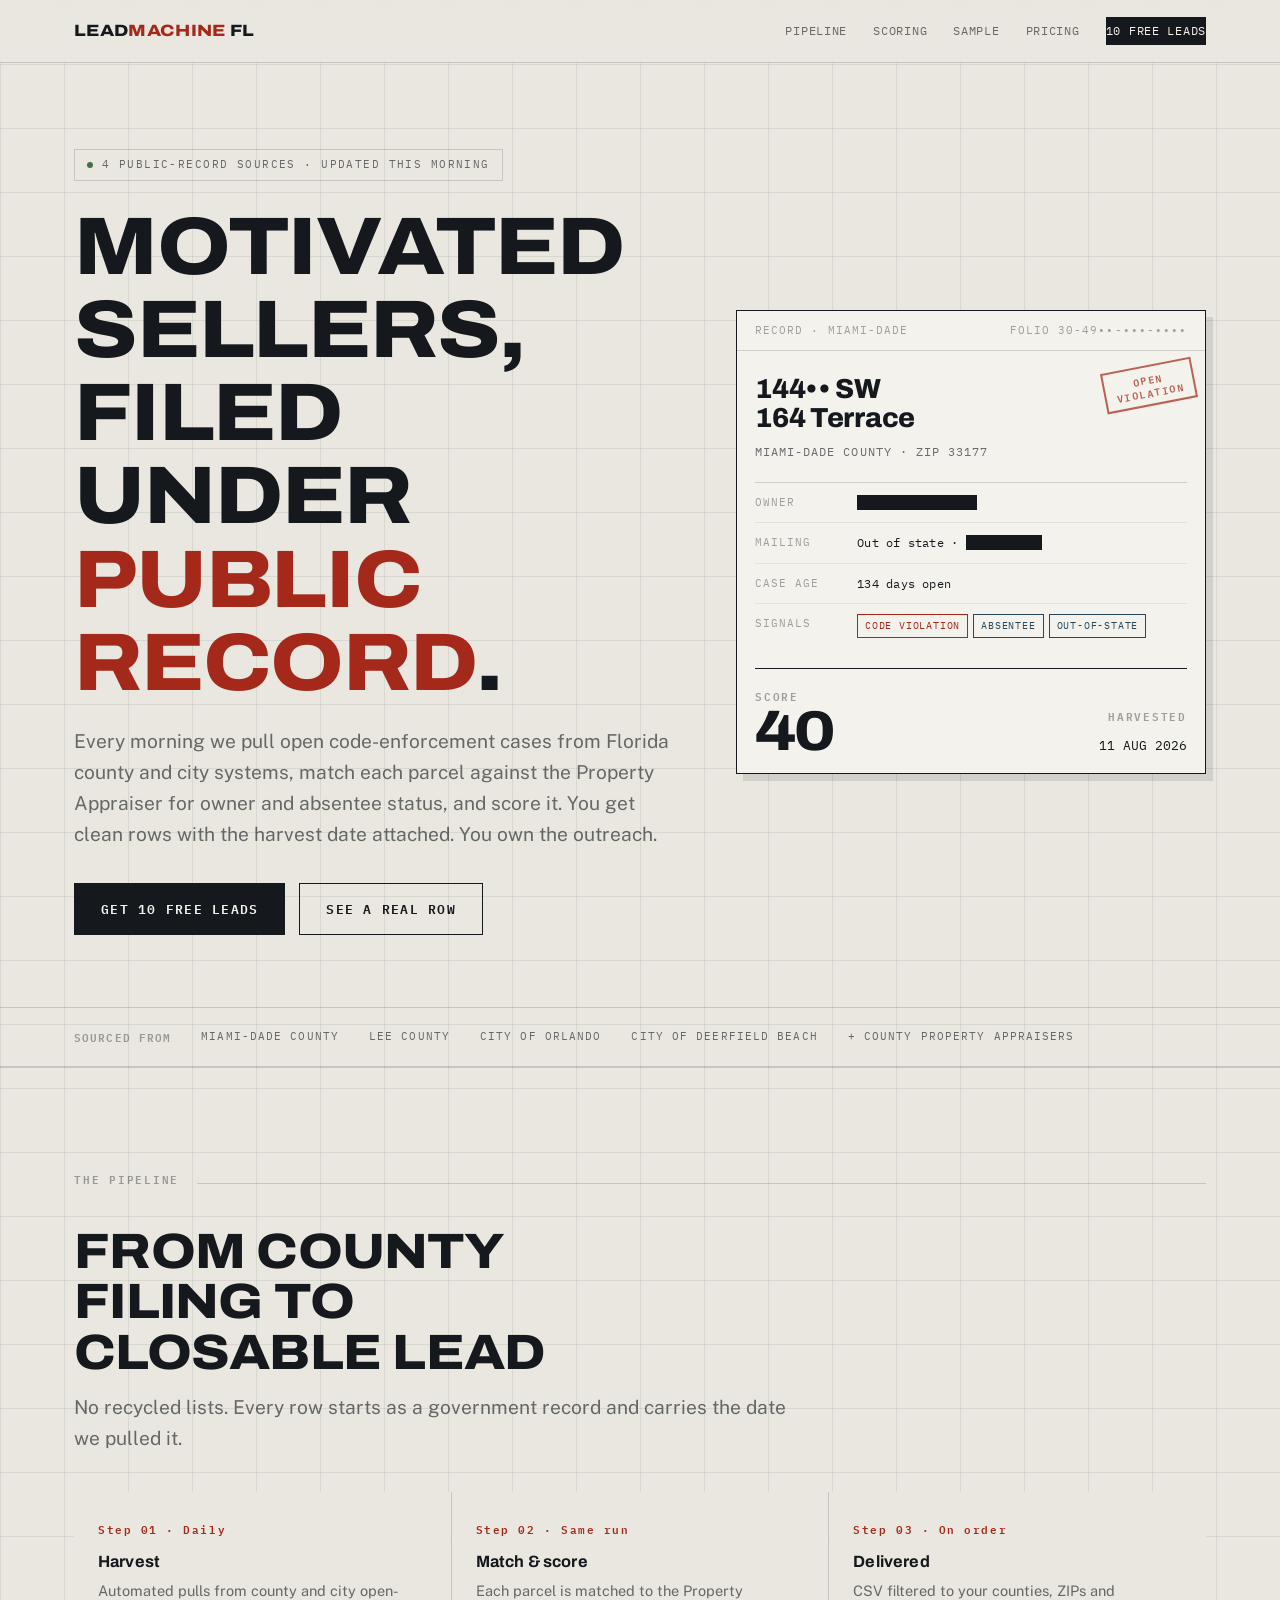
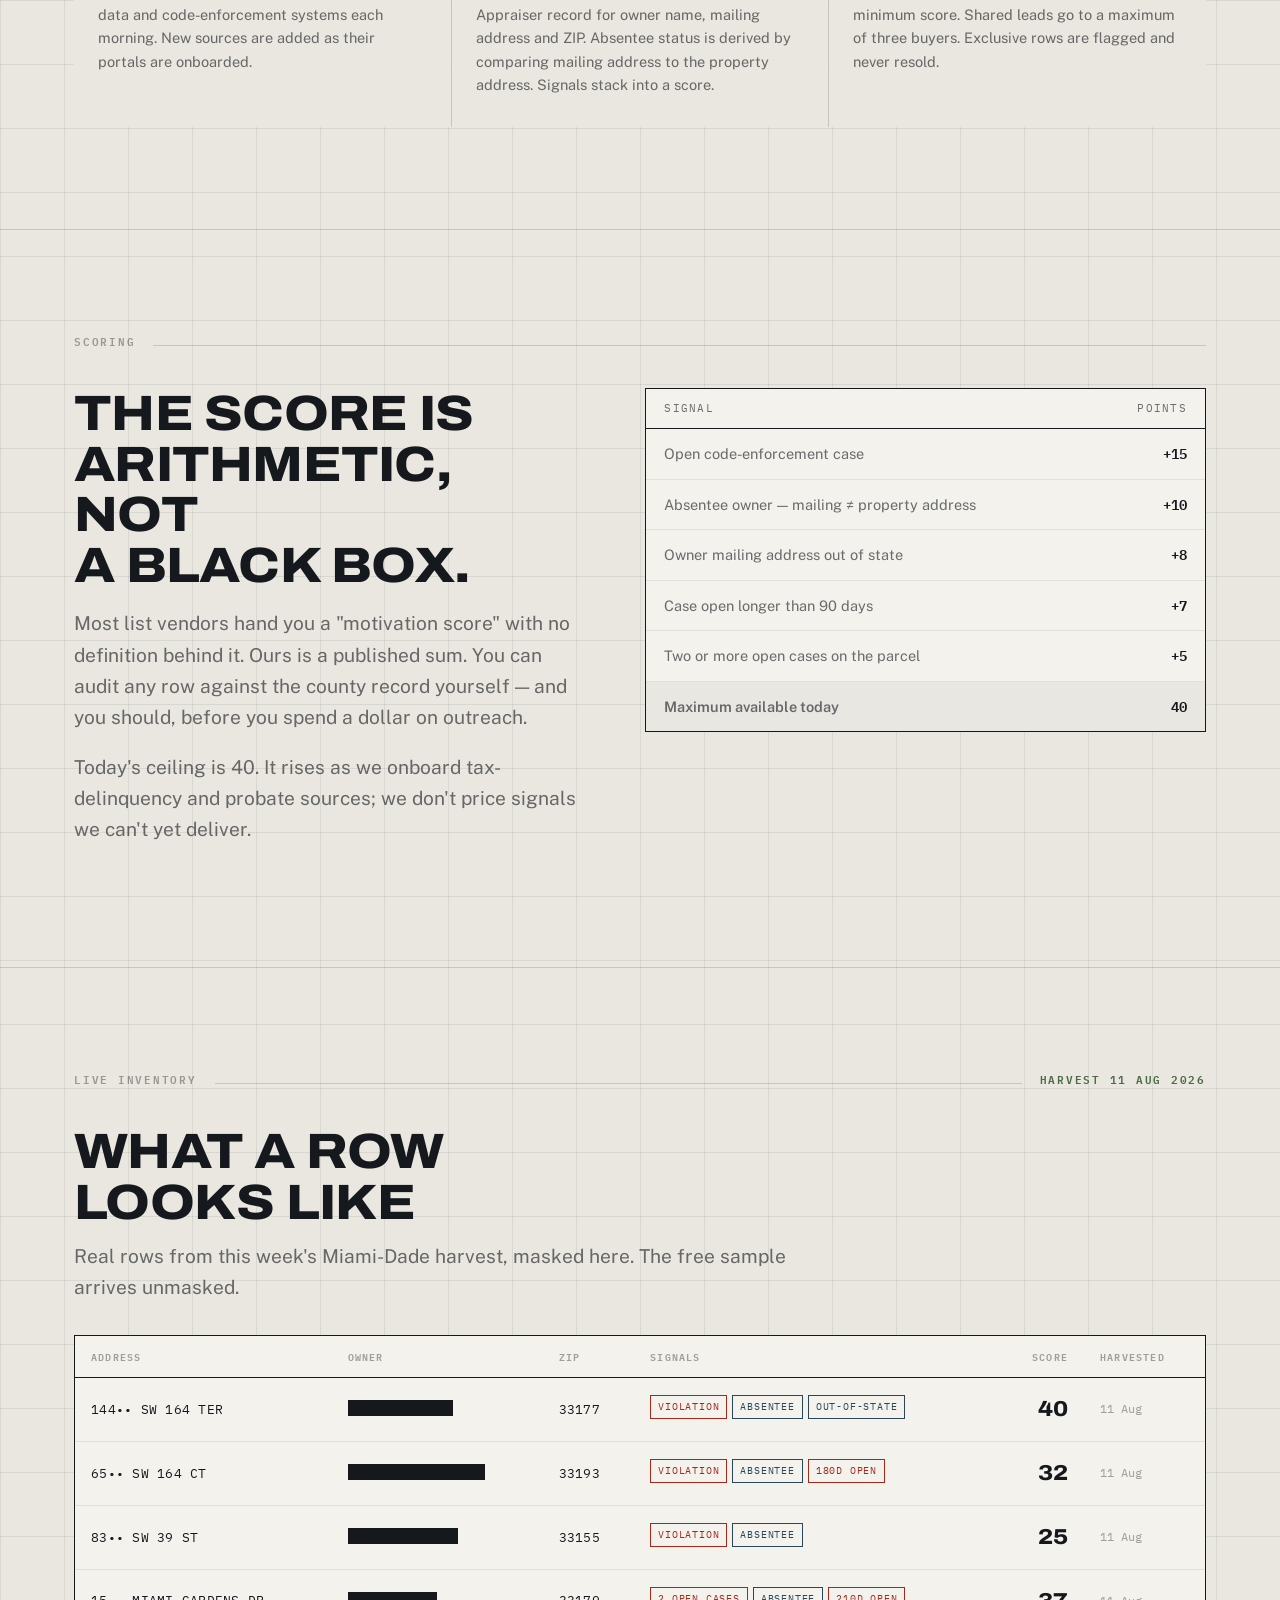
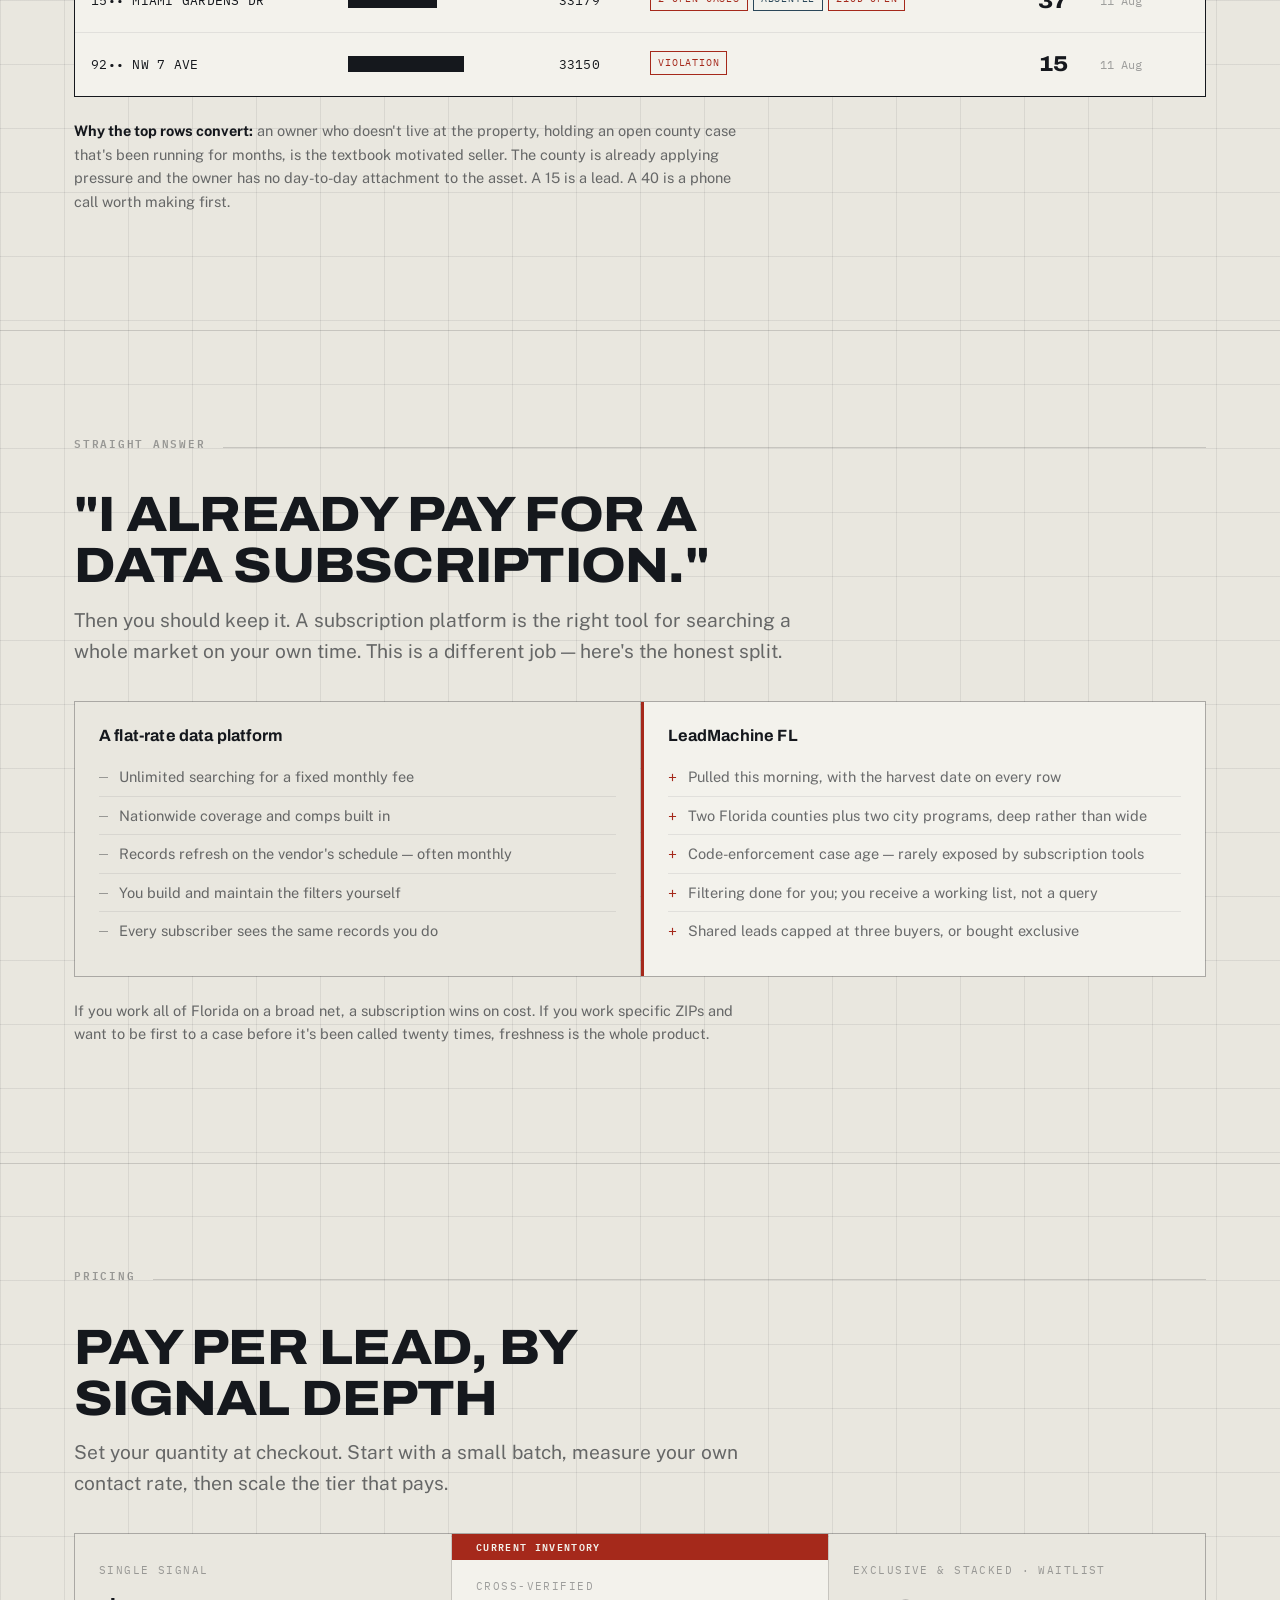
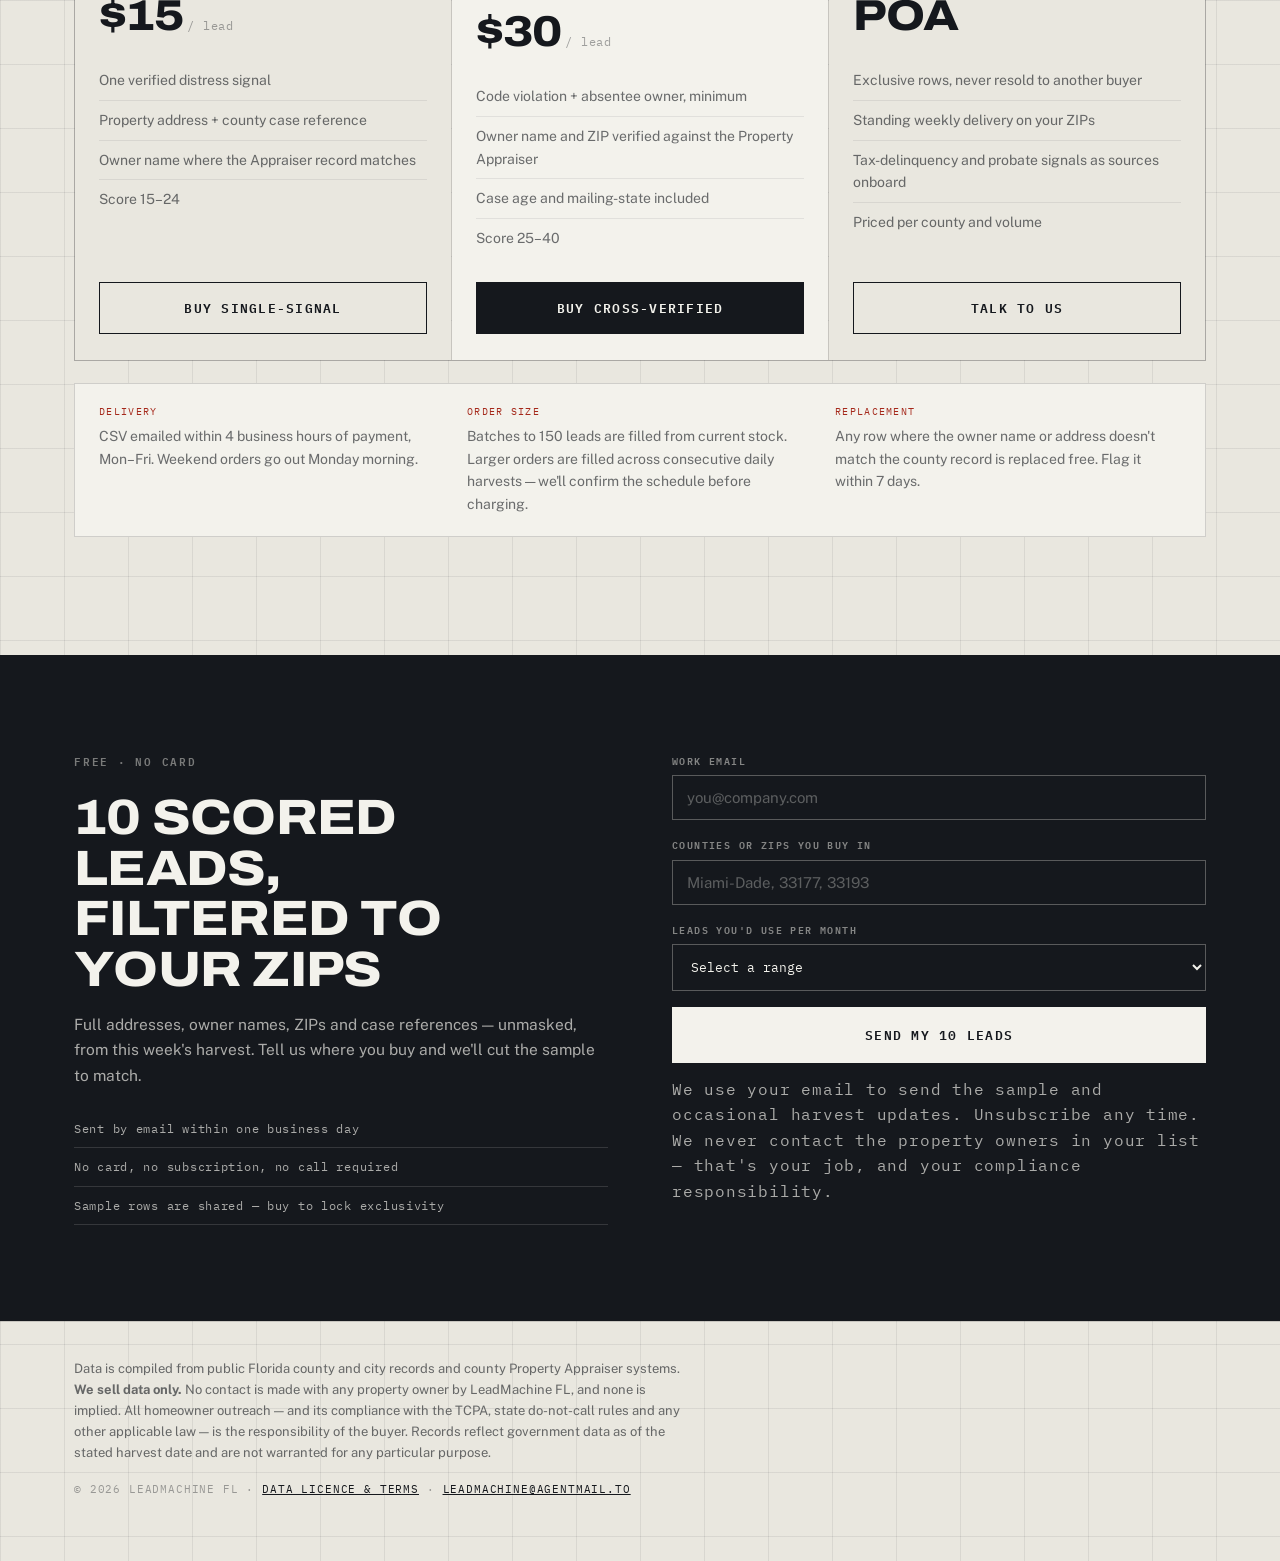
==== site/index.html @ bd95f922 "Buyer site v2 + honest coverage copy + harvest-fetch endpoint - index.html rebuilt: real capture for" ====
<!DOCTYPE html>
<html lang="en">
<head>
<meta charset="UTF-8">
<meta name="viewport" content="width=device-width, initial-scale=1.0">
<title>LeadMachine FL — Distressed-property records, harvested daily</title>
<meta name="description" content="Open code-enforcement cases and absentee ownership, pulled from Florida county records every morning, scored and verified against the Property Appraiser. Data only — you own the outreach.">
<link rel="preconnect" href="https://fonts.googleapis.com">
<link rel="preconnect" href="https://fonts.gstatic.com" crossorigin>
<link href="https://fonts.googleapis.com/css2?family=Archivo:wdth,wght@62..125,400..800&family=Public+Sans:ital,wght@0,400;0,600;1,400&family=IBM+Plex+Mono:wght@400;500;600&display=swap" rel="stylesheet">
<style>
:root{
  --paper:#E9E7DF;
  --paper-2:#F3F2EC;
  --ink:#15181D;
  --ink-60:rgba(21,24,29,.62);
  --ink-38:rgba(21,24,29,.38);
  --survey:#2A4759;
  --stamp:#A5291B;
  --verified:#4A6B43;
  --rule:rgba(21,24,29,.16);
  --rule-soft:rgba(21,24,29,.08);
  --mono:"IBM Plex Mono",ui-monospace,SFMono-Regular,Menlo,monospace;
  --body:"Public Sans",system-ui,-apple-system,sans-serif;
  --display:"Archivo",system-ui,sans-serif;
  --wrap:1180px;
}
*{box-sizing:border-box}
html{-webkit-text-size-adjust:100%}
body{
  margin:0;background:var(--paper);color:var(--ink);
  font-family:var(--body);font-size:16px;line-height:1.62;
  -webkit-font-smoothing:antialiased;
  background-image:
    linear-gradient(to right,var(--rule-soft) 1px,transparent 1px),
    linear-gradient(to bottom,var(--rule-soft) 1px,transparent 1px);
  background-size:64px 64px;
}
img,svg{max-width:100%}
a{color:inherit}
.wrap{max-width:var(--wrap);margin:0 auto;padding:0 24px}

/* ---------- type ---------- */
.eyebrow{
  font-family:var(--mono);font-size:11px;font-weight:600;
  letter-spacing:.16em;text-transform:uppercase;color:var(--ink-38);
}
h1,h2,h3{font-family:var(--display);font-weight:800;margin:0;line-height:1.02;
  font-variation-settings:"wdth" 112;letter-spacing:-.015em;}
h1{font-size:clamp(2.6rem,7vw,5.1rem);text-transform:uppercase;}
h2{font-size:clamp(1.9rem,4.2vw,3.1rem);text-transform:uppercase;}
h3{font-size:1.02rem;font-variation-settings:"wdth" 100;letter-spacing:.01em;text-transform:none;font-weight:700}
p{margin:0 0 1em}
.lede{font-size:clamp(1.02rem,1.7vw,1.2rem);color:var(--ink-60);max-width:60ch}

/* ---------- section frame ---------- */
.band{border-top:1px solid var(--rule);padding:clamp(56px,8vw,104px) 0}
.band-head{display:flex;align-items:baseline;gap:18px;flex-wrap:wrap;margin-bottom:38px}
.band-head .eyebrow{white-space:nowrap}
.band-head .rulefill{flex:1;height:1px;background:var(--rule);min-width:30px}

/* ---------- header ---------- */
.site{position:sticky;top:0;z-index:50;background:rgba(233,231,223,.93);
  backdrop-filter:blur(8px);border-bottom:1px solid var(--rule)}
.site .wrap{display:flex;align-items:center;justify-content:space-between;height:62px;gap:18px}
.mark{font-family:var(--display);font-weight:800;font-variation-settings:"wdth" 118;
  font-size:1.02rem;letter-spacing:.02em;text-transform:uppercase;text-decoration:none;white-space:nowrap}
.mark span{color:var(--stamp)}
.nav{display:flex;align-items:center;gap:26px;font-family:var(--mono);font-size:12px;letter-spacing:.06em;text-transform:uppercase}
.nav a{text-decoration:none;color:var(--ink-60);padding:4px 0;border-bottom:1px solid transparent}
.nav a:hover,.nav a:focus-visible{color:var(--ink);border-bottom-color:var(--stamp)}
@media(max-width:800px){.nav a:not(.btn-sm){display:none}}
.btn-sm{background:var(--ink);color:var(--paper-2)!important;padding:8px 15px;border-bottom:none!important}
.btn-sm:hover{background:var(--stamp)}

/* ---------- hero ---------- */
.hero{padding:clamp(48px,7vw,86px) 0 clamp(40px,6vw,72px)}
.hero-grid{display:grid;grid-template-columns:1.12fr .88fr;gap:clamp(34px,5vw,68px);align-items:center}
@media(max-width:920px){.hero-grid{grid-template-columns:1fr;gap:44px}}
.livetag{display:inline-flex;align-items:center;gap:9px;font-family:var(--mono);font-size:11px;
  letter-spacing:.13em;text-transform:uppercase;color:var(--ink-60);
  border:1px solid var(--rule);padding:6px 12px;margin-bottom:24px}
.dot{width:6px;height:6px;background:var(--verified);border-radius:50%}
@media(prefers-reduced-motion:no-preference){.dot{animation:pulse 2.4s ease-in-out infinite}}
@keyframes pulse{0%,100%{opacity:1}50%{opacity:.25}}
h1 em{font-style:normal;color:var(--stamp)}
.hero p.lede{margin-top:22px}
.cta-row{display:flex;gap:14px;flex-wrap:wrap;margin-top:32px;align-items:center}
.btn{display:inline-block;font-family:var(--mono);font-size:12.5px;font-weight:600;
  letter-spacing:.1em;text-transform:uppercase;text-decoration:none;padding:15px 26px;
  border:1px solid var(--ink);transition:background .16s,color .16s}
.btn-primary{background:var(--ink);color:var(--paper-2)}
.btn-primary:hover,.btn-primary:focus-visible{background:var(--stamp);border-color:var(--stamp)}
.btn-ghost{background:transparent;color:var(--ink)}
.btn-ghost:hover,.btn-ghost:focus-visible{background:var(--ink);color:var(--paper-2)}

/* ---------- signature: record card ---------- */
.record{position:relative;background:var(--paper-2);border:1px solid var(--ink);
  box-shadow:7px 7px 0 rgba(21,24,29,.11)}
.record-top{display:flex;justify-content:space-between;gap:12px;align-items:center;
  border-bottom:1px solid var(--rule);padding:11px 18px;font-family:var(--mono);
  font-size:10.5px;letter-spacing:.1em;text-transform:uppercase;color:var(--ink-38)}
.record-body{padding:24px 18px 18px;position:relative}
.record-addr{font-family:var(--display);font-weight:800;font-variation-settings:"wdth" 100;
  font-size:clamp(1.3rem,3vw,1.72rem);line-height:1.08;letter-spacing:-.01em}
.record-sub{font-family:var(--mono);font-size:11.5px;letter-spacing:.09em;
  text-transform:uppercase;color:var(--ink-60);margin-top:9px}
.record-rows{margin-top:20px;border-top:1px solid var(--rule)}
.rrow{display:flex;gap:14px;padding:10px 0;border-bottom:1px solid var(--rule-soft);
  font-family:var(--mono);font-size:12px}
.rrow dt{width:88px;flex:none;color:var(--ink-38);letter-spacing:.09em;text-transform:uppercase;font-size:10.5px;padding-top:1px}
.rrow dd{margin:0;letter-spacing:.02em}
.redact{background:var(--ink);color:transparent;padding:0 2px;user-select:none}
.chip{display:inline-block;font-family:var(--mono);font-size:10px;letter-spacing:.08em;
  text-transform:uppercase;border:1px solid var(--rule);padding:3px 7px;margin:0 5px 4px 0}
.chip-v{border-color:var(--stamp);color:var(--stamp)}
.chip-a{border-color:var(--survey);color:var(--survey)}
.record-score{display:flex;align-items:flex-end;justify-content:space-between;
  border-top:1px solid var(--ink);margin-top:16px;padding-top:14px}
.score-num{font-family:var(--display);font-weight:800;font-variation-settings:"wdth" 118;
  font-size:3.5rem;line-height:.82;letter-spacing:-.03em}
.stamp{position:absolute;top:14px;right:10px;border:2.5px solid var(--stamp);color:var(--stamp);
  font-family:var(--mono);font-weight:600;font-size:10px;letter-spacing:.16em;text-transform:uppercase;
  padding:6px 10px;transform:rotate(-11deg);opacity:.72;pointer-events:none;line-height:1.25;text-align:center}

/* ---------- sources ---------- */
.sources{border-top:1px solid var(--rule);border-bottom:1px solid var(--rule);padding:20px 0}
.sources .wrap{display:flex;gap:12px 30px;flex-wrap:wrap;align-items:center;
  font-family:var(--mono);font-size:11px;letter-spacing:.1em;text-transform:uppercase;color:var(--ink-60)}
.sources b{color:var(--ink-38);font-weight:600}

/* ---------- steps ---------- */
.steps{display:grid;grid-template-columns:repeat(3,1fr);gap:1px;background:var(--rule)}
@media(max-width:800px){.steps{grid-template-columns:1fr}}
.step{background:var(--paper);padding:28px 24px 30px}
.step-n{font-family:var(--mono);font-size:11px;font-weight:600;letter-spacing:.14em;color:var(--stamp);display:block;margin-bottom:16px}
.step h3{margin-bottom:9px}
.step p{color:var(--ink-60);font-size:14.5px;margin:0}

/* ---------- scoring ---------- */
.score-split{display:grid;grid-template-columns:.95fr 1.05fr;gap:clamp(30px,5vw,64px);align-items:start}
@media(max-width:860px){.score-split{grid-template-columns:1fr;gap:34px}}
.rubric{border:1px solid var(--ink);background:var(--paper-2)}
.rubric-h{padding:11px 18px;border-bottom:1px solid var(--ink);font-family:var(--mono);
  font-size:10.5px;letter-spacing:.12em;text-transform:uppercase;color:var(--ink-60);
  display:flex;justify-content:space-between}
.rline{display:flex;justify-content:space-between;gap:16px;align-items:baseline;
  padding:13px 18px;border-bottom:1px solid var(--rule-soft);font-size:14.5px}
.rline:last-child{border-bottom:none}
.rline b{font-family:var(--mono);font-size:14px;font-weight:600;white-space:nowrap}
.rline span{color:var(--ink-60)}

/* ---------- table ---------- */
.tablewrap{border:1px solid var(--ink);background:var(--paper-2);overflow-x:auto}
table{width:100%;border-collapse:collapse;font-size:13.5px;min-width:640px}
thead th{font-family:var(--mono);font-size:10px;font-weight:600;letter-spacing:.12em;
  text-transform:uppercase;color:var(--ink-38);text-align:left;padding:12px 16px;
  border-bottom:1px solid var(--ink);white-space:nowrap}
tbody td{padding:14px 16px;border-bottom:1px solid var(--rule-soft);vertical-align:middle}
tbody tr:last-child td{border-bottom:none}
td.addr{font-family:var(--mono);font-size:13px;letter-spacing:.02em;white-space:nowrap}
td.sc{font-family:var(--display);font-weight:800;font-variation-settings:"wdth" 112;font-size:1.35rem;text-align:right}
td.dt{font-family:var(--mono);font-size:11.5px;color:var(--ink-38);white-space:nowrap}
.note{font-size:14.5px;color:var(--ink-60);max-width:74ch;margin-top:22px}
.note b{color:var(--ink)}

/* ---------- compare ---------- */
.compare{display:grid;grid-template-columns:1fr 1fr;gap:1px;background:var(--rule);border:1px solid var(--rule)}
@media(max-width:760px){.compare{grid-template-columns:1fr}}
.cbox{background:var(--paper);padding:26px 24px}
.cbox.mine{background:var(--paper-2);border-left:3px solid var(--stamp)}
@media(max-width:760px){.cbox.mine{border-left:none;border-top:3px solid var(--stamp)}}
.cbox h3{margin-bottom:14px}
.cbox ul{margin:0;padding:0;list-style:none}
.cbox li{padding:7px 0 7px 20px;position:relative;font-size:14.5px;color:var(--ink-60);border-bottom:1px solid var(--rule-soft)}
.cbox li:last-child{border-bottom:none}
.cbox li::before{content:"—";position:absolute;left:0;color:var(--ink-38);font-family:var(--mono)}
.cbox.mine li::before{content:"+";color:var(--stamp)}

/* ---------- pricing ---------- */
.tiers{display:grid;grid-template-columns:repeat(3,1fr);gap:1px;background:var(--rule);border:1px solid var(--rule)}
@media(max-width:880px){.tiers{grid-template-columns:1fr}}
.tier{background:var(--paper);padding:28px 24px 26px;display:flex;flex-direction:column}
.tier.pick{background:var(--paper-2);position:relative}
.tier.pick::before{content:"Current inventory";position:absolute;top:0;left:0;right:0;
  background:var(--stamp);color:var(--paper-2);font-family:var(--mono);font-size:9.5px;
  font-weight:600;letter-spacing:.14em;text-transform:uppercase;padding:5px 24px}
.tier.pick{padding-top:44px}
.tier-name{font-family:var(--mono);font-size:11px;letter-spacing:.13em;text-transform:uppercase;color:var(--ink-38)}
.price{font-family:var(--display);font-weight:800;font-variation-settings:"wdth" 112;
  font-size:2.7rem;line-height:1;margin:14px 0 4px;letter-spacing:-.02em}
.price small{font-family:var(--mono);font-size:12px;font-weight:400;letter-spacing:.06em;color:var(--ink-38);margin-left:4px}
.tier ul{list-style:none;margin:20px 0 24px;padding:0;flex:1}
.tier li{font-size:14px;color:var(--ink-60);padding:8px 0;border-bottom:1px solid var(--rule-soft)}
.tier li:last-child{border-bottom:none}
.tier .btn{text-align:center;width:100%}
.sla{border:1px solid var(--rule);background:var(--paper-2);padding:20px 24px;margin-top:22px;
  display:grid;grid-template-columns:repeat(3,1fr);gap:22px}
@media(max-width:760px){.sla{grid-template-columns:1fr;gap:16px}}
.sla dt{font-family:var(--mono);font-size:10px;letter-spacing:.13em;text-transform:uppercase;color:var(--stamp);margin-bottom:5px}
.sla dd{margin:0;font-size:14px;color:var(--ink-60)}

/* ---------- form ---------- */
.claim{background:var(--ink);color:var(--paper-2);border-top:1px solid var(--ink)}
.claim .wrap{padding-top:clamp(56px,8vw,96px);padding-bottom:clamp(56px,8vw,96px)}
.claim-grid{display:grid;grid-template-columns:1fr 1fr;gap:clamp(32px,5vw,64px);align-items:start}
@media(max-width:860px){.claim-grid{grid-template-columns:1fr;gap:36px}}
.claim h2{color:var(--paper-2)}
.claim .eyebrow{color:rgba(243,242,236,.45)}
.claim p{color:rgba(243,242,236,.68);font-size:15.5px}
.claim ul{list-style:none;padding:0;margin:22px 0 0}
.claim ul li{font-family:var(--mono);font-size:12px;letter-spacing:.06em;
  color:rgba(243,242,236,.68);padding:9px 0;border-bottom:1px solid rgba(243,242,236,.14)}
.field{margin-bottom:16px}
.field label{display:block;font-family:var(--mono);font-size:10px;font-weight:600;
  letter-spacing:.14em;text-transform:uppercase;color:rgba(243,242,236,.5);margin-bottom:7px}
.field input,.field select{
  width:100%;background:transparent;border:1px solid rgba(243,242,236,.3);
  color:var(--paper-2);font-family:var(--body);font-size:15px;padding:13px 14px;border-radius:0}
.field select{font-family:var(--mono);font-size:13px}
.field select option{background:#15181D;color:#F3F2EC}
.field input::placeholder{color:rgba(243,242,236,.32)}
.field input:focus,.field select:focus{outline:2px solid var(--stamp);outline-offset:1px;border-color:transparent}
.submit{width:100%;background:var(--paper-2);color:var(--ink);border:1px solid var(--paper-2);
  font-family:var(--mono);font-size:12.5px;font-weight:600;letter-spacing:.1em;text-transform:uppercase;
  padding:16px;cursor:pointer;transition:background .16s,color .16s}
.submit:hover:not(:disabled){background:var(--stamp);border-color:var(--stamp);color:var(--paper-2)}
.submit:disabled{opacity:.5;cursor:default}
.formnote{font-family:var(--mono);font-size:10.5px;letter-spacing:.05em;
  color:rgba(243,242,236,.42);margin-top:14px;line-height:1.65}
.msg{margin-top:14px;padding:13px 15px;font-size:14px;display:none}
.msg.ok{display:block;background:rgba(74,107,67,.22);border-left:3px solid var(--verified);color:#DDE7DB}
.msg.err{display:block;background:rgba(165,41,27,.2);border-left:3px solid var(--stamp);color:#F0D5D1}

/* ---------- footer ---------- */
footer{border-top:1px solid var(--rule);padding:36px 0 52px;font-size:13px;color:var(--ink-60)}
footer .legal{max-width:76ch;margin-bottom:18px}
footer a{color:var(--ink)}
.fmeta{font-family:var(--mono);font-size:10.5px;letter-spacing:.08em;text-transform:uppercase;color:var(--ink-38)}
:focus-visible{outline:2px solid var(--stamp);outline-offset:2px}
</style>
</head>
<body>

<header class="site">
  <div class="wrap">
    <a href="#top" class="mark">Lead<span>Machine</span> FL</a>
    <nav class="nav">
      <a href="#pipeline">Pipeline</a>
      <a href="#scoring">Scoring</a>
      <a href="#sample">Sample</a>
      <a href="#pricing">Pricing</a>
      <a href="#claim" class="btn-sm">10 free leads</a>
    </nav>
  </div>
</header>

<main id="top">

<!-- HERO -->
<section class="hero">
  <div class="wrap hero-grid">
    <div>
      <span class="livetag"><span class="dot"></span>4 public-record sources · updated this morning</span>
      <h1>Motivated sellers,<br>filed under <em>public record</em>.</h1>
      <p class="lede">Every morning we pull open code-enforcement cases from Florida county and city systems, match each parcel against the Property Appraiser for owner and absentee status, and score it. You get clean rows with the harvest date attached. You own the outreach.</p>
      <div class="cta-row">
        <a href="#claim" class="btn btn-primary">Get 10 free leads</a>
        <a href="#sample" class="btn btn-ghost">See a real row</a>
      </div>
    </div>

    <!-- signature element: the lead as a county record card -->
    <article class="record" aria-label="Example scored lead record">
      <div class="record-top"><span>Record · Miami-Dade</span><span>Folio 30-49••-•••-••••</span></div>
      <div class="record-body">
        <div class="stamp">Open<br>violation</div>
        <div class="record-addr">144•• SW<br>164 Terrace</div>
        <div class="record-sub">Miami-Dade County · ZIP 33177</div>
        <dl class="record-rows">
          <div class="rrow"><dt>Owner</dt><dd><span class="redact">Hxxxxx Fxxxxxxxx</span></dd></div>
          <div class="rrow"><dt>Mailing</dt><dd>Out of state · <span class="redact">Axxxxxx GA</span></dd></div>
          <div class="rrow"><dt>Case age</dt><dd>134 days open</dd></div>
          <div class="rrow" style="border-bottom:none"><dt>Signals</dt><dd>
            <span class="chip chip-v">Code violation</span><span class="chip chip-a">Absentee</span><span class="chip chip-a">Out-of-state</span>
          </dd></div>
        </dl>
        <div class="record-score">
          <div><span class="eyebrow">Score</span><div class="score-num">40</div></div>
          <div style="text-align:right"><span class="eyebrow">Harvested</span>
            <div style="font-family:var(--mono);font-size:12.5px;margin-top:6px">11 AUG 2026</div></div>
        </div>
      </div>
    </article>
  </div>
</section>

<!-- SOURCES -->
<div class="sources">
  <div class="wrap">
    <b>Sourced from</b>
    <span>Miami-Dade County</span><span>Lee County</span><span>City of Orlando</span><span>City of Deerfield Beach</span>
    <span>+ County Property Appraisers</span>
  </div>
</div>

<!-- PIPELINE -->
<section class="band" id="pipeline">
  <div class="wrap">
    <div class="band-head"><span class="eyebrow">The pipeline</span><span class="rulefill"></span></div>
    <h2 style="max-width:16ch;margin-bottom:14px">From county filing to closable lead</h2>
    <p class="lede" style="margin-bottom:38px">No recycled lists. Every row starts as a government record and carries the date we pulled it.</p>
    <div class="steps">
      <div class="step">
        <span class="step-n">Step 01 · Daily</span>
        <h3>Harvest</h3>
        <p>Automated pulls from county and city open-data and code-enforcement systems each morning. New sources are added as their portals are onboarded.</p>
      </div>
      <div class="step">
        <span class="step-n">Step 02 · Same run</span>
        <h3>Match &amp; score</h3>
        <p>Each parcel is matched to the Property Appraiser record for owner name, mailing address and ZIP. Absentee status is derived by comparing mailing address to the property address. Signals stack into a score.</p>
      </div>
      <div class="step">
        <span class="step-n">Step 03 · On order</span>
        <h3>Delivered</h3>
        <p>CSV filtered to your counties, ZIPs and minimum score. Shared leads go to a maximum of three buyers. Exclusive rows are flagged and never resold.</p>
      </div>
    </div>
  </div>
</section>

<!-- SCORING -->
<section class="band" id="scoring">
  <div class="wrap">
    <div class="band-head"><span class="eyebrow">Scoring</span><span class="rulefill"></span></div>
    <div class="score-split">
      <div>
        <h2 style="margin-bottom:18px">The score is<br>arithmetic, not<br>a black box.</h2>
        <p class="lede">Most list vendors hand you a "motivation score" with no definition behind it. Ours is a published sum. You can audit any row against the county record yourself — and you should, before you spend a dollar on outreach.</p>
        <p class="lede" style="margin-top:18px">Today's ceiling is 40. It rises as we onboard tax-delinquency and probate sources; we don't price signals we can't yet deliver.</p>
      </div>
      <div class="rubric">
        <div class="rubric-h"><span>Signal</span><span>Points</span></div>
        <div class="rline"><span>Open code-enforcement case</span><b>+15</b></div>
        <div class="rline"><span>Absentee owner — mailing ≠ property address</span><b>+10</b></div>
        <div class="rline"><span>Owner mailing address out of state</span><b>+8</b></div>
        <div class="rline"><span>Case open longer than 90 days</span><b>+7</b></div>
        <div class="rline"><span>Two or more open cases on the parcel</span><b>+5</b></div>
        <div class="rline" style="background:rgba(21,24,29,.05)"><span><b style="font-family:var(--body);font-size:14.5px">Maximum available today</b></span><b>40</b></div>
      </div>
    </div>
  </div>
</section>

<!-- SAMPLE -->
<section class="band" id="sample">
  <div class="wrap">
    <div class="band-head"><span class="eyebrow">Live inventory</span><span class="rulefill"></span>
      <span class="eyebrow" style="color:var(--verified)">Harvest 11 Aug 2026</span></div>
    <h2 style="max-width:15ch;margin-bottom:14px">What a row looks like</h2>
    <p class="lede" style="margin-bottom:32px">Real rows from this week's Miami-Dade harvest, masked here. The free sample arrives unmasked.</p>
    <div class="tablewrap">
      <table>
        <thead><tr>
          <th>Address</th><th>Owner</th><th>ZIP</th><th>Signals</th><th style="text-align:right">Score</th><th>Harvested</th>
        </tr></thead>
        <tbody>
          <tr><td class="addr">144•• SW 164 TER</td><td><span class="redact">Hxxx Fxxxxxxx</span></td><td class="addr">33177</td>
            <td><span class="chip chip-v">Violation</span><span class="chip chip-a">Absentee</span><span class="chip chip-a">Out-of-state</span></td><td class="sc">40</td><td class="dt">11 Aug</td></tr>
          <tr><td class="addr">65•• SW 164 CT</td><td><span class="redact">Exxx &amp; Pxxx Rxxxxx</span></td><td class="addr">33193</td>
            <td><span class="chip chip-v">Violation</span><span class="chip chip-a">Absentee</span><span class="chip chip-v">180d open</span></td><td class="sc">32</td><td class="dt">11 Aug</td></tr>
          <tr><td class="addr">83•• SW 39 ST</td><td><span class="redact">Rxxx Vxxx Axxx</span></td><td class="addr">33155</td>
            <td><span class="chip chip-v">Violation</span><span class="chip chip-a">Absentee</span></td><td class="sc">25</td><td class="dt">11 Aug</td></tr>
          <tr><td class="addr">15•• MIAMI GARDENS DR</td><td><span class="redact">Lxxx Gxxxxx</span></td><td class="addr">33179</td>
            <td><span class="chip chip-v">2 open cases</span><span class="chip chip-a">Absentee</span><span class="chip chip-v">210d open</span></td><td class="sc">37</td><td class="dt">11 Aug</td></tr>
          <tr><td class="addr">92•• NW 7 AVE</td><td><span class="redact">Mxxxxx Sxxxxxx</span></td><td class="addr">33150</td>
            <td><span class="chip chip-v">Violation</span></td><td class="sc">15</td><td class="dt">11 Aug</td></tr>
        </tbody>
      </table>
    </div>
    <p class="note"><b>Why the top rows convert:</b> an owner who doesn't live at the property, holding an open county case that's been running for months, is the textbook motivated seller. The county is already applying pressure and the owner has no day-to-day attachment to the asset. A 15 is a lead. A 40 is a phone call worth making first.</p>
  </div>
</section>

<!-- COMPARE -->
<section class="band">
  <div class="wrap">
    <div class="band-head"><span class="eyebrow">Straight answer</span><span class="rulefill"></span></div>
    <h2 style="max-width:20ch;margin-bottom:14px">"I already pay for a data subscription."</h2>
    <p class="lede" style="margin-bottom:34px">Then you should keep it. A subscription platform is the right tool for searching a whole market on your own time. This is a different job — here's the honest split.</p>
    <div class="compare">
      <div class="cbox">
        <h3>A flat-rate data platform</h3>
        <ul>
          <li>Unlimited searching for a fixed monthly fee</li>
          <li>Nationwide coverage and comps built in</li>
          <li>Records refresh on the vendor's schedule — often monthly</li>
          <li>You build and maintain the filters yourself</li>
          <li>Every subscriber sees the same records you do</li>
        </ul>
      </div>
      <div class="cbox mine">
        <h3>LeadMachine FL</h3>
        <ul>
          <li>Pulled this morning, with the harvest date on every row</li>
          <li>Two Florida counties plus two city programs, deep rather than wide</li>
          <li>Code-enforcement case age — rarely exposed by subscription tools</li>
          <li>Filtering done for you; you receive a working list, not a query</li>
          <li>Shared leads capped at three buyers, or bought exclusive</li>
        </ul>
      </div>
    </div>
    <p class="note">If you work all of Florida on a broad net, a subscription wins on cost. If you work specific ZIPs and want to be first to a case before it's been called twenty times, freshness is the whole product.</p>
  </div>
</section>

<!-- PRICING -->
<section class="band" id="pricing">
  <div class="wrap">
    <div class="band-head"><span class="eyebrow">Pricing</span><span class="rulefill"></span></div>
    <h2 style="max-width:18ch;margin-bottom:14px">Pay per lead, by signal depth</h2>
    <p class="lede" style="margin-bottom:34px">Set your quantity at checkout. Start with a small batch, measure your own contact rate, then scale the tier that pays.</p>
    <div class="tiers">
      <div class="tier">
        <span class="tier-name">Single signal</span>
        <div class="price">$15<small>/ lead</small></div>
        <ul>
          <li>One verified distress signal</li>
          <li>Property address + county case reference</li>
          <li>Owner name where the Appraiser record matches</li>
          <li>Score 15–24</li>
        </ul>
        <a href="https://buy.stripe.com/14A14nbfPeS75eegLE7Vm01" class="btn btn-ghost">Buy single-signal</a>
      </div>
      <div class="tier pick">
        <span class="tier-name">Cross-verified</span>
        <div class="price">$30<small>/ lead</small></div>
        <ul>
          <li>Code violation + absentee owner, minimum</li>
          <li>Owner name and ZIP verified against the Property Appraiser</li>
          <li>Case age and mailing-state included</li>
          <li>Score 25–40</li>
        </ul>
        <a href="https://buy.stripe.com/aFa7sLdnX11h2222UO7Vm00" class="btn btn-primary">Buy cross-verified</a>
      </div>
      <div class="tier">
        <span class="tier-name">Exclusive &amp; stacked · waitlist</span>
        <div class="price">POA</div>
        <ul>
          <li>Exclusive rows, never resold to another buyer</li>
          <li>Standing weekly delivery on your ZIPs</li>
          <li>Tax-delinquency and probate signals as sources onboard</li>
          <li>Priced per county and volume</li>
        </ul>
        <a href="mailto:leadmachine@agentmail.to?subject=Exclusive%20%2F%20standing%20order%20enquiry" class="btn btn-ghost">Talk to us</a>
      </div>
    </div>
    <dl class="sla">
      <div><dt>Delivery</dt><dd>CSV emailed within 4 business hours of payment, Mon–Fri. Weekend orders go out Monday morning.</dd></div>
      <div><dt>Order size</dt><dd>Batches to 150 leads are filled from current stock. Larger orders are filled across consecutive daily harvests — we'll confirm the schedule before charging.</dd></div>
      <div><dt>Replacement</dt><dd>Any row where the owner name or address doesn't match the county record is replaced free. Flag it within 7 days.</dd></div>
    </dl>
  </div>
</section>

<!-- CLAIM / CAPTURE -->
<section class="claim" id="claim">
  <div class="wrap">
    <div class="claim-grid">
      <div>
        <div class="band-head" style="margin-bottom:22px"><span class="eyebrow">Free · no card</span></div>
        <h2>10 scored leads,<br>filtered to your ZIPs</h2>
        <p style="margin-top:18px">Full addresses, owner names, ZIPs and case references — unmasked, from this week's harvest. Tell us where you buy and we'll cut the sample to match.</p>
        <ul>
          <li>Sent by email within one business day</li>
          <li>No card, no subscription, no call required</li>
          <li>Sample rows are shared — buy to lock exclusivity</li>
        </ul>
      </div>
      <div>
        <form id="leadForm" novalidate>
          <div class="field">
            <label for="email">Work email</label>
            <input type="email" id="email" name="email" placeholder="you@company.com" required autocomplete="email">
          </div>
          <div class="field">
            <label for="counties">Counties or ZIPs you buy in</label>
            <input type="text" id="counties" name="counties" placeholder="Miami-Dade, 33177, 33193" required>
          </div>
          <div class="field">
            <label for="volume">Leads you'd use per month</label>
            <select id="volume" name="volume">
              <option value="">Select a range</option>
              <option value="1-25">1 – 25</option>
              <option value="26-100">26 – 100</option>
              <option value="101-300">101 – 300</option>
              <option value="300+">300+</option>
            </select>
          </div>
          <button type="submit" class="submit" id="submitBtn">Send my 10 leads</button>
          <div class="msg" id="formMsg" role="status" aria-live="polite"></div>
          <p class="formnote">We use your email to send the sample and occasional harvest updates. Unsubscribe any time. We never contact the property owners in your list — that's your job, and your compliance responsibility.</p>
        </form>
      </div>
    </div>
  </div>
</section>

</main>

<footer>
  <div class="wrap">
    <p class="legal">Data is compiled from public Florida county and city records and county Property Appraiser systems. <b>We sell data only.</b> No contact is made with any property owner by LeadMachine FL, and none is implied. All homeowner outreach — and its compliance with the TCPA, state do-not-call rules and any other applicable law — is the responsibility of the buyer. Records reflect government data as of the stated harvest date and are not warranted for any particular purpose.</p>
    <p class="fmeta">© 2026 LeadMachine FL · <a href="/terms.html">Data licence &amp; terms</a> · <a href="mailto:leadmachine@agentmail.to">leadmachine@agentmail.to</a></p>
  </div>
</footer>

<script>
(function(){
  var form=document.getElementById('leadForm'),
      btn=document.getElementById('submitBtn'),
      msg=document.getElementById('formMsg');

  function show(kind,text){ msg.className='msg '+kind; msg.textContent=text; }

  form.addEventListener('submit',function(e){
    e.preventDefault();
    var email=form.email.value.trim(),
        counties=form.counties.value.trim(),
        volume=form.volume.value;

    if(!/^[^\s@]+@[^\s@]+\.[^\s@]{2,}$/.test(email)){
      show('err','That email address doesn’t look right. Check it and try again.');
      form.email.focus(); return;
    }
    if(counties.length<2){
      show('err','Add at least one county or ZIP so we can filter your sample.');
      form.counties.focus(); return;
    }

    btn.disabled=true; btn.textContent='Sending…'; show('','');

    fetch('/api/lead',{
      method:'POST',
      headers:{'Content-Type':'application/json'},
      body:JSON.stringify({
        email:email, counties:counties, volume:volume,
        source:'landing', referrer:document.referrer||'direct'
      })
    })
    .then(function(r){ return r.json().then(function(d){ return {ok:r.ok,d:d}; }); })
    .then(function(res){
      if(!res.ok) throw new Error(res.d && res.d.error ? res.d.error : 'request failed');
      form.reset();
      show('ok','Got it. Your 10 leads are on the way to '+email+' — within one business day.');
      btn.textContent='Request received';
    })
    .catch(function(){
      btn.disabled=false; btn.textContent='Send my 10 leads';
      show('err','That didn’t send. Email leadmachine@agentmail.to and we’ll sort it out.');
    });
  });
})();
</script>
</body>
</html>
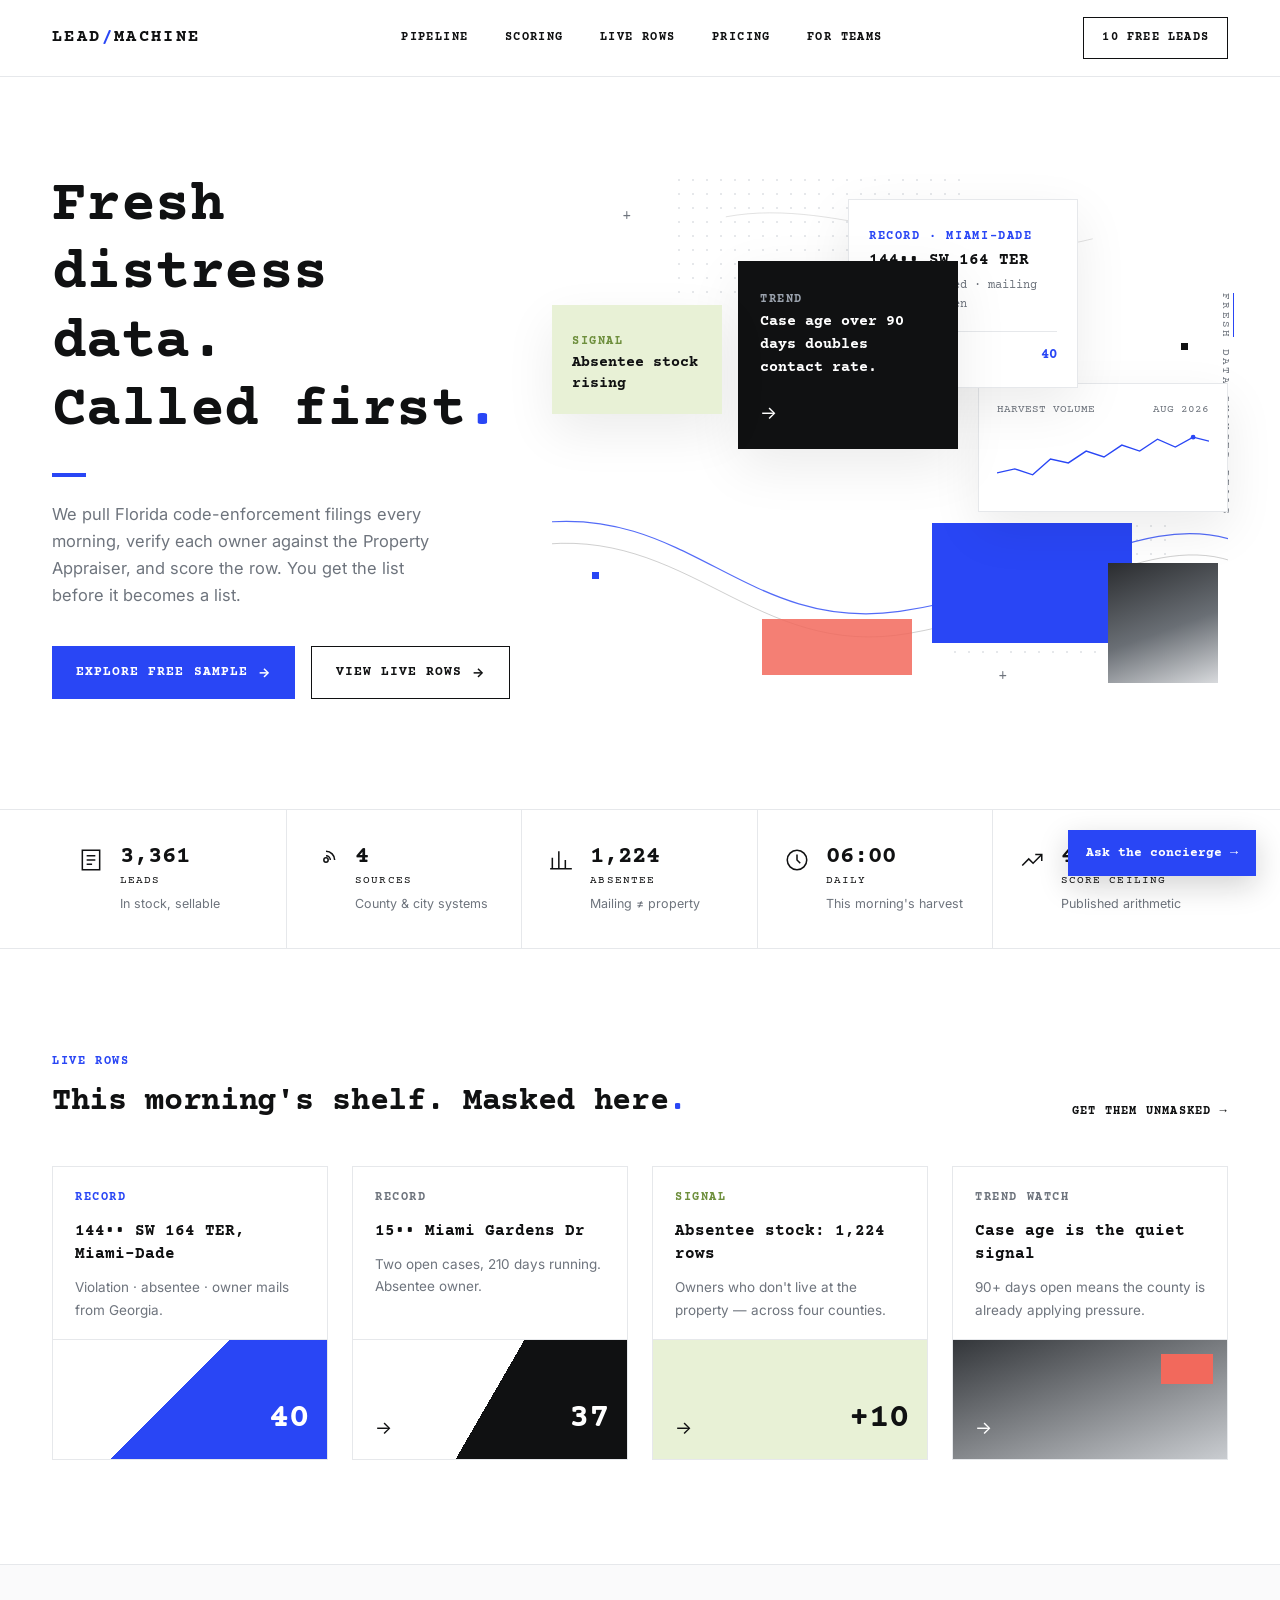
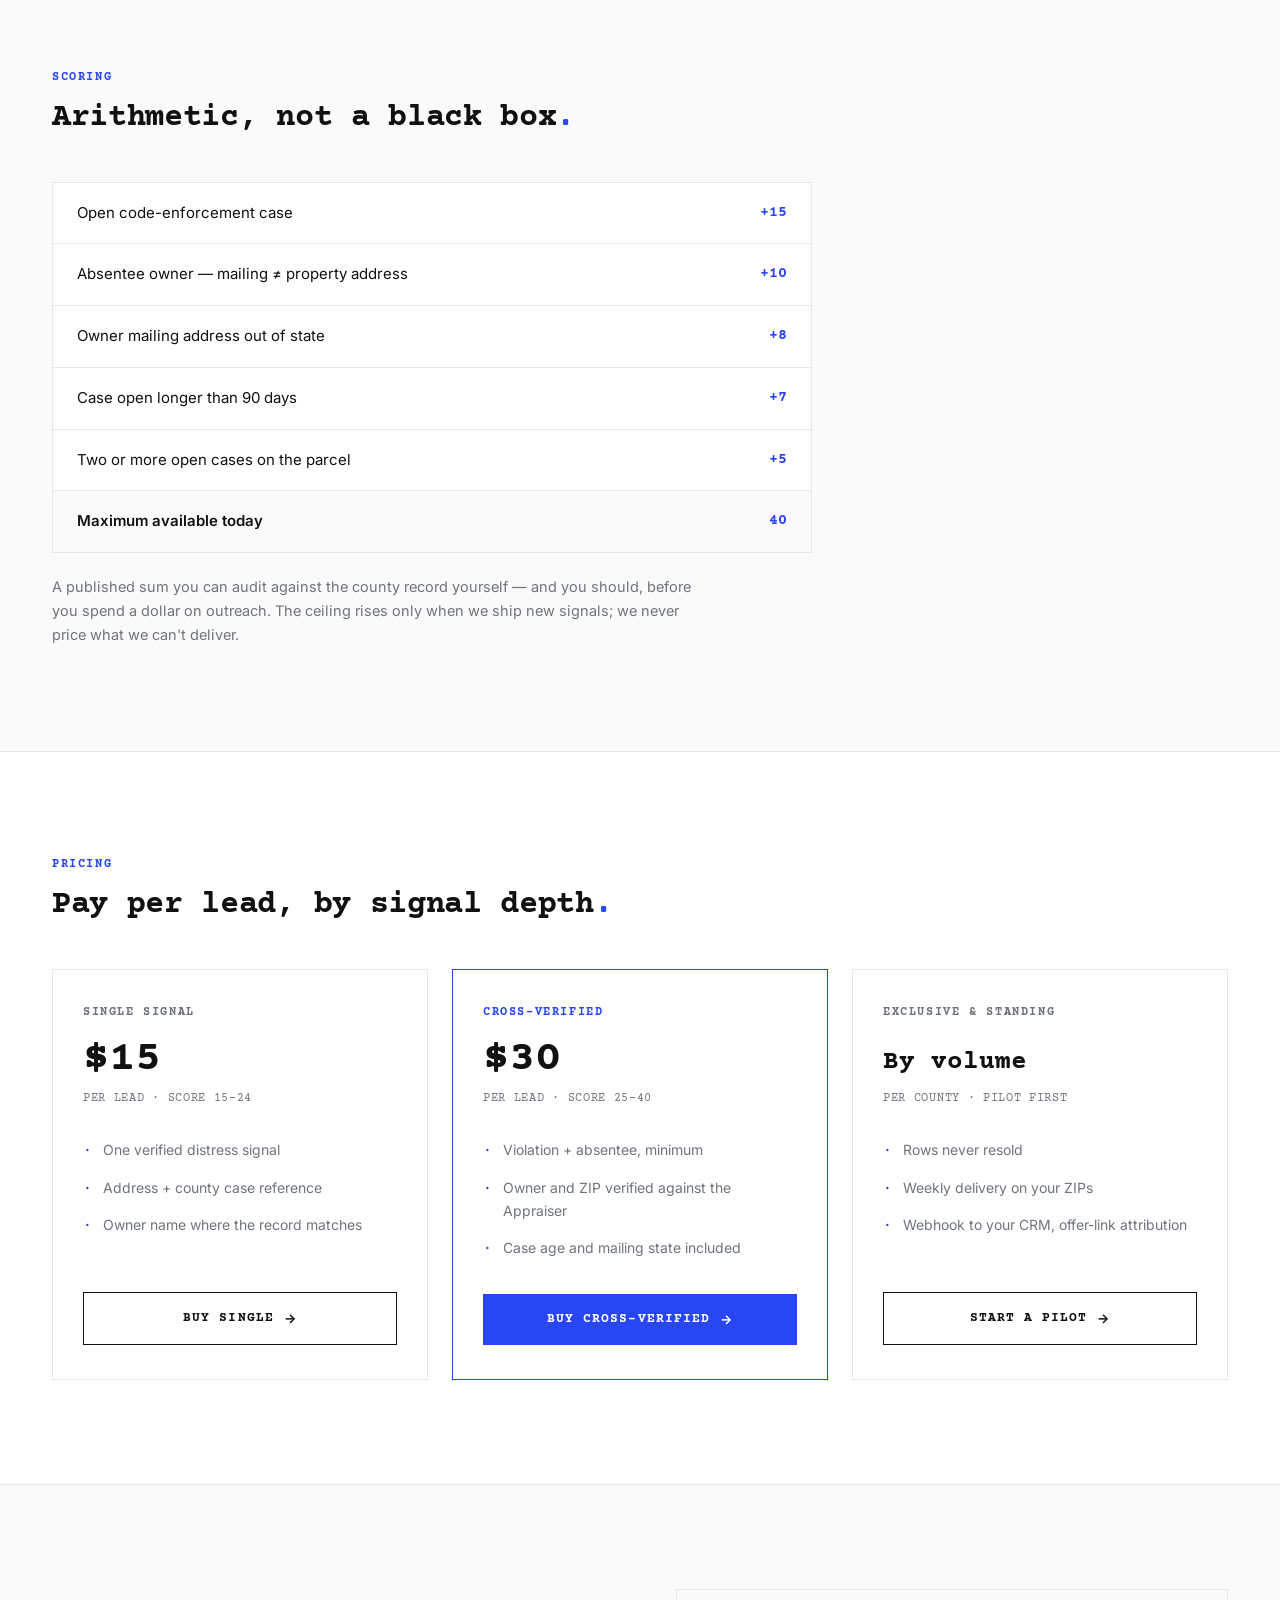
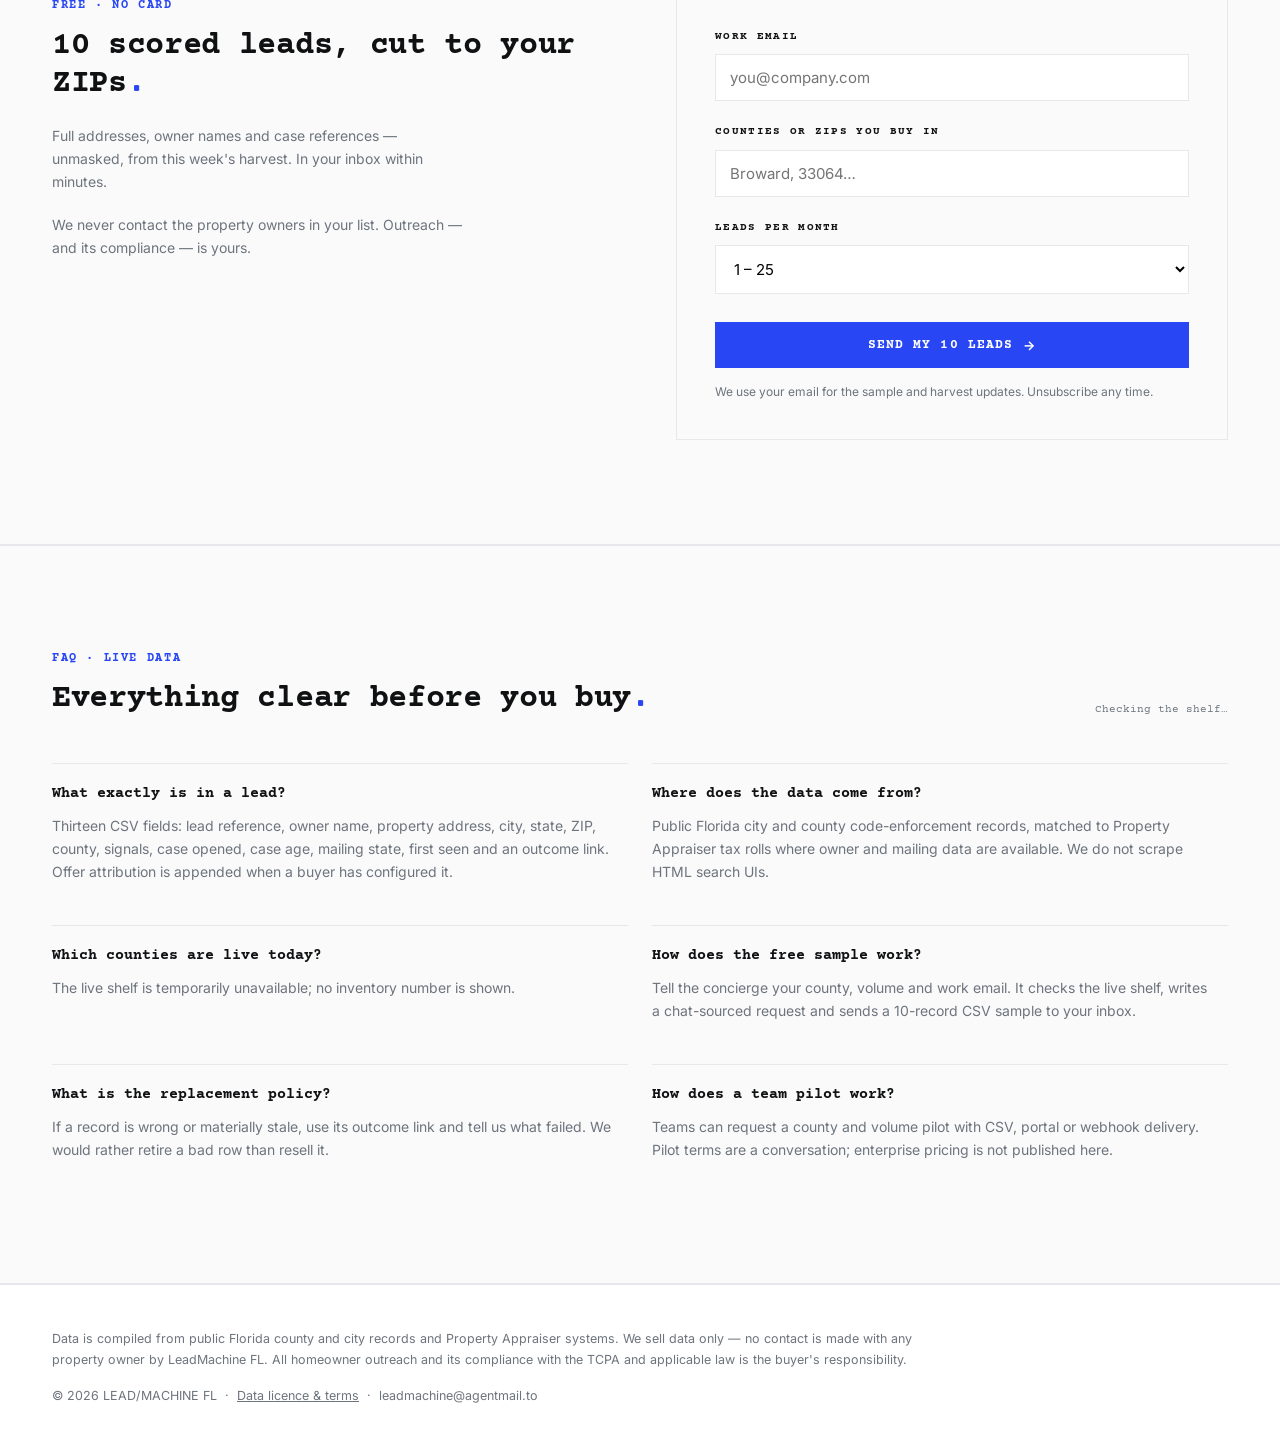
==== commit 67afffe8: "redesign: ship v4 landing and one-link funnel Replace the homepage with redesign-v4's editorial-tech" ====
--- a/site/index.html
+++ b/site/index.html
@@ -3,564 +3,418 @@
 <head>
 <meta charset="UTF-8">
 <meta name="viewport" content="width=device-width, initial-scale=1.0">
-<title>LeadMachine FL — Distressed-property records, harvested daily</title>
-<meta name="description" content="Open code-enforcement cases and absentee ownership, pulled from Florida county records every morning, scored and verified against the Property Appraiser. Data only — you own the outreach.">
+<title>LeadMachine FL — v4 editorial-tech</title>
+<!--
+  DESIGN SPEC v4 (for Manus) — per owner's reference (Type/Opinion)
+  =================================================================
+  Aesthetic: modern editorial-tech. White, minimal grid, generous whitespace,
+  thin lines, structured modules. Typewriter mono = the brand voice, inside a
+  very modern layout. Dynamic through floating cards + thin flowing lines +
+  dotted textures — never through decoration.
+
+  Tokens:
+    --bg      #FFFFFF
+    --ink     #101112
+    --gray    #6E747D
+    --line    #E6E8EB
+    --blue    #2946F5   electric blue — primary accent, hierarchy & energy
+    --coral   #F2695C   secondary accent — small strategic touches only
+    --green   #E8F1D6   pale green — signal tags
+    --dark    #101112   dark module cards
+
+  Type:
+    Brand/headings  "Courier Prime" 400/700 — typewriter voice, tight tracking on big sizes
+    Body            "Inter" 400/500 — 16px/1.65
+    Labels          Courier Prime 11-12px uppercase letterspaced, colored per category
+
+  Rules:
+    - Accents are strategic, never ambient: blue = actions & key data,
+      coral = tiny geometric touches, green = signal tags. Mostly page is b/w/gray.
+    - Thin 1px rules structure everything; sharp corners (2px max) — the grid IS the design.
+    - Hero: mono headline + blue full stop + blue underline bar; right side floating
+      collage: signal tag, dark trend card, county-record card, sparkline card,
+      flowing thin line SVG, dot grids, rotated side caption.
+    - BANNED (owner, permanent): amber/orange on dark navy; pretentious serif displays.
+-->
 <link rel="preconnect" href="https://fonts.googleapis.com">
-<link rel="preconnect" href="https://fonts.gstatic.com" crossorigin>
-<link href="https://fonts.googleapis.com/css2?family=Archivo:wdth,wght@62..125,400..800&family=Public+Sans:ital,wght@0,400;0,600;1,400&family=IBM+Plex+Mono:wght@400;500;600&display=swap" rel="stylesheet">
+<link href="https://fonts.googleapis.com/css2?family=Courier+Prime:wght@400;700&family=Inter:wght@400;500;600&display=swap" rel="stylesheet">
 <style>
-:root{
-  --paper:#E9E7DF;
-  --paper-2:#F3F2EC;
-  --ink:#15181D;
-  --ink-60:rgba(21,24,29,.62);
-  --ink-38:rgba(21,24,29,.38);
-  --survey:#2A4759;
-  --stamp:#A5291B;
-  --verified:#4A6B43;
-  --rule:rgba(21,24,29,.16);
-  --rule-soft:rgba(21,24,29,.08);
-  --mono:"IBM Plex Mono",ui-monospace,SFMono-Regular,Menlo,monospace;
-  --body:"Public Sans",system-ui,-apple-system,sans-serif;
-  --display:"Archivo",system-ui,sans-serif;
-  --wrap:1180px;
-}
-*{box-sizing:border-box}
-html{-webkit-text-size-adjust:100%}
-body{
-  margin:0;background:var(--paper);color:var(--ink);
-  font-family:var(--body);font-size:16px;line-height:1.62;
-  -webkit-font-smoothing:antialiased;
-  background-image:
-    linear-gradient(to right,var(--rule-soft) 1px,transparent 1px),
-    linear-gradient(to bottom,var(--rule-soft) 1px,transparent 1px);
-  background-size:64px 64px;
-}
-img,svg{max-width:100%}
-a{color:inherit}
-.wrap{max-width:var(--wrap);margin:0 auto;padding:0 24px}
-
-/* ---------- type ---------- */
-.eyebrow{
-  font-family:var(--mono);font-size:11px;font-weight:600;
-  letter-spacing:.16em;text-transform:uppercase;color:var(--ink-38);
-}
-h1,h2,h3{font-family:var(--display);font-weight:800;margin:0;line-height:1.02;
-  font-variation-settings:"wdth" 112;letter-spacing:-.015em;}
-h1{font-size:clamp(2.6rem,7vw,5.1rem);text-transform:uppercase;}
-h2{font-size:clamp(1.9rem,4.2vw,3.1rem);text-transform:uppercase;}
-h3{font-size:1.02rem;font-variation-settings:"wdth" 100;letter-spacing:.01em;text-transform:none;font-weight:700}
-p{margin:0 0 1em}
-.lede{font-size:clamp(1.02rem,1.7vw,1.2rem);color:var(--ink-60);max-width:60ch}
-
-/* ---------- section frame ---------- */
-.band{border-top:1px solid var(--rule);padding:clamp(56px,8vw,104px) 0}
-.band-head{display:flex;align-items:baseline;gap:18px;flex-wrap:wrap;margin-bottom:38px}
-.band-head .eyebrow{white-space:nowrap}
-.band-head .rulefill{flex:1;height:1px;background:var(--rule);min-width:30px}
-
-/* ---------- header ---------- */
-.site{position:sticky;top:0;z-index:50;background:rgba(233,231,223,.93);
-  backdrop-filter:blur(8px);border-bottom:1px solid var(--rule)}
-.site .wrap{display:flex;align-items:center;justify-content:space-between;height:62px;gap:18px}
-.mark{font-family:var(--display);font-weight:800;font-variation-settings:"wdth" 118;
-  font-size:1.02rem;letter-spacing:.02em;text-transform:uppercase;text-decoration:none;white-space:nowrap}
-.mark span{color:var(--stamp)}
-.nav{display:flex;align-items:center;gap:26px;font-family:var(--mono);font-size:12px;letter-spacing:.06em;text-transform:uppercase}
-.nav a{text-decoration:none;color:var(--ink-60);padding:4px 0;border-bottom:1px solid transparent}
-.nav a:hover,.nav a:focus-visible{color:var(--ink);border-bottom-color:var(--stamp)}
-@media(max-width:800px){.nav a:not(.btn-sm){display:none}}
-.btn-sm{background:var(--ink);color:var(--paper-2)!important;padding:8px 15px;border-bottom:none!important}
-.btn-sm:hover{background:var(--stamp)}
-
-/* ---------- hero ---------- */
-.hero{padding:clamp(48px,7vw,86px) 0 clamp(40px,6vw,72px)}
-.hero-grid{display:grid;grid-template-columns:1.12fr .88fr;gap:clamp(34px,5vw,68px);align-items:center}
-@media(max-width:920px){.hero-grid{grid-template-columns:1fr;gap:44px}}
-.livetag{display:inline-flex;align-items:center;gap:9px;font-family:var(--mono);font-size:11px;
-  letter-spacing:.13em;text-transform:uppercase;color:var(--ink-60);
-  border:1px solid var(--rule);padding:6px 12px;margin-bottom:24px}
-.dot{width:6px;height:6px;background:var(--verified);border-radius:50%}
-@media(prefers-reduced-motion:no-preference){.dot{animation:pulse 2.4s ease-in-out infinite}}
-@keyframes pulse{0%,100%{opacity:1}50%{opacity:.25}}
-h1 em{font-style:normal;color:var(--stamp)}
-.hero p.lede{margin-top:22px}
-.cta-row{display:flex;gap:14px;flex-wrap:wrap;margin-top:32px;align-items:center}
-.btn{display:inline-block;font-family:var(--mono);font-size:12.5px;font-weight:600;
-  letter-spacing:.1em;text-transform:uppercase;text-decoration:none;padding:15px 26px;
-  border:1px solid var(--ink);transition:background .16s,color .16s}
-.btn-primary{background:var(--ink);color:var(--paper-2)}
-.btn-primary:hover,.btn-primary:focus-visible{background:var(--stamp);border-color:var(--stamp)}
-.btn-ghost{background:transparent;color:var(--ink)}
-.btn-ghost:hover,.btn-ghost:focus-visible{background:var(--ink);color:var(--paper-2)}
-
-/* ---------- signature: record card ---------- */
-.record{position:relative;background:var(--paper-2);border:1px solid var(--ink);
-  box-shadow:7px 7px 0 rgba(21,24,29,.11)}
-.record-top{display:flex;justify-content:space-between;gap:12px;align-items:center;
-  border-bottom:1px solid var(--rule);padding:11px 18px;font-family:var(--mono);
-  font-size:10.5px;letter-spacing:.1em;text-transform:uppercase;color:var(--ink-38)}
-.record-body{padding:24px 18px 18px;position:relative}
-.record-addr{font-family:var(--display);font-weight:800;font-variation-settings:"wdth" 100;
-  font-size:clamp(1.3rem,3vw,1.72rem);line-height:1.08;letter-spacing:-.01em}
-.record-sub{font-family:var(--mono);font-size:11.5px;letter-spacing:.09em;
-  text-transform:uppercase;color:var(--ink-60);margin-top:9px}
-.record-rows{margin-top:20px;border-top:1px solid var(--rule)}
-.rrow{display:flex;gap:14px;padding:10px 0;border-bottom:1px solid var(--rule-soft);
-  font-family:var(--mono);font-size:12px}
-.rrow dt{width:88px;flex:none;color:var(--ink-38);letter-spacing:.09em;text-transform:uppercase;font-size:10.5px;padding-top:1px}
-.rrow dd{margin:0;letter-spacing:.02em}
-.redact{background:var(--ink);color:transparent;padding:0 2px;user-select:none}
-.chip{display:inline-block;font-family:var(--mono);font-size:10px;letter-spacing:.08em;
-  text-transform:uppercase;border:1px solid var(--rule);padding:3px 7px;margin:0 5px 4px 0}
-.chip-v{border-color:var(--stamp);color:var(--stamp)}
-.chip-a{border-color:var(--survey);color:var(--survey)}
-.record-score{display:flex;align-items:flex-end;justify-content:space-between;
-  border-top:1px solid var(--ink);margin-top:16px;padding-top:14px}
-.score-num{font-family:var(--display);font-weight:800;font-variation-settings:"wdth" 118;
-  font-size:3.5rem;line-height:.82;letter-spacing:-.03em}
-.stamp{position:absolute;top:14px;right:10px;border:2.5px solid var(--stamp);color:var(--stamp);
-  font-family:var(--mono);font-weight:600;font-size:10px;letter-spacing:.16em;text-transform:uppercase;
-  padding:6px 10px;transform:rotate(-11deg);opacity:.72;pointer-events:none;line-height:1.25;text-align:center}
-
-/* ---------- sources ---------- */
-.sources{border-top:1px solid var(--rule);border-bottom:1px solid var(--rule);padding:20px 0}
-.sources .wrap{display:flex;gap:12px 30px;flex-wrap:wrap;align-items:center;
-  font-family:var(--mono);font-size:11px;letter-spacing:.1em;text-transform:uppercase;color:var(--ink-60)}
-.sources b{color:var(--ink-38);font-weight:600}
-
-/* ---------- steps ---------- */
-.steps{display:grid;grid-template-columns:repeat(3,1fr);gap:1px;background:var(--rule)}
-@media(max-width:800px){.steps{grid-template-columns:1fr}}
-.step{background:var(--paper);padding:28px 24px 30px}
-.step-n{font-family:var(--mono);font-size:11px;font-weight:600;letter-spacing:.14em;color:var(--stamp);display:block;margin-bottom:16px}
-.step h3{margin-bottom:9px}
-.step p{color:var(--ink-60);font-size:14.5px;margin:0}
-
-/* ---------- scoring ---------- */
-.score-split{display:grid;grid-template-columns:.95fr 1.05fr;gap:clamp(30px,5vw,64px);align-items:start}
-@media(max-width:860px){.score-split{grid-template-columns:1fr;gap:34px}}
-.rubric{border:1px solid var(--ink);background:var(--paper-2)}
-.rubric-h{padding:11px 18px;border-bottom:1px solid var(--ink);font-family:var(--mono);
-  font-size:10.5px;letter-spacing:.12em;text-transform:uppercase;color:var(--ink-60);
-  display:flex;justify-content:space-between}
-.rline{display:flex;justify-content:space-between;gap:16px;align-items:baseline;
-  padding:13px 18px;border-bottom:1px solid var(--rule-soft);font-size:14.5px}
-.rline:last-child{border-bottom:none}
-.rline b{font-family:var(--mono);font-size:14px;font-weight:600;white-space:nowrap}
-.rline span{color:var(--ink-60)}
-
-/* ---------- table ---------- */
-.tablewrap{border:1px solid var(--ink);background:var(--paper-2);overflow-x:auto}
-table{width:100%;border-collapse:collapse;font-size:13.5px;min-width:640px}
-thead th{font-family:var(--mono);font-size:10px;font-weight:600;letter-spacing:.12em;
-  text-transform:uppercase;color:var(--ink-38);text-align:left;padding:12px 16px;
-  border-bottom:1px solid var(--ink);white-space:nowrap}
-tbody td{padding:14px 16px;border-bottom:1px solid var(--rule-soft);vertical-align:middle}
-tbody tr:last-child td{border-bottom:none}
-td.addr{font-family:var(--mono);font-size:13px;letter-spacing:.02em;white-space:nowrap}
-td.sc{font-family:var(--display);font-weight:800;font-variation-settings:"wdth" 112;font-size:1.35rem;text-align:right}
-td.dt{font-family:var(--mono);font-size:11.5px;color:var(--ink-38);white-space:nowrap}
-.note{font-size:14.5px;color:var(--ink-60);max-width:74ch;margin-top:22px}
-.note b{color:var(--ink)}
-
-/* ---------- compare ---------- */
-.compare{display:grid;grid-template-columns:1fr 1fr;gap:1px;background:var(--rule);border:1px solid var(--rule)}
-@media(max-width:760px){.compare{grid-template-columns:1fr}}
-.cbox{background:var(--paper);padding:26px 24px}
-.cbox.mine{background:var(--paper-2);border-left:3px solid var(--stamp)}
-@media(max-width:760px){.cbox.mine{border-left:none;border-top:3px solid var(--stamp)}}
-.cbox h3{margin-bottom:14px}
-.cbox ul{margin:0;padding:0;list-style:none}
-.cbox li{padding:7px 0 7px 20px;position:relative;font-size:14.5px;color:var(--ink-60);border-bottom:1px solid var(--rule-soft)}
-.cbox li:last-child{border-bottom:none}
-.cbox li::before{content:"—";position:absolute;left:0;color:var(--ink-38);font-family:var(--mono)}
-.cbox.mine li::before{content:"+";color:var(--stamp)}
-
-/* ---------- pricing ---------- */
-.tiers{display:grid;grid-template-columns:repeat(3,1fr);gap:1px;background:var(--rule);border:1px solid var(--rule)}
-@media(max-width:880px){.tiers{grid-template-columns:1fr}}
-.tier{background:var(--paper);padding:28px 24px 26px;display:flex;flex-direction:column}
-.tier.pick{background:var(--paper-2);position:relative}
-.tier.pick::before{content:"Current inventory";position:absolute;top:0;left:0;right:0;
-  background:var(--stamp);color:var(--paper-2);font-family:var(--mono);font-size:9.5px;
-  font-weight:600;letter-spacing:.14em;text-transform:uppercase;padding:5px 24px}
-.tier.pick{padding-top:44px}
-.tier-name{font-family:var(--mono);font-size:11px;letter-spacing:.13em;text-transform:uppercase;color:var(--ink-38)}
-.price{font-family:var(--display);font-weight:800;font-variation-settings:"wdth" 112;
-  font-size:2.7rem;line-height:1;margin:14px 0 4px;letter-spacing:-.02em}
-.price small{font-family:var(--mono);font-size:12px;font-weight:400;letter-spacing:.06em;color:var(--ink-38);margin-left:4px}
-.tier ul{list-style:none;margin:20px 0 24px;padding:0;flex:1}
-.tier li{font-size:14px;color:var(--ink-60);padding:8px 0;border-bottom:1px solid var(--rule-soft)}
-.tier li:last-child{border-bottom:none}
-.tier .btn{text-align:center;width:100%}
-.sla{border:1px solid var(--rule);background:var(--paper-2);padding:20px 24px;margin-top:22px;
-  display:grid;grid-template-columns:repeat(3,1fr);gap:22px}
-@media(max-width:760px){.sla{grid-template-columns:1fr;gap:16px}}
-.sla dt{font-family:var(--mono);font-size:10px;letter-spacing:.13em;text-transform:uppercase;color:var(--stamp);margin-bottom:5px}
-.sla dd{margin:0;font-size:14px;color:var(--ink-60)}
-
-/* ---------- form ---------- */
-.claim{background:var(--ink);color:var(--paper-2);border-top:1px solid var(--ink)}
-.claim .wrap{padding-top:clamp(56px,8vw,96px);padding-bottom:clamp(56px,8vw,96px)}
-.claim-grid{display:grid;grid-template-columns:1fr 1fr;gap:clamp(32px,5vw,64px);align-items:start}
-@media(max-width:860px){.claim-grid{grid-template-columns:1fr;gap:36px}}
-.claim h2{color:var(--paper-2)}
-.claim .eyebrow{color:rgba(243,242,236,.45)}
-.claim p{color:rgba(243,242,236,.68);font-size:15.5px}
-.claim ul{list-style:none;padding:0;margin:22px 0 0}
-.claim ul li{font-family:var(--mono);font-size:12px;letter-spacing:.06em;
-  color:rgba(243,242,236,.68);padding:9px 0;border-bottom:1px solid rgba(243,242,236,.14)}
-.field{margin-bottom:16px}
-.field label{display:block;font-family:var(--mono);font-size:10px;font-weight:600;
-  letter-spacing:.14em;text-transform:uppercase;color:rgba(243,242,236,.5);margin-bottom:7px}
-.field input,.field select{
-  width:100%;background:transparent;border:1px solid rgba(243,242,236,.3);
-  color:var(--paper-2);font-family:var(--body);font-size:15px;padding:13px 14px;border-radius:0}
-.field select{font-family:var(--mono);font-size:13px}
-.field select option{background:#15181D;color:#F3F2EC}
-.field input::placeholder{color:rgba(243,242,236,.32)}
-.field input:focus,.field select:focus{outline:2px solid var(--stamp);outline-offset:1px;border-color:transparent}
-.submit{width:100%;background:var(--paper-2);color:var(--ink);border:1px solid var(--paper-2);
-  font-family:var(--mono);font-size:12.5px;font-weight:600;letter-spacing:.1em;text-transform:uppercase;
-  padding:16px;cursor:pointer;transition:background .16s,color .16s}
-.submit:hover:not(:disabled){background:var(--stamp);border-color:var(--stamp);color:var(--paper-2)}
-.submit:disabled{opacity:.5;cursor:default}
-.formnote{font-family:var(--mono);font-size:10.5px;letter-spacing:.05em;
-  color:rgba(243,242,236,.42);margin-top:14px;line-height:1.65}
-.msg{margin-top:14px;padding:13px 15px;font-size:14px;display:none}
-.msg.ok{display:block;background:rgba(74,107,67,.22);border-left:3px solid var(--verified);color:#DDE7DB}
-.msg.err{display:block;background:rgba(165,41,27,.2);border-left:3px solid var(--stamp);color:#F0D5D1}
-
-/* ---------- footer ---------- */
-footer{border-top:1px solid var(--rule);padding:36px 0 52px;font-size:13px;color:var(--ink-60)}
-footer .legal{max-width:76ch;margin-bottom:18px}
-footer a{color:var(--ink)}
-.fmeta{font-family:var(--mono);font-size:10.5px;letter-spacing:.08em;text-transform:uppercase;color:var(--ink-38)}
-:focus-visible{outline:2px solid var(--stamp);outline-offset:2px}
+  :root{
+    --bg:#FFFFFF; --ink:#101112; --gray:#6E747D; --line:#E6E8EB;
+    --blue:#2946F5; --coral:#F2695C; --green:#E8F1D6; --dark:#101112;
+    --mono:'Courier Prime',monospace; --body:'Inter',sans-serif;
+  }
+  *{margin:0;padding:0;box-sizing:border-box}
+  html{scroll-behavior:smooth}
+  body{font-family:var(--body);font-size:16px;line-height:1.65;color:var(--ink);background:var(--bg)}
+  .wrap{max-width:1240px;margin:0 auto;padding:0 32px}
+  a{color:var(--ink);text-decoration:none}
+  h1,h2{font-family:var(--mono);font-weight:700;line-height:1.18;letter-spacing:-0.01em}
+  h1{font-size:clamp(38px,4.6vw,58px)}
+  h2{font-size:clamp(24px,2.6vw,32px)}
+  .dot-b{color:var(--blue)}
+  .label{font-family:var(--mono);font-size:11.5px;font-weight:700;letter-spacing:.14em;text-transform:uppercase}
+  .l-blue{color:var(--blue)} .l-green{color:#6E8F3D} .l-gray{color:var(--gray)}
+  .btn{display:inline-flex;align-items:center;gap:10px;font-family:var(--mono);font-weight:700;font-size:13px;letter-spacing:.08em;text-transform:uppercase;padding:15px 24px;transition:.15s}
+  .btn-blue{background:var(--blue);color:#fff}
+  .btn-blue:hover{background:#1F38D8}
+  .btn-line{border:1px solid var(--ink);color:var(--ink)}
+  .btn-line:hover{background:var(--ink);color:#fff}
+  .arrow{font-family:var(--body)}
+
+  /* nav */
+  nav{border-bottom:1px solid var(--line);background:#fff;position:sticky;top:0;z-index:20}
+  .nav-in{display:flex;align-items:center;justify-content:space-between;height:76px}
+  .logo{font-family:var(--mono);font-weight:700;font-size:17px;letter-spacing:.14em}
+  .logo span{color:var(--blue)}
+  .nav-links{display:flex;gap:36px}
+  .nav-links a{font-family:var(--mono);font-size:12px;font-weight:700;letter-spacing:.12em;text-transform:uppercase;color:var(--ink)}
+  .nav-links a:hover{color:var(--blue)}
+  .nav-cta{font-family:var(--mono);font-size:12px;font-weight:700;letter-spacing:.1em;text-transform:uppercase;border:1px solid var(--ink);padding:10px 18px}
+  .nav-cta:hover{background:var(--ink);color:#fff}
+
+  /* hero */
+  .hero{position:relative;padding:96px 0 110px;overflow:hidden}
+  .hero-grid{display:grid;grid-template-columns:460px 1fr;gap:40px}
+  .hero h1{margin-bottom:6px}
+  .hero .bar{width:34px;height:4px;background:var(--blue);margin:26px 0 24px}
+  .hero .lead{color:var(--gray);font-size:16.5px;max-width:400px;margin-bottom:36px}
+  .hero-ctas{display:flex;gap:16px;flex-wrap:wrap}
+
+  /* collage */
+  .stage{position:relative;min-height:480px}
+  .dots{position:absolute;background-image:radial-gradient(var(--line) 1.1px, transparent 1.1px);background-size:14px 14px}
+  .d1{top:0;left:120px;width:300px;height:120px}
+  .d2{bottom:40px;right:60px;width:220px;height:140px}
+  .flow{position:absolute;inset:0;width:100%;height:100%}
+  .card{position:absolute;background:#fff;border:1px solid var(--line);box-shadow:0 18px 50px rgba(16,17,18,.08)}
+  .sig{left:0;top:132px;width:170px;z-index:6;background:var(--green);border:0;padding:20px}
+  .sig .label{margin-bottom:10px}
+  .sig .t{font-family:var(--mono);font-weight:700;font-size:15px;line-height:1.4}
+  .trend{left:186px;top:88px;width:220px;background:var(--dark);color:#fff;border:0;padding:22px;z-index:5}
+  .trend .label{color:#9BA3AE;margin-bottom:12px}
+  .trend .t{font-family:var(--mono);font-weight:700;font-size:15px;line-height:1.55;margin-bottom:18px}
+  .trend .arr{color:#fff;font-size:18px}
+  .rec{right:150px;top:26px;width:230px;padding:20px;z-index:4}
+  .rec .label{margin-bottom:12px}
+  .rec .t{font-family:var(--mono);font-weight:700;font-size:16px;margin-bottom:4px}
+  .rec .m{font-family:var(--mono);font-size:11.5px;color:var(--gray)}
+  .rec .foot{margin-top:16px;padding-top:12px;border-top:1px solid var(--line);display:flex;justify-content:space-between;font-family:var(--mono);font-size:11.5px;color:var(--gray)}
+  .rec .foot b{color:var(--blue);font-size:14px}
+  .chart{right:0;top:210px;width:250px;padding:18px;z-index:2}
+  .chart .m{font-family:var(--mono);font-size:10.5px;color:var(--gray);display:flex;justify-content:space-between;margin-bottom:10px}
+  .blue-block{position:absolute;right:96px;bottom:56px;width:200px;height:120px;background:var(--blue);z-index:1}
+  .coral-block{position:absolute;left:210px;bottom:24px;width:150px;height:56px;background:var(--coral);opacity:.85;z-index:2}
+  .bw-block{position:absolute;right:10px;bottom:16px;width:110px;height:120px;background:linear-gradient(160deg,#2a2c2f 0%,#6a6f75 55%,#d8dadd 100%);z-index:3}
+  .side-cap{position:absolute;right:-6px;top:120px;writing-mode:vertical-rl;font-family:var(--mono);font-size:10.5px;letter-spacing:.22em;color:var(--gray);text-transform:uppercase}
+  .side-cap::before{content:"";display:block;width:1px;height:44px;background:var(--blue);margin:0 auto 14px}
+  .plus{position:absolute;font-family:var(--mono);color:var(--gray)}
+  .sq{position:absolute;width:7px;height:7px;background:var(--ink)}
+  .sq.b{background:var(--blue)}
+
+  /* stats strip */
+  .stats{border-top:1px solid var(--line);border-bottom:1px solid var(--line)}
+  .stats-in{display:grid;grid-template-columns:repeat(5,1fr)}
+  .stat{display:flex;gap:16px;align-items:flex-start;padding:34px 26px;border-right:1px solid var(--line)}
+  .stat:last-child{border-right:0}
+  .stat svg{width:26px;height:26px;flex:none;margin-top:3px}
+  .stat .n{font-family:var(--mono);font-weight:700;font-size:24px;line-height:1.1}
+  .stat .k{font-family:var(--mono);font-size:11px;letter-spacing:.1em;text-transform:uppercase;color:var(--ink);margin-top:2px}
+  .stat .s{font-size:12.5px;color:var(--gray);margin-top:3px}
+
+  section{padding:104px 0}
+  .sec-head{display:flex;justify-content:space-between;align-items:flex-end;margin-bottom:44px}
+  .sec-head .label{display:block;margin-bottom:12px}
+  .view-all{font-family:var(--mono);font-size:12px;font-weight:700;letter-spacing:.1em;text-transform:uppercase}
+  .view-all:hover{color:var(--blue)}
+
+  /* insight-style cards = live rows */
+  .cards4{display:grid;grid-template-columns:repeat(4,1fr);gap:24px}
+  .icard{border:1px solid var(--line);display:flex;flex-direction:column}
+  .icard .top{padding:22px 22px 18px;flex:1}
+  .icard .label{display:block;margin-bottom:12px}
+  .icard .t{font-family:var(--mono);font-weight:700;font-size:16px;line-height:1.45;margin-bottom:10px}
+  .icard .s{font-size:13.5px;color:var(--gray)}
+  .icard .viz{height:120px;border-top:1px solid var(--line);position:relative;overflow:hidden}
+  .icard .arr{position:absolute;left:22px;bottom:16px;font-size:18px}
+  .viz-blue{background:linear-gradient(135deg,#fff 45%,transparent 45%),var(--blue)}
+  .viz-dark{background:linear-gradient(120deg,#fff 50%,transparent 50%),#101112}
+  .viz-green{background:var(--green)}
+  .viz-bw{background:linear-gradient(160deg,#33363a,#c9ccd0)}
+  .viz .coral-tag{position:absolute;right:14px;top:14px;width:52px;height:30px;background:var(--coral)}
+  .viz .score-big{position:absolute;right:18px;bottom:12px;font-family:var(--mono);font-weight:700;font-size:34px;color:#fff}
+  .viz-green .score-big{color:var(--ink)}
+
+  /* scoring */
+  .alt{background:#FAFAFB;border-top:1px solid var(--line);border-bottom:1px solid var(--line)}
+  .score-tbl{border:1px solid var(--line);background:#fff;max-width:760px}
+  .score-row{display:flex;justify-content:space-between;align-items:center;padding:18px 24px;border-bottom:1px solid var(--line);font-size:15px}
+  .score-row:last-child{border-bottom:0;background:#FAFAFB}
+  .score-row .pts{font-family:var(--mono);font-weight:700;color:var(--blue)}
+  .score-note{margin-top:22px;color:var(--gray);font-size:14.5px;max-width:640px}
+
+  /* pricing */
+  .price3{display:grid;grid-template-columns:repeat(3,1fr);gap:24px}
+  .plan{border:1px solid var(--line);padding:34px 30px;display:flex;flex-direction:column}
+  .plan.f{border-color:var(--blue);border-width:1.5px}
+  .plan .label{display:block;margin-bottom:16px}
+  .plan .price{font-family:var(--mono);font-weight:700;font-size:44px;line-height:1}
+  .plan .per{font-family:var(--mono);font-size:11.5px;color:var(--gray);letter-spacing:.06em;margin:8px 0 22px}
+  .plan ul{list-style:none;flex:1;margin-bottom:28px}
+  .plan li{font-size:14px;color:var(--gray);padding:7px 0 7px 20px;position:relative}
+  .plan li::before{content:"·";position:absolute;left:2px;color:var(--blue);font-weight:700}
+  .plan .btn{justify-content:center}
+
+  /* claim */
+  .split{display:grid;grid-template-columns:1fr 1fr;gap:72px;align-items:start}
+  .form-card{border:1px solid var(--line);padding:38px}
+  .form-card label{display:block;font-family:var(--mono);font-size:11px;font-weight:700;letter-spacing:.12em;text-transform:uppercase;margin:22px 0 8px}
+  .form-card label:first-child{margin-top:0}
+  .form-card input,.form-card select{width:100%;font-family:var(--body);font-size:15px;padding:13px 14px;border:1px solid var(--line);background:#fff;border-radius:0}
+  .form-card input:focus,.form-card select:focus{outline:2px solid var(--blue);outline-offset:-1px}
+  .form-card .btn{width:100%;justify-content:center;margin-top:28px;border:0;cursor:pointer}
+  .form-fine{margin-top:14px;font-size:12px;color:var(--gray)}
+  .claim-note{margin-top:20px;font-size:14px;color:var(--gray);max-width:420px}
+  .faq-grid{display:grid;grid-template-columns:1fr 1fr;gap:24px}.faq-item{border-top:1px solid var(--line);padding:18px 0}.faq-item h3{font-family:var(--mono);font-size:15px;margin-bottom:7px}.faq-item p{font-size:14px;color:var(--gray);max-width:560px}.live-note{font-family:var(--mono);font-size:11px;color:var(--gray);margin-top:12px}
+  .chat-toggle{position:fixed;right:24px;bottom:24px;z-index:40;background:var(--blue);color:#fff;border:0;padding:15px 18px;font-family:var(--mono);font-weight:700;cursor:pointer;box-shadow:0 10px 30px rgba(16,17,18,.18)}.chat{position:fixed;right:24px;bottom:78px;width:min(380px,calc(100vw - 32px));background:#fff;border:1px solid var(--ink);z-index:40;box-shadow:0 18px 50px rgba(16,17,18,.18);display:none}.chat.open{display:block}.chat-head{background:var(--dark);color:#fff;padding:16px 18px;font-family:var(--mono);font-size:13px;display:flex;justify-content:space-between}.chat-close{background:none;border:0;color:#fff;font-size:18px;cursor:pointer}.chat-log{height:280px;overflow:auto;padding:14px}.bubble{max-width:88%;padding:10px 12px;margin:0 0 10px;font-size:13px;line-height:1.5}.bubble.bot{background:var(--green)}.bubble.user{margin-left:auto;background:#f2f3f5}.chat-form{display:flex;border-top:1px solid var(--line)}.chat-form input{flex:1;border:0;padding:13px;font:14px var(--body);min-width:0}.chat-form button{border:0;background:var(--blue);color:#fff;padding:0 15px;font-family:var(--mono);cursor:pointer}
+  @media(max-width:1000px){.faq-grid{grid-template-columns:1fr}}
+
+  footer{border-top:1px solid var(--line);padding:44px 0;font-size:12.5px;color:var(--gray)}
+  footer .legal{max-width:860px;margin-bottom:16px}
+  footer a{color:var(--gray);text-decoration:underline}
+
+  @media(max-width:1000px){
+    section{padding:68px 0}
+    .hero{padding:56px 0 60px}
+    .hero-grid{grid-template-columns:1fr}
+    .stage{min-height:430px;margin-top:20px}
+    .stats-in{grid-template-columns:1fr 1fr;border-top:1px solid var(--line)}
+    .stat{border-bottom:1px solid var(--line)}
+    .cards4{grid-template-columns:1fr 1fr}
+    .price3,.split{grid-template-columns:1fr}
+    .nav-links{display:none}
+  }
 </style>
 </head>
 <body>
 
-<header class="site">
-  <div class="wrap">
-    <a href="#top" class="mark">Lead<span>Machine</span> FL</a>
-    <nav class="nav">
-      <a href="#pipeline">Pipeline</a>
-      <a href="#scoring">Scoring</a>
-      <a href="#sample">Sample</a>
-      <a href="#pricing">Pricing</a>
-      <a href="#claim" class="btn-sm">10 free leads</a>
-    </nav>
-  </div>
-</header>
-
-<main id="top">
-
-<!-- HERO -->
-<section class="hero">
-  <div class="wrap hero-grid">
+<nav><div class="wrap nav-in">
+  <a class="logo" href="#">LEAD<span>/</span>MACHINE</a>
+  <div class="nav-links">
+    <a href="#pipeline">Pipeline</a><a href="#scoring">Scoring</a><a href="#rows">Live rows</a><a href="#pricing">Pricing</a><a href="/partners">For teams</a>
+  </div>
+  <a class="nav-cta" href="#claim">10 free leads</a>
+</div></nav>
+
+<header class="hero"><div class="wrap hero-grid">
+  <div>
+    <h1>Fresh distress data.<br>Called first<span class="dot-b">.</span></h1>
+    <div class="bar"></div>
+    <p class="lead">We pull Florida code-enforcement filings every morning, verify each owner against the Property Appraiser, and score the row. You get the list before it becomes a list.</p>
+    <div class="hero-ctas">
+      <a class="btn btn-blue" href="#claim">Explore free sample <span class="arrow">→</span></a>
+      <a class="btn btn-line" href="#rows">View live rows <span class="arrow">→</span></a>
+    </div>
+  </div>
+
+  <div class="stage" aria-hidden="true">
+    <div class="dots d1"></div><div class="dots d2"></div>
+    <svg class="flow" viewBox="0 0 700 480" fill="none" preserveAspectRatio="none">
+      <path d="M-20 320 C 140 300, 200 420, 360 400 S 620 300, 720 340" stroke="#2946F5" stroke-width="1.1" opacity=".8"/>
+      <path d="M-20 340 C 140 320, 210 445, 370 420 S 630 320, 720 360" stroke="#101112" stroke-width=".7" opacity=".28"/>
+      <path d="M180 40 C 300 20, 430 90, 560 60" stroke="#101112" stroke-width=".6" opacity=".2"/>
+    </svg>
+
+    <div class="card sig">
+      <span class="label l-green">Signal</span>
+      <div class="t">Absentee stock rising</div>
+    </div>
+
+    <div class="card trend">
+      <span class="label">Trend</span>
+      <div class="t">Case age over 90 days doubles contact rate.</div>
+      <span class="arr">→</span>
+    </div>
+
+    <div class="card rec">
+      <span class="label l-blue">Record · Miami-Dade</span>
+      <div class="t">144•• SW 164 TER</div>
+      <div class="m">owner verified · mailing GA · 134d open</div>
+      <div class="foot"><span>score</span><b>40</b></div>
+    </div>
+
+    <div class="card chart">
+      <div class="m"><span>HARVEST VOLUME</span><span>AUG 2026</span></div>
+      <svg width="100%" height="56" viewBox="0 0 214 56" fill="none">
+        <path d="M0 44 L18 40 36 46 54 30 72 34 90 22 108 28 126 16 144 22 162 10 180 18 198 8 214 12" stroke="#2946F5" stroke-width="1.4"/>
+        <circle cx="198" cy="8" r="2.4" fill="#2946F5"/>
+      </svg>
+    </div>
+
+    <div class="blue-block"></div>
+    <div class="coral-block"></div>
+    <div class="bw-block"></div>
+
+    <span class="plus" style="left:70px;top:30px">+</span>
+    <span class="plus" style="right:220px;bottom:10px">+</span>
+    <span class="sq b" style="left:40px;bottom:120px"></span>
+    <span class="sq" style="right:40px;top:170px"></span>
+    <div class="side-cap">Fresh&nbsp;data&nbsp;changes&nbsp;deals</div>
+  </div>
+</div></header>
+
+<div class="stats"><div class="wrap stats-in">
+  <div class="stat">
+    <svg viewBox="0 0 24 24" fill="none" stroke="#101112" stroke-width="1.4"><rect x="4" y="3" width="16" height="18"/><path d="M8 8h8M8 12h8M8 16h5"/></svg>
+    <div><div class="n">3,361</div><div class="k">Leads</div><div class="s">In stock, sellable</div></div>
+  </div>
+  <div class="stat">
+    <svg viewBox="0 0 24 24" fill="none" stroke="#101112" stroke-width="1.4"><circle cx="12" cy="12" r="2"/><path d="M12 4a8 8 0 0 1 8 8M12 8a4 4 0 0 1 4 4"/></svg>
+    <div><div class="n">4</div><div class="k">Sources</div><div class="s">County &amp; city systems</div></div>
+  </div>
+  <div class="stat">
+    <svg viewBox="0 0 24 24" fill="none" stroke="#101112" stroke-width="1.4"><path d="M4 20V10M10 20V4M16 20v-8M22 20H2"/></svg>
+    <div><div class="n">1,224</div><div class="k">Absentee</div><div class="s">Mailing ≠ property</div></div>
+  </div>
+  <div class="stat">
+    <svg viewBox="0 0 24 24" fill="none" stroke="#101112" stroke-width="1.4"><circle cx="12" cy="12" r="9"/><path d="M12 7v5l3 3"/></svg>
+    <div><div class="n">06:00</div><div class="k">Daily</div><div class="s">This morning's harvest</div></div>
+  </div>
+  <div class="stat">
+    <svg viewBox="0 0 24 24" fill="none" stroke="#101112" stroke-width="1.4"><path d="M3 17l6-6 4 4 8-8"/><path d="M15 7h6v6"/></svg>
+    <div><div class="n">40</div><div class="k">Score ceiling</div><div class="s">Published arithmetic</div></div>
+  </div>
+</div></div>
+
+<section id="rows"><div class="wrap">
+  <div class="sec-head">
     <div>
-      <span class="livetag"><span class="dot"></span>4 public-record sources · updated this morning</span>
-      <h1>Motivated sellers,<br>filed under <em>public record</em>.</h1>
-      <p class="lede">Every morning we pull open code-enforcement cases from Florida county and city systems, match each parcel against the Property Appraiser for owner and absentee status, and score it. You get clean rows with the harvest date attached. You own the outreach.</p>
-      <div class="cta-row">
-        <a href="#claim" class="btn btn-primary">Get 10 free leads</a>
-        <a href="#sample" class="btn btn-ghost">See a real row</a>
-      </div>
-    </div>
-
-    <!-- signature element: the lead as a county record card -->
-    <article class="record" aria-label="Example scored lead record">
-      <div class="record-top"><span>Record · Miami-Dade</span><span>Folio 30-49••-•••-••••</span></div>
-      <div class="record-body">
-        <div class="stamp">Open<br>violation</div>
-        <div class="record-addr">144•• SW<br>164 Terrace</div>
-        <div class="record-sub">Miami-Dade County · ZIP 33177</div>
-        <dl class="record-rows">
-          <div class="rrow"><dt>Owner</dt><dd><span class="redact">Hxxxxx Fxxxxxxxx</span></dd></div>
-          <div class="rrow"><dt>Mailing</dt><dd>Out of state · <span class="redact">Axxxxxx GA</span></dd></div>
-          <div class="rrow"><dt>Case age</dt><dd>134 days open</dd></div>
-          <div class="rrow" style="border-bottom:none"><dt>Signals</dt><dd>
-            <span class="chip chip-v">Code violation</span><span class="chip chip-a">Absentee</span><span class="chip chip-a">Out-of-state</span>
-          </dd></div>
-        </dl>
-        <div class="record-score">
-          <div><span class="eyebrow">Score</span><div class="score-num">40</div></div>
-          <div style="text-align:right"><span class="eyebrow">Harvested</span>
-            <div style="font-family:var(--mono);font-size:12.5px;margin-top:6px">11 AUG 2026</div></div>
-        </div>
-      </div>
-    </article>
-  </div>
-</section>
-
-<!-- SOURCES -->
-<div class="sources">
-  <div class="wrap">
-    <b>Sourced from</b>
-    <span>Miami-Dade County</span><span>Lee County</span><span>City of Orlando</span><span>City of Deerfield Beach</span>
-    <span>+ County Property Appraisers</span>
-  </div>
-</div>
-
-<!-- PIPELINE -->
-<section class="band" id="pipeline">
-  <div class="wrap">
-    <div class="band-head"><span class="eyebrow">The pipeline</span><span class="rulefill"></span></div>
-    <h2 style="max-width:16ch;margin-bottom:14px">From county filing to closable lead</h2>
-    <p class="lede" style="margin-bottom:38px">No recycled lists. Every row starts as a government record and carries the date we pulled it.</p>
-    <div class="steps">
-      <div class="step">
-        <span class="step-n">Step 01 · Daily</span>
-        <h3>Harvest</h3>
-        <p>Automated pulls from county and city open-data and code-enforcement systems each morning. New sources are added as their portals are onboarded.</p>
-      </div>
-      <div class="step">
-        <span class="step-n">Step 02 · Same run</span>
-        <h3>Match &amp; score</h3>
-        <p>Each parcel is matched to the Property Appraiser record for owner name, mailing address and ZIP. Absentee status is derived by comparing mailing address to the property address. Signals stack into a score.</p>
-      </div>
-      <div class="step">
-        <span class="step-n">Step 03 · On order</span>
-        <h3>Delivered</h3>
-        <p>CSV filtered to your counties, ZIPs and minimum score. Shared leads go to a maximum of three buyers. Exclusive rows are flagged and never resold.</p>
-      </div>
-    </div>
-  </div>
-</section>
-
-<!-- SCORING -->
-<section class="band" id="scoring">
-  <div class="wrap">
-    <div class="band-head"><span class="eyebrow">Scoring</span><span class="rulefill"></span></div>
-    <div class="score-split">
-      <div>
-        <h2 style="margin-bottom:18px">The score is<br>arithmetic, not<br>a black box.</h2>
-        <p class="lede">Most list vendors hand you a "motivation score" with no definition behind it. Ours is a published sum. You can audit any row against the county record yourself — and you should, before you spend a dollar on outreach.</p>
-        <p class="lede" style="margin-top:18px">Today's ceiling is 40. It rises as we onboard tax-delinquency and probate sources; we don't price signals we can't yet deliver.</p>
-      </div>
-      <div class="rubric">
-        <div class="rubric-h"><span>Signal</span><span>Points</span></div>
-        <div class="rline"><span>Open code-enforcement case</span><b>+15</b></div>
-        <div class="rline"><span>Absentee owner — mailing ≠ property address</span><b>+10</b></div>
-        <div class="rline"><span>Owner mailing address out of state</span><b>+8</b></div>
-        <div class="rline"><span>Case open longer than 90 days</span><b>+7</b></div>
-        <div class="rline"><span>Two or more open cases on the parcel</span><b>+5</b></div>
-        <div class="rline" style="background:rgba(21,24,29,.05)"><span><b style="font-family:var(--body);font-size:14.5px">Maximum available today</b></span><b>40</b></div>
-      </div>
-    </div>
-  </div>
-</section>
-
-<!-- SAMPLE -->
-<section class="band" id="sample">
-  <div class="wrap">
-    <div class="band-head"><span class="eyebrow">Live inventory</span><span class="rulefill"></span>
-      <span class="eyebrow" style="color:var(--verified)">Harvest 11 Aug 2026</span></div>
-    <h2 style="max-width:15ch;margin-bottom:14px">What a row looks like</h2>
-    <p class="lede" style="margin-bottom:32px">Real rows from this week's Miami-Dade harvest, masked here. The free sample arrives unmasked.</p>
-    <div class="tablewrap">
-      <table>
-        <thead><tr>
-          <th>Address</th><th>Owner</th><th>ZIP</th><th>Signals</th><th style="text-align:right">Score</th><th>Harvested</th>
-        </tr></thead>
-        <tbody>
-          <tr><td class="addr">144•• SW 164 TER</td><td><span class="redact">Hxxx Fxxxxxxx</span></td><td class="addr">33177</td>
-            <td><span class="chip chip-v">Violation</span><span class="chip chip-a">Absentee</span><span class="chip chip-a">Out-of-state</span></td><td class="sc">40</td><td class="dt">11 Aug</td></tr>
-          <tr><td class="addr">65•• SW 164 CT</td><td><span class="redact">Exxx &amp; Pxxx Rxxxxx</span></td><td class="addr">33193</td>
-            <td><span class="chip chip-v">Violation</span><span class="chip chip-a">Absentee</span><span class="chip chip-v">180d open</span></td><td class="sc">32</td><td class="dt">11 Aug</td></tr>
-          <tr><td class="addr">83•• SW 39 ST</td><td><span class="redact">Rxxx Vxxx Axxx</span></td><td class="addr">33155</td>
-            <td><span class="chip chip-v">Violation</span><span class="chip chip-a">Absentee</span></td><td class="sc">25</td><td class="dt">11 Aug</td></tr>
-          <tr><td class="addr">15•• MIAMI GARDENS DR</td><td><span class="redact">Lxxx Gxxxxx</span></td><td class="addr">33179</td>
-            <td><span class="chip chip-v">2 open cases</span><span class="chip chip-a">Absentee</span><span class="chip chip-v">210d open</span></td><td class="sc">37</td><td class="dt">11 Aug</td></tr>
-          <tr><td class="addr">92•• NW 7 AVE</td><td><span class="redact">Mxxxxx Sxxxxxx</span></td><td class="addr">33150</td>
-            <td><span class="chip chip-v">Violation</span></td><td class="sc">15</td><td class="dt">11 Aug</td></tr>
-        </tbody>
-      </table>
-    </div>
-    <p class="note"><b>Why the top rows convert:</b> an owner who doesn't live at the property, holding an open county case that's been running for months, is the textbook motivated seller. The county is already applying pressure and the owner has no day-to-day attachment to the asset. A 15 is a lead. A 40 is a phone call worth making first.</p>
-  </div>
-</section>
-
-<!-- COMPARE -->
-<section class="band">
-  <div class="wrap">
-    <div class="band-head"><span class="eyebrow">Straight answer</span><span class="rulefill"></span></div>
-    <h2 style="max-width:20ch;margin-bottom:14px">"I already pay for a data subscription."</h2>
-    <p class="lede" style="margin-bottom:34px">Then you should keep it. A subscription platform is the right tool for searching a whole market on your own time. This is a different job — here's the honest split.</p>
-    <div class="compare">
-      <div class="cbox">
-        <h3>A flat-rate data platform</h3>
-        <ul>
-          <li>Unlimited searching for a fixed monthly fee</li>
-          <li>Nationwide coverage and comps built in</li>
-          <li>Records refresh on the vendor's schedule — often monthly</li>
-          <li>You build and maintain the filters yourself</li>
-          <li>Every subscriber sees the same records you do</li>
-        </ul>
-      </div>
-      <div class="cbox mine">
-        <h3>LeadMachine FL</h3>
-        <ul>
-          <li>Pulled this morning, with the harvest date on every row</li>
-          <li>Two Florida counties plus two city programs, deep rather than wide</li>
-          <li>Code-enforcement case age — rarely exposed by subscription tools</li>
-          <li>Filtering done for you; you receive a working list, not a query</li>
-          <li>Shared leads capped at three buyers, or bought exclusive</li>
-        </ul>
-      </div>
-    </div>
-    <p class="note">If you work all of Florida on a broad net, a subscription wins on cost. If you work specific ZIPs and want to be first to a case before it's been called twenty times, freshness is the whole product.</p>
-  </div>
-</section>
-
-<!-- PRICING -->
-<section class="band" id="pricing">
-  <div class="wrap">
-    <div class="band-head"><span class="eyebrow">Pricing</span><span class="rulefill"></span></div>
-    <h2 style="max-width:18ch;margin-bottom:14px">Pay per lead, by signal depth</h2>
-    <p class="lede" style="margin-bottom:34px">Set your quantity at checkout. Start with a small batch, measure your own contact rate, then scale the tier that pays.</p>
-    <div class="tiers">
-      <div class="tier">
-        <span class="tier-name">Single signal</span>
-        <div class="price">$15<small>/ lead</small></div>
-        <ul>
-          <li>One verified distress signal</li>
-          <li>Property address + county case reference</li>
-          <li>Owner name where the Appraiser record matches</li>
-          <li>Score 15–24</li>
-        </ul>
-        <a href="https://buy.stripe.com/14A14nbfPeS75eegLE7Vm01" class="btn btn-ghost">Buy single-signal</a>
-      </div>
-      <div class="tier pick">
-        <span class="tier-name">Cross-verified</span>
-        <div class="price">$30<small>/ lead</small></div>
-        <ul>
-          <li>Code violation + absentee owner, minimum</li>
-          <li>Owner name and ZIP verified against the Property Appraiser</li>
-          <li>Case age and mailing-state included</li>
-          <li>Score 25–40</li>
-        </ul>
-        <a href="https://buy.stripe.com/aFa7sLdnX11h2222UO7Vm00" class="btn btn-primary">Buy cross-verified</a>
-      </div>
-      <div class="tier">
-        <span class="tier-name">Exclusive &amp; stacked · waitlist</span>
-        <div class="price">POA</div>
-        <ul>
-          <li>Exclusive rows, never resold to another buyer</li>
-          <li>Standing weekly delivery on your ZIPs</li>
-          <li>Tax-delinquency and probate signals as sources onboard</li>
-          <li>Priced per county and volume</li>
-        </ul>
-        <a href="mailto:leadmachine@agentmail.to?subject=Exclusive%20%2F%20standing%20order%20enquiry" class="btn btn-ghost">Talk to us</a>
-      </div>
-    </div>
-    <dl class="sla">
-      <div><dt>Delivery</dt><dd>CSV emailed within 4 business hours of payment, Mon–Fri. Weekend orders go out Monday morning.</dd></div>
-      <div><dt>Order size</dt><dd>Batches to 150 leads are filled from current stock. Larger orders are filled across consecutive daily harvests — we'll confirm the schedule before charging.</dd></div>
-      <div><dt>Replacement</dt><dd>Any row where the owner name or address doesn't match the county record is replaced free. Flag it within 7 days.</dd></div>
-    </dl>
-  </div>
-</section>
-
-<!-- CLAIM / CAPTURE -->
-<section class="claim" id="claim">
-  <div class="wrap">
-    <div class="claim-grid">
-      <div>
-        <div class="band-head" style="margin-bottom:22px"><span class="eyebrow">Free · no card</span></div>
-        <h2>10 scored leads,<br>filtered to your ZIPs</h2>
-        <p style="margin-top:18px">Full addresses, owner names, ZIPs and case references — unmasked, from this week's harvest. Tell us where you buy and we'll cut the sample to match.</p>
-        <ul>
-          <li>Sent by email within one business day</li>
-          <li>No card, no subscription, no call required</li>
-          <li>Sample rows are shared — buy to lock exclusivity</li>
-        </ul>
-      </div>
-      <div>
-        <form id="leadForm" novalidate>
-          <div class="field">
-            <label for="email">Work email</label>
-            <input type="email" id="email" name="email" placeholder="you@company.com" required autocomplete="email">
-          </div>
-          <div class="field">
-            <label for="counties">Counties or ZIPs you buy in</label>
-            <input type="text" id="counties" name="counties" placeholder="Miami-Dade, 33177, 33193" required>
-          </div>
-          <div class="field">
-            <label for="volume">Leads you'd use per month</label>
-            <select id="volume" name="volume">
-              <option value="">Select a range</option>
-              <option value="1-25">1 – 25</option>
-              <option value="26-100">26 – 100</option>
-              <option value="101-300">101 – 300</option>
-              <option value="300+">300+</option>
-            </select>
-          </div>
-          <button type="submit" class="submit" id="submitBtn">Send my 10 leads</button>
-          <div class="msg" id="formMsg" role="status" aria-live="polite"></div>
-          <p class="formnote">We use your email to send the sample and occasional harvest updates. Unsubscribe any time. We never contact the property owners in your list — that's your job, and your compliance responsibility.</p>
-        </form>
-      </div>
-    </div>
-  </div>
-</section>
-
-</main>
-
-<footer>
-  <div class="wrap">
-    <p class="legal">Data is compiled from public Florida county and city records and county Property Appraiser systems. <b>We sell data only.</b> No contact is made with any property owner by LeadMachine FL, and none is implied. All homeowner outreach — and its compliance with the TCPA, state do-not-call rules and any other applicable law — is the responsibility of the buyer. Records reflect government data as of the stated harvest date and are not warranted for any particular purpose.</p>
-    <p class="fmeta">© 2026 LeadMachine FL · <a href="/terms.html">Data licence &amp; terms</a> · <a href="mailto:leadmachine@agentmail.to">leadmachine@agentmail.to</a></p>
-  </div>
-</footer>
+      <span class="label l-blue">Live rows</span>
+      <h2>This morning's shelf. Masked here<span class="dot-b">.</span></h2>
+    </div>
+    <a class="view-all" href="#claim">Get them unmasked →</a>
+  </div>
+  <div class="cards4">
+    <div class="icard">
+      <div class="top"><span class="label l-blue">Record</span><div class="t">144•• SW 164 TER, Miami-Dade</div><div class="s">Violation · absentee · owner mails from Georgia.</div></div>
+      <div class="viz viz-blue"><span class="arr" style="color:#fff">→</span><span class="score-big">40</span></div>
+    </div>
+    <div class="icard">
+      <div class="top"><span class="label l-gray">Record</span><div class="t">15•• Miami Gardens Dr</div><div class="s">Two open cases, 210 days running. Absentee owner.</div></div>
+      <div class="viz viz-dark"><span class="arr">→</span><span class="score-big">37</span></div>
+    </div>
+    <div class="icard">
+      <div class="top"><span class="label l-green">Signal</span><div class="t">Absentee stock: 1,224 rows</div><div class="s">Owners who don't live at the property — across four counties.</div></div>
+      <div class="viz viz-green"><span class="arr">→</span><span class="score-big">+10</span></div>
+    </div>
+    <div class="icard">
+      <div class="top"><span class="label l-gray">Trend watch</span><div class="t">Case age is the quiet signal</div><div class="s">90+ days open means the county is already applying pressure.</div></div>
+      <div class="viz viz-bw"><span class="coral-tag"></span><span class="arr" style="color:#fff">→</span></div>
+    </div>
+  </div>
+</div></section>
+
+<section class="alt" id="scoring"><div class="wrap">
+  <div class="sec-head"><div>
+    <span class="label l-blue">Scoring</span>
+    <h2>Arithmetic, not a black box<span class="dot-b">.</span></h2>
+  </div></div>
+  <div class="score-tbl">
+    <div class="score-row"><span>Open code-enforcement case</span><span class="pts">+15</span></div>
+    <div class="score-row"><span>Absentee owner — mailing ≠ property address</span><span class="pts">+10</span></div>
+    <div class="score-row"><span>Owner mailing address out of state</span><span class="pts">+8</span></div>
+    <div class="score-row"><span>Case open longer than 90 days</span><span class="pts">+7</span></div>
+    <div class="score-row"><span>Two or more open cases on the parcel</span><span class="pts">+5</span></div>
+    <div class="score-row"><span style="font-weight:600">Maximum available today</span><span class="pts">40</span></div>
+  </div>
+  <p class="score-note">A published sum you can audit against the county record yourself — and you should, before you spend a dollar on outreach. The ceiling rises only when we ship new signals; we never price what we can't deliver.</p>
+</div></section>
+
+<section id="pricing"><div class="wrap">
+  <div class="sec-head"><div>
+    <span class="label l-blue">Pricing</span>
+    <h2>Pay per lead, by signal depth<span class="dot-b">.</span></h2>
+  </div></div>
+  <div class="price3">
+    <div class="plan">
+      <span class="label l-gray">Single signal</span>
+      <div class="price">$15</div><div class="per">PER LEAD · SCORE 15–24</div>
+      <ul><li>One verified distress signal</li><li>Address + county case reference</li><li>Owner name where the record matches</li></ul>
+      <a class="btn btn-line" href="#">Buy single <span class="arrow">→</span></a>
+    </div>
+    <div class="plan f">
+      <span class="label l-blue">Cross-verified</span>
+      <div class="price">$30</div><div class="per">PER LEAD · SCORE 25–40</div>
+      <ul><li>Violation + absentee, minimum</li><li>Owner and ZIP verified against the Appraiser</li><li>Case age and mailing state included</li></ul>
+      <a class="btn btn-blue" href="#">Buy cross-verified <span class="arrow">→</span></a>
+    </div>
+    <div class="plan">
+      <span class="label l-gray">Exclusive &amp; standing</span>
+      <div class="price" style="font-size:26px;padding:12px 0 6px">By volume</div><div class="per">PER COUNTY · PILOT FIRST</div>
+      <ul><li>Rows never resold</li><li>Weekly delivery on your ZIPs</li><li>Webhook to your CRM, offer-link attribution</li></ul>
+      <a class="btn btn-line" href="#partners">Start a pilot <span class="arrow">→</span></a>
+    </div>
+  </div>
+</div></section>
+
+<section class="alt" id="claim"><div class="wrap split">
+  <div>
+    <span class="label l-blue">Free · no card</span>
+    <h2 style="margin-top:12px">10 scored leads, cut to your ZIPs<span class="dot-b">.</span></h2>
+    <p class="claim-note">Full addresses, owner names and case references — unmasked, from this week's harvest. In your inbox within minutes.</p>
+    <p class="claim-note">We never contact the property owners in your list. Outreach — and its compliance — is yours.</p>
+  </div>
+  <div class="form-card">
+    <label for="em">Work email</label><input id="em" type="email" placeholder="you@company.com">
+    <label for="ct">Counties or ZIPs you buy in</label><input id="ct" type="text" placeholder="Broward, 33064…">
+    <label for="vl">Leads per month</label>
+    <select id="vl"><option>1 – 25</option><option>26 – 100</option><option>101 – 300</option><option>300+</option></select>
+    <button class="btn btn-blue">Send my 10 leads <span class="arrow">→</span></button>
+    <p class="form-fine">We use your email for the sample and harvest updates. Unsubscribe any time.</p>
+  </div>
+</div></section>
+
+<section class="alt" id="faq"><div class="wrap">
+  <div class="sec-head"><div><span class="label l-blue">FAQ · live data</span><h2>Everything clear before you buy<span class="dot-b">.</span></h2></div><span class="live-note" id="faq-live">Checking the shelf…</span></div>
+  <div class="faq-grid">
+    <div class="faq-item"><h3>What exactly is in a lead?</h3><p>Thirteen CSV fields: lead reference, owner name, property address, city, state, ZIP, county, signals, case opened, case age, mailing state, first seen and an outcome link. Offer attribution is appended when a buyer has configured it.</p></div>
+    <div class="faq-item"><h3>Where does the data come from?</h3><p>Public Florida city and county code-enforcement records, matched to Property Appraiser tax rolls where owner and mailing data are available. We do not scrape HTML search UIs.</p></div>
+    <div class="faq-item"><h3>Which counties are live today?</h3><p id="faq-counties">Loading live counties…</p></div>
+    <div class="faq-item"><h3>How does the free sample work?</h3><p>Tell the concierge your county, volume and work email. It checks the live shelf, writes a chat-sourced request and sends a 10-record CSV sample to your inbox.</p></div>
+    <div class="faq-item"><h3>What is the replacement policy?</h3><p>If a record is wrong or materially stale, use its outcome link and tell us what failed. We would rather retire a bad row than resell it.</p></div>
+    <div class="faq-item"><h3>How does a team pilot work?</h3><p>Teams can request a county and volume pilot with CSV, portal or webhook delivery. Pilot terms are a conversation; enterprise pricing is not published here.</p></div>
+  </div>
+</div></section>
+
+<button class="chat-toggle" id="chat-toggle">Ask the concierge →</button>
+<div class="chat" id="chat" aria-live="polite"><div class="chat-head"><span>CONCIERGE · LIVE SHELF</span><button class="chat-close" id="chat-close">×</button></div><div class="chat-log" id="chat-log"><div class="bubble bot">Where do you invest? I'll tell you exactly what's on the shelf right now.</div></div><form class="chat-form" id="chat-form"><input id="chat-input" autocomplete="off" placeholder="County, ZIP, or a question…"><button>Send</button></form></div>
+
+<footer><div class="wrap">
+  <p class="legal">Data is compiled from public Florida county and city records and Property Appraiser systems. We sell data only — no contact is made with any property owner by LeadMachine FL. All homeowner outreach and its compliance with the TCPA and applicable law is the buyer's responsibility.</p>
+  <p>© 2026 LEAD/MACHINE FL &nbsp;·&nbsp; <a href="#">Data licence &amp; terms</a> &nbsp;·&nbsp; leadmachine@agentmail.to</p>
+</div></footer>
 
 <script>
-(function(){
-  var form=document.getElementById('leadForm'),
-      btn=document.getElementById('submitBtn'),
-      msg=document.getElementById('formMsg');
-
-  function show(kind,text){ msg.className='msg '+kind; msg.textContent=text; }
-
-  form.addEventListener('submit',function(e){
-    e.preventDefault();
-    var email=form.email.value.trim(),
-        counties=form.counties.value.trim(),
-        volume=form.volume.value;
-
-    if(!/^[^\s@]+@[^\s@]+\.[^\s@]{2,}$/.test(email)){
-      show('err','That email address doesn’t look right. Check it and try again.');
-      form.email.focus(); return;
-    }
-    if(counties.length<2){
-      show('err','Add at least one county or ZIP so we can filter your sample.');
-      form.counties.focus(); return;
-    }
-
-    btn.disabled=true; btn.textContent='Sending…'; show('','');
-
-    fetch('/api/lead',{
-      method:'POST',
-      headers:{'Content-Type':'application/json'},
-      body:JSON.stringify({
-        email:email, counties:counties, volume:volume,
-        source:'landing', referrer:document.referrer||'direct'
-      })
-    })
-    .then(function(r){ return r.json().then(function(d){ return {ok:r.ok,d:d}; }); })
-    .then(function(res){
-      if(!res.ok) throw new Error(res.d && res.d.error ? res.d.error : 'request failed');
-      form.reset();
-      show('ok','Got it. Your 10 leads are on the way to '+email+' — within one business day.');
-      btn.textContent='Request received';
-    })
-    .catch(function(){
-      btn.disabled=false; btn.textContent='Send my 10 leads';
-      show('err','That didn’t send. Email leadmachine@agentmail.to and we’ll sort it out.');
-    });
-  });
+(async function(){
+  const $=id=>document.getElementById(id); let step='county', county='', volume='', email='';
+  try{
+    const r=await fetch('/api/stock',{cache:'no-store'}), s=await r.json();
+    const total=(s.counties||[]).reduce((n,c)=>n+c.total,0), cross=(s.counties||[]).reduce((n,c)=>n+c.cross,0);
+    const statNums=document.querySelectorAll('.stat .n'); if(statNums[0])statNums[0].textContent=total.toLocaleString(); if(statNums[2])statNums[2].textContent=cross.toLocaleString();
+    const names=(s.counties||[]).map(c=>`${c.county}: ${c.total.toLocaleString()} total (${c.single} single / ${c.cross} cross)`).join(' · ');
+    $('faq-counties').textContent=names||'No live counties returned.'; $('faq-live').textContent='Live shelf · '+new Date().toLocaleTimeString([], {hour:'2-digit',minute:'2-digit'});
+  }catch(e){ $('faq-counties').textContent='The live shelf is temporarily unavailable; no inventory number is shown.'; }
+  const chat=$('chat'), log=$('chat-log'); $('chat-toggle').onclick=()=>chat.classList.add('open'); $('chat-close').onclick=()=>chat.classList.remove('open');
+  function add(text,who){const d=document.createElement('div');d.className='bubble '+who;d.textContent=text;log.appendChild(d);log.scrollTop=log.scrollHeight;}
+  $('chat-form').onsubmit=async e=>{e.preventDefault();const input=$('chat-input'),msg=input.value.trim();if(!msg)return;input.value='';add(msg,'user');
+    try{
+      if(step==='county'){county=msg;const r=await fetch('/api/chat',{method:'POST',headers:{'Content-Type':'application/json'},body:JSON.stringify({op:'message',step,message:msg})});const x=await r.json();add(x.answer||x.error,'bot');step='volume';}
+      else if(step==='volume'){volume=msg;const r=await fetch('/api/chat',{method:'POST',headers:{'Content-Type':'application/json'},body:JSON.stringify({op:'message',step,message:msg})});const x=await r.json();add(x.answer||x.error,'bot');step='email';}
+      else if(step==='email'){email=msg;const r=await fetch('/api/chat',{method:'POST',headers:{'Content-Type':'application/json'},body:JSON.stringify({op:'message',step,message:msg})});const x=await r.json();add(x.answer||x.error,'bot');if(x.valid)step='confirm';}
+      else if(step==='confirm'){if(/^y(es)?$/i.test(msg)){const r=await fetch('/api/chat',{method:'POST',headers:{'Content-Type':'application/json'},body:JSON.stringify({op:'submit',email,counties:county,volume})});const x=await r.json();add(x.answer||x.error,'bot');step='done';}else add('No problem. Say yes when you want me to send it.','bot');}
+      else {const r=await fetch('/api/chat',{method:'POST',headers:{'Content-Type':'application/json'},body:JSON.stringify({op:'message',step:'freeform',message:msg})});const x=await r.json();add(x.answer||x.error,'bot');}
+    }catch(err){add('The shelf is taking a moment. Please try again.','bot');}
+  };
 })();
 </script>
 </body>
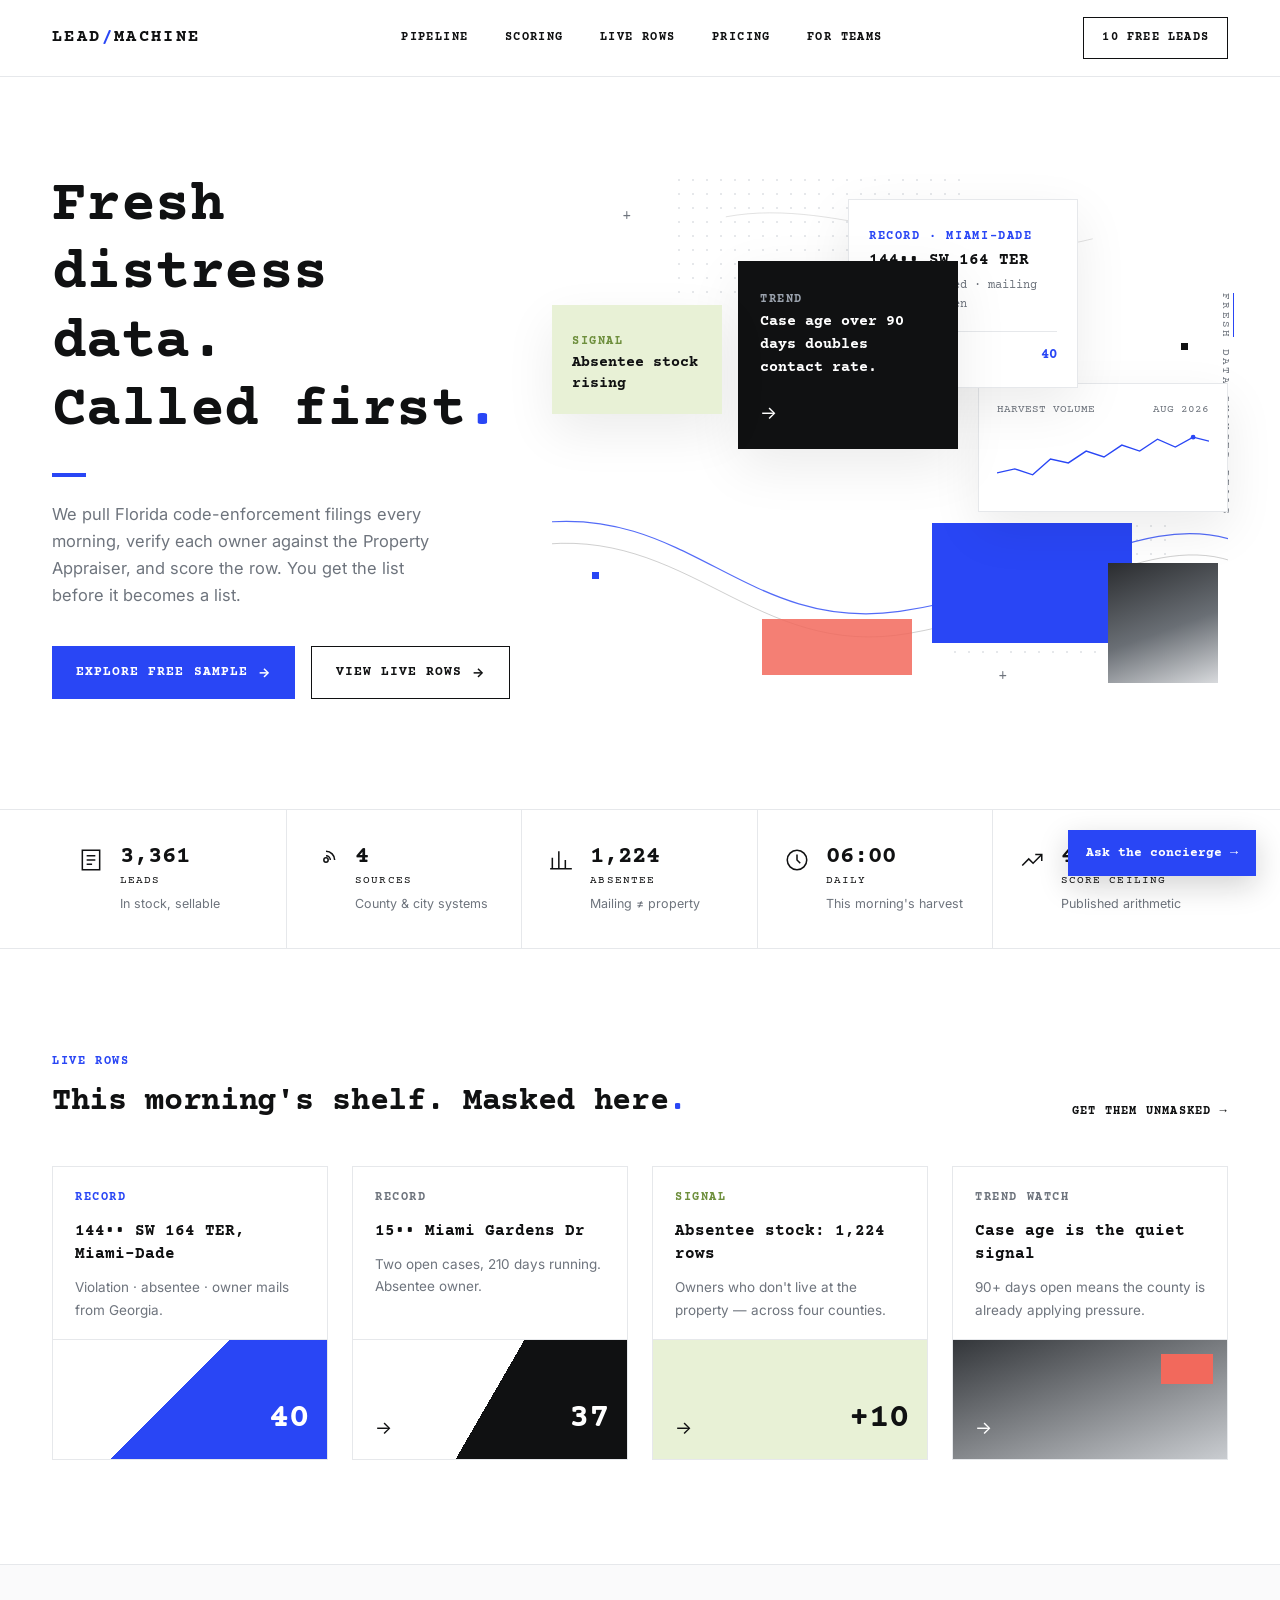
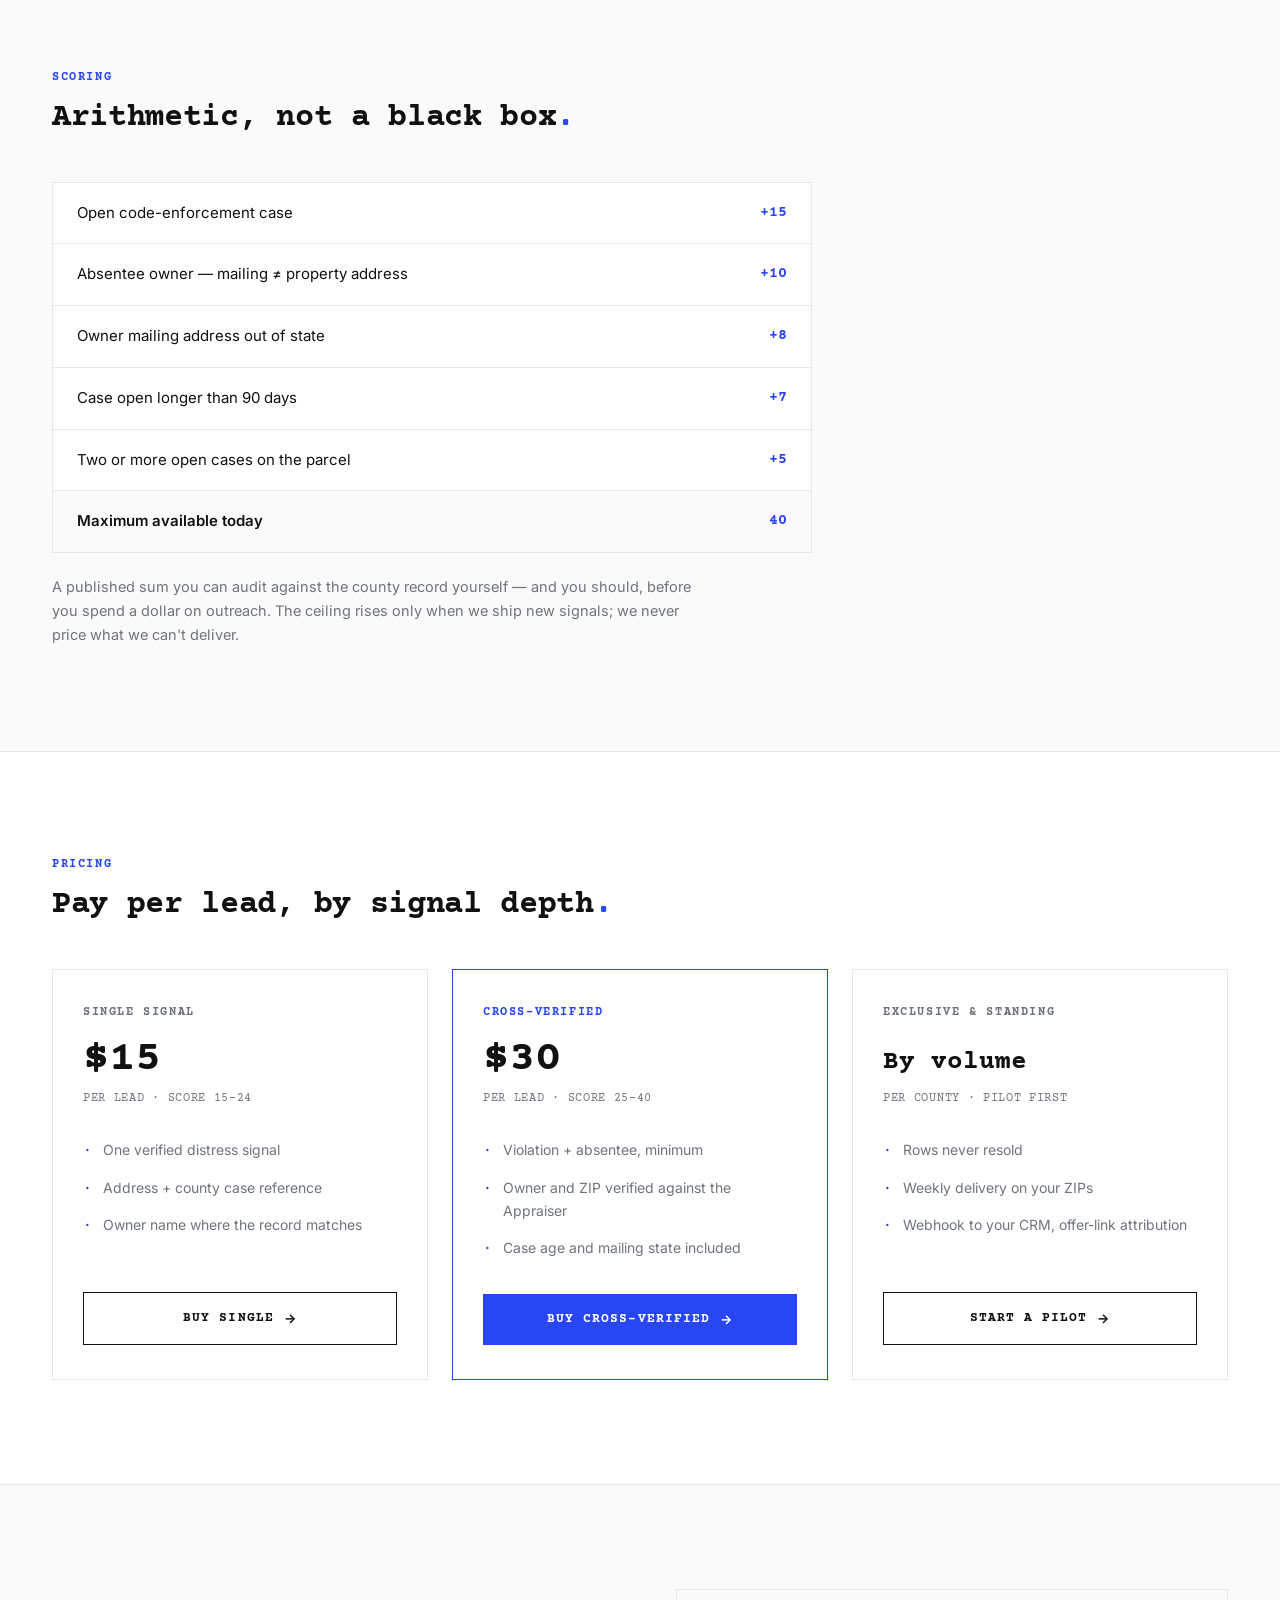
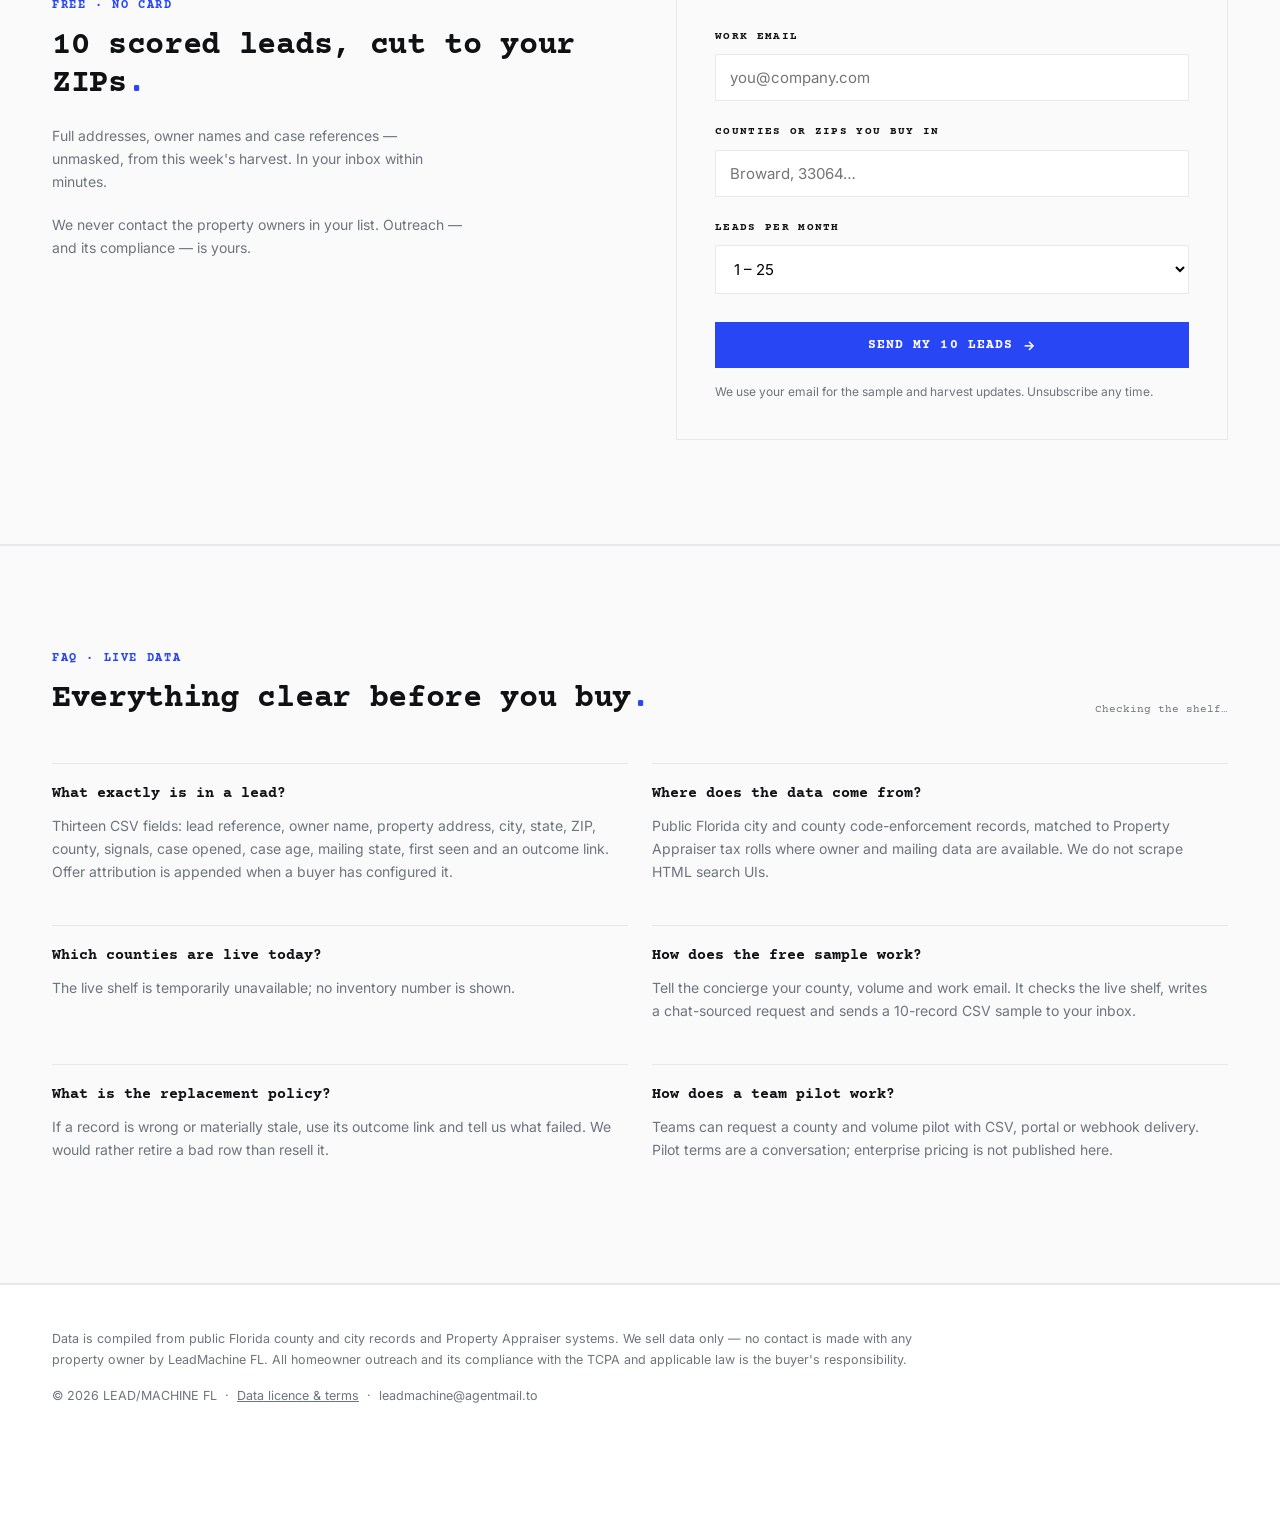
==== commit d4f9a911: "QA: harden concierge overlay and add 390px mobile pass Preview-only branch. Production stays on the " ====
--- a/site/index.html
+++ b/site/index.html
@@ -174,9 +174,13 @@
   .form-card input:focus,.form-card select:focus{outline:2px solid var(--blue);outline-offset:-1px}
   .form-card .btn{width:100%;justify-content:center;margin-top:28px;border:0;cursor:pointer}
   .form-fine{margin-top:14px;font-size:12px;color:var(--gray)}
+  .form-status{margin-top:16px;padding:12px 14px;font-family:var(--mono);font-size:12.5px;line-height:1.5;border-left:3px solid var(--blue);background:rgba(0,0,0,.04)}
+  .form-status.ok{border-left-color:#1f7a4d;background:rgba(31,122,77,.08)}
+  .form-status.bad{border-left-color:#a5291b;background:rgba(165,41,27,.08)}
+  .form-card input.invalid,.form-card select.invalid{outline:2px solid #a5291b;outline-offset:-1px}
   .claim-note{margin-top:20px;font-size:14px;color:var(--gray);max-width:420px}
   .faq-grid{display:grid;grid-template-columns:1fr 1fr;gap:24px}.faq-item{border-top:1px solid var(--line);padding:18px 0}.faq-item h3{font-family:var(--mono);font-size:15px;margin-bottom:7px}.faq-item p{font-size:14px;color:var(--gray);max-width:560px}.live-note{font-family:var(--mono);font-size:11px;color:var(--gray);margin-top:12px}
-  .chat-toggle{position:fixed;right:24px;bottom:24px;z-index:40;background:var(--blue);color:#fff;border:0;padding:15px 18px;font-family:var(--mono);font-weight:700;cursor:pointer;box-shadow:0 10px 30px rgba(16,17,18,.18)}.chat{position:fixed;right:24px;bottom:78px;width:min(380px,calc(100vw - 32px));background:#fff;border:1px solid var(--ink);z-index:40;box-shadow:0 18px 50px rgba(16,17,18,.18);display:none}.chat.open{display:block}.chat-head{background:var(--dark);color:#fff;padding:16px 18px;font-family:var(--mono);font-size:13px;display:flex;justify-content:space-between}.chat-close{background:none;border:0;color:#fff;font-size:18px;cursor:pointer}.chat-log{height:280px;overflow:auto;padding:14px}.bubble{max-width:88%;padding:10px 12px;margin:0 0 10px;font-size:13px;line-height:1.5}.bubble.bot{background:var(--green)}.bubble.user{margin-left:auto;background:#f2f3f5}.chat-form{display:flex;border-top:1px solid var(--line)}.chat-form input{flex:1;border:0;padding:13px;font:14px var(--body);min-width:0}.chat-form button{border:0;background:var(--blue);color:#fff;padding:0 15px;font-family:var(--mono);cursor:pointer}
+  .chat-toggle{position:fixed;right:24px;bottom:calc(24px + env(safe-area-inset-bottom));z-index:80;background:var(--blue);color:#fff;border:0;padding:15px 18px;font-family:var(--mono);font-weight:700;cursor:pointer;box-shadow:0 10px 30px rgba(16,17,18,.18)}.chat{position:fixed;right:24px;bottom:calc(78px + env(safe-area-inset-bottom));width:min(380px,calc(100vw - 32px));max-height:min(70vh,520px);background:#fff;border:1px solid var(--ink);z-index:81;box-shadow:0 18px 50px rgba(16,17,18,.18);display:none}.chat.open{display:block}.chat-head{background:var(--dark);color:#fff;padding:16px 18px;font-family:var(--mono);font-size:13px;display:flex;justify-content:space-between}.chat-close{background:none;border:0;color:#fff;font-size:18px;cursor:pointer}.chat-log{height:280px;overflow:auto;padding:14px}.bubble{max-width:88%;padding:10px 12px;margin:0 0 10px;font-size:13px;line-height:1.5}.bubble.bot{background:var(--green)}.bubble.user{margin-left:auto;background:#f2f3f5}.chat-form{display:flex;border-top:1px solid var(--line)}.chat-form input{flex:1;border:0;padding:13px;font:14px var(--body);min-width:0}.chat-form button{border:0;background:var(--blue);color:#fff;padding:0 15px;font-family:var(--mono);cursor:pointer}
   @media(max-width:1000px){.faq-grid{grid-template-columns:1fr}}
 
   footer{border-top:1px solid var(--line);padding:44px 0;font-size:12.5px;color:var(--gray)}
@@ -194,19 +198,38 @@
     .price3,.split{grid-template-columns:1fr}
     .nav-links{display:none}
   }
+  /* The concierge is a fixed overlay. Reserve room at the end of the page so it
+     can never cover the footer or the last form control on a phone. */
+  footer{padding-bottom:calc(44px + 84px)}
+  @media(max-width:430px){
+    .wrap{padding:0 18px}
+    section{padding:52px 0}
+    .hero{padding:44px 0 48px}
+    h1{font-size:clamp(34px,10vw,52px)}
+    h2{font-size:clamp(24px,7vw,34px)}
+    .stats-in{grid-template-columns:1fr}
+    .cards4{grid-template-columns:1fr}
+    .form-card{padding:24px}
+    .hero-ctas{flex-direction:column;align-items:stretch}
+    .hero-ctas .btn{justify-content:center}
+    .chat-toggle{right:14px;left:auto;bottom:calc(14px + env(safe-area-inset-bottom));padding:13px 15px;font-size:12px}
+    .chat{right:10px;left:10px;width:auto;bottom:calc(64px + env(safe-area-inset-bottom))}
+    .chat-log{height:min(46vh,260px)}
+    footer{padding-bottom:calc(44px + 76px)}
+  }
 </style>
 </head>
 <body>
 
 <nav><div class="wrap nav-in">
-  <a class="logo" href="#">LEAD<span>/</span>MACHINE</a>
+  <a class="logo" href="/" aria-label="LeadMachine home">LEAD<span>/</span>MACHINE</a>
   <div class="nav-links">
     <a href="#pipeline">Pipeline</a><a href="#scoring">Scoring</a><a href="#rows">Live rows</a><a href="#pricing">Pricing</a><a href="/partners">For teams</a>
   </div>
   <a class="nav-cta" href="#claim">10 free leads</a>
 </div></nav>
 
-<header class="hero"><div class="wrap hero-grid">
+<header class="hero" id="pipeline"><div class="wrap hero-grid">
   <div>
     <h1>Fresh distress data.<br>Called first<span class="dot-b">.</span></h1>
     <div class="bar"></div>
@@ -340,19 +363,19 @@
       <span class="label l-gray">Single signal</span>
       <div class="price">$15</div><div class="per">PER LEAD · SCORE 15–24</div>
       <ul><li>One verified distress signal</li><li>Address + county case reference</li><li>Owner name where the record matches</li></ul>
-      <a class="btn btn-line" href="#">Buy single <span class="arrow">→</span></a>
+      <a class="btn btn-line" href="https://buy.stripe.com/14A14nbfPeS75eegLE7Vm01">Buy single <span class="arrow">→</span></a>
     </div>
     <div class="plan f">
       <span class="label l-blue">Cross-verified</span>
       <div class="price">$30</div><div class="per">PER LEAD · SCORE 25–40</div>
       <ul><li>Violation + absentee, minimum</li><li>Owner and ZIP verified against the Appraiser</li><li>Case age and mailing state included</li></ul>
-      <a class="btn btn-blue" href="#">Buy cross-verified <span class="arrow">→</span></a>
+      <a class="btn btn-blue" href="https://buy.stripe.com/aFa7sLdnX11h2222UO7Vm00">Buy cross-verified <span class="arrow">→</span></a>
     </div>
     <div class="plan">
       <span class="label l-gray">Exclusive &amp; standing</span>
       <div class="price" style="font-size:26px;padding:12px 0 6px">By volume</div><div class="per">PER COUNTY · PILOT FIRST</div>
       <ul><li>Rows never resold</li><li>Weekly delivery on your ZIPs</li><li>Webhook to your CRM, offer-link attribution</li></ul>
-      <a class="btn btn-line" href="#partners">Start a pilot <span class="arrow">→</span></a>
+      <a class="btn btn-line" href="/partners">Start a pilot <span class="arrow">→</span></a>
     </div>
   </div>
 </div></section>
@@ -364,14 +387,15 @@
     <p class="claim-note">Full addresses, owner names and case references — unmasked, from this week's harvest. In your inbox within minutes.</p>
     <p class="claim-note">We never contact the property owners in your list. Outreach — and its compliance — is yours.</p>
   </div>
-  <div class="form-card">
-    <label for="em">Work email</label><input id="em" type="email" placeholder="you@company.com">
-    <label for="ct">Counties or ZIPs you buy in</label><input id="ct" type="text" placeholder="Broward, 33064…">
+  <form class="form-card" id="claim-form" novalidate>
+    <label for="em">Work email</label><input id="em" name="email" type="email" autocomplete="email" placeholder="you@company.com" required>
+    <label for="ct">Counties or ZIPs you buy in</label><input id="ct" name="counties" type="text" placeholder="Broward, 33064…" required>
     <label for="vl">Leads per month</label>
-    <select id="vl"><option>1 – 25</option><option>26 – 100</option><option>101 – 300</option><option>300+</option></select>
-    <button class="btn btn-blue">Send my 10 leads <span class="arrow">→</span></button>
+    <select id="vl" name="volume"><option>1 – 25</option><option>26 – 100</option><option>101 – 300</option><option>300+</option></select>
+    <button class="btn btn-blue" id="claim-btn" type="submit">Send my 10 leads <span class="arrow">→</span></button>
+    <p class="form-status" id="claim-status" role="status" aria-live="polite" hidden></p>
     <p class="form-fine">We use your email for the sample and harvest updates. Unsubscribe any time.</p>
-  </div>
+  </form>
 </div></section>
 
 <section class="alt" id="faq"><div class="wrap">
@@ -391,12 +415,12 @@
 
 <footer><div class="wrap">
   <p class="legal">Data is compiled from public Florida county and city records and Property Appraiser systems. We sell data only — no contact is made with any property owner by LeadMachine FL. All homeowner outreach and its compliance with the TCPA and applicable law is the buyer's responsibility.</p>
-  <p>© 2026 LEAD/MACHINE FL &nbsp;·&nbsp; <a href="#">Data licence &amp; terms</a> &nbsp;·&nbsp; leadmachine@agentmail.to</p>
+  <p>© 2026 LEAD/MACHINE FL &nbsp;·&nbsp; <a href="/terms.html">Data licence &amp; terms</a> &nbsp;·&nbsp; leadmachine@agentmail.to</p>
 </div></footer>
 
 <script>
 (async function(){
-  const $=id=>document.getElementById(id); let step='county', county='', volume='', email='';
+  const $=id=>document.getElementById(id);
   try{
     const r=await fetch('/api/stock',{cache:'no-store'}), s=await r.json();
     const total=(s.counties||[]).reduce((n,c)=>n+c.total,0), cross=(s.counties||[]).reduce((n,c)=>n+c.cross,0);
@@ -404,15 +428,45 @@
     const names=(s.counties||[]).map(c=>`${c.county}: ${c.total.toLocaleString()} total (${c.single} single / ${c.cross} cross)`).join(' · ');
     $('faq-counties').textContent=names||'No live counties returned.'; $('faq-live').textContent='Live shelf · '+new Date().toLocaleTimeString([], {hour:'2-digit',minute:'2-digit'});
   }catch(e){ $('faq-counties').textContent='The live shelf is temporarily unavailable; no inventory number is shown.'; }
+  // ---- #claim form: the primary conversion path ----
+  const cf=$('claim-form'), cs=$('claim-status');
+  const emailOk=v=>/^[^\s@]+@[^\s@]+\.[^\s@]{2,}$/.test(v);
+  function status(msg,kind){cs.hidden=false;cs.textContent=msg;cs.className='form-status'+(kind?' '+kind:'');}
+  if(cf){
+    cf.addEventListener('submit',async e=>{
+      e.preventDefault();
+      const em=$('em'), ct=$('ct'), btn=$('claim-btn');
+      const email=em.value.trim(), counties=ct.value.trim(), volume=$('vl').value;
+      em.classList.remove('invalid'); ct.classList.remove('invalid');
+      if(!emailOk(email)){em.classList.add('invalid');em.focus();return status('Enter a valid work email address.','bad');}
+      if(counties.length<2){ct.classList.add('invalid');ct.focus();return status('Add at least one county or ZIP.','bad');}
+      btn.disabled=true; const label=btn.innerHTML; btn.textContent='Checking the shelf…';
+      status('Checking the live shelf…');
+      try{
+        const r=await fetch('/api/lead',{method:'POST',headers:{'Content-Type':'application/json'},
+          body:JSON.stringify({email,counties,volume,source:'landing_claim',referrer:document.referrer||''})});
+        const x=await r.json();
+        if(!r.ok) status(x.error||'Could not send that just now. Please try again.','bad');
+        else if(x.covered===false) status(x.message,'ok');
+        else status(x.message||'Sample sent — check your inbox.','ok');
+        if(r.ok&&x.covered!==false){em.value='';ct.value='';}
+      }catch(err){ status('Network problem — nothing was sent. Please try again.','bad'); }
+      btn.disabled=false; btn.innerHTML=label;
+    });
+  }
+
   const chat=$('chat'), log=$('chat-log'); $('chat-toggle').onclick=()=>chat.classList.add('open'); $('chat-close').onclick=()=>chat.classList.remove('open');
   function add(text,who){const d=document.createElement('div');d.className='bubble '+who;d.textContent=text;log.appendChild(d);log.scrollTop=log.scrollHeight;}
+  // The server decides intent; the client only carries the collected fields
+  // forward so the conversation stays stateless server-side.
+  let ctx={county:'',volume:'',email:'',pending_location:''};
   $('chat-form').onsubmit=async e=>{e.preventDefault();const input=$('chat-input'),msg=input.value.trim();if(!msg)return;input.value='';add(msg,'user');
     try{
-      if(step==='county'){county=msg;const r=await fetch('/api/chat',{method:'POST',headers:{'Content-Type':'application/json'},body:JSON.stringify({op:'message',step,message:msg})});const x=await r.json();add(x.answer||x.error,'bot');step='volume';}
-      else if(step==='volume'){volume=msg;const r=await fetch('/api/chat',{method:'POST',headers:{'Content-Type':'application/json'},body:JSON.stringify({op:'message',step,message:msg})});const x=await r.json();add(x.answer||x.error,'bot');step='email';}
-      else if(step==='email'){email=msg;const r=await fetch('/api/chat',{method:'POST',headers:{'Content-Type':'application/json'},body:JSON.stringify({op:'message',step,message:msg})});const x=await r.json();add(x.answer||x.error,'bot');if(x.valid)step='confirm';}
-      else if(step==='confirm'){if(/^y(es)?$/i.test(msg)){const r=await fetch('/api/chat',{method:'POST',headers:{'Content-Type':'application/json'},body:JSON.stringify({op:'submit',email,counties:county,volume})});const x=await r.json();add(x.answer||x.error,'bot');step='done';}else add('No problem. Say yes when you want me to send it.','bot');}
-      else {const r=await fetch('/api/chat',{method:'POST',headers:{'Content-Type':'application/json'},body:JSON.stringify({op:'message',step:'freeform',message:msg})});const x=await r.json();add(x.answer||x.error,'bot');}
+      const r=await fetch('/api/chat',{method:'POST',headers:{'Content-Type':'application/json'},
+        body:JSON.stringify({message:msg,county:ctx.county,volume:ctx.volume,email:ctx.email,pending_location:ctx.pending_location})});
+      const x=await r.json();
+      if(x.collected){ctx={county:x.collected.county||'',volume:x.collected.volume||'',email:x.collected.email||'',pending_location:x.collected.pending_location||''};}
+      add(x.answer||x.error||'Please try that again.','bot');
     }catch(err){add('The shelf is taking a moment. Please try again.','bot');}
   };
 })();
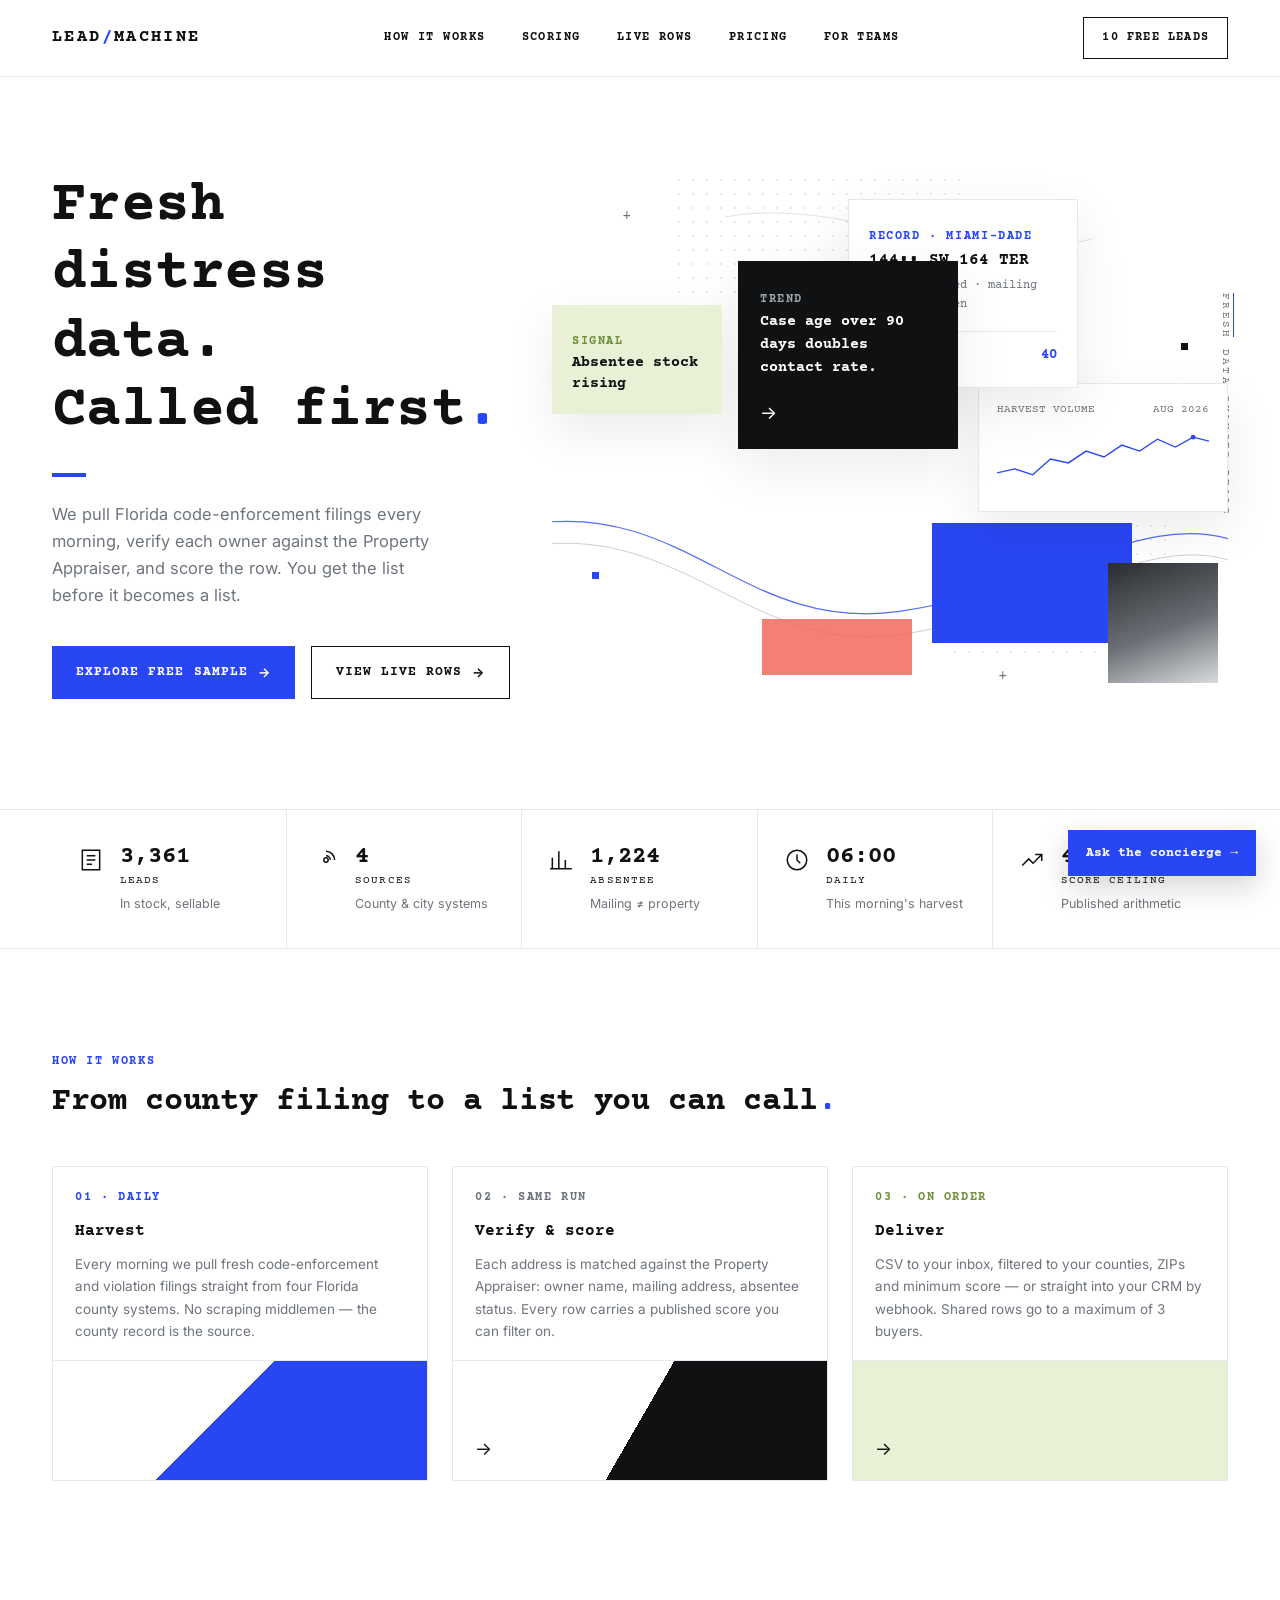
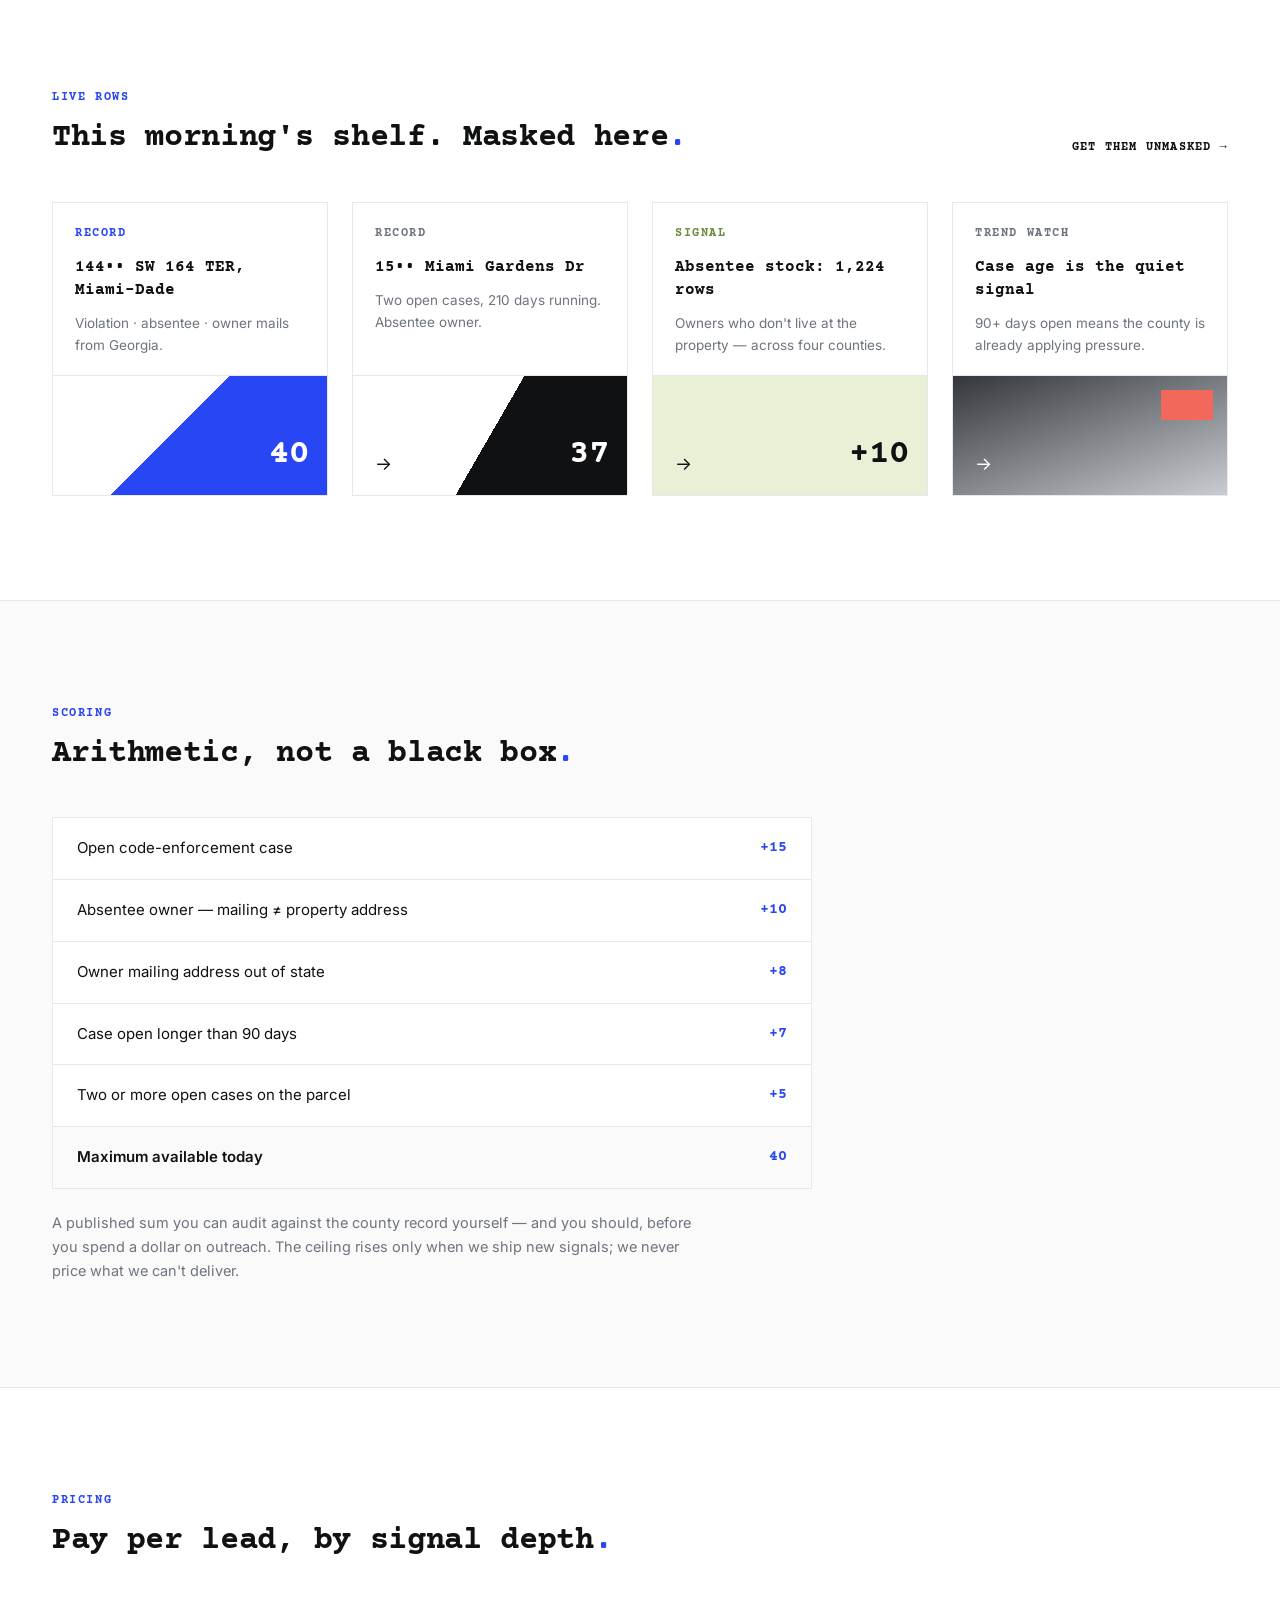
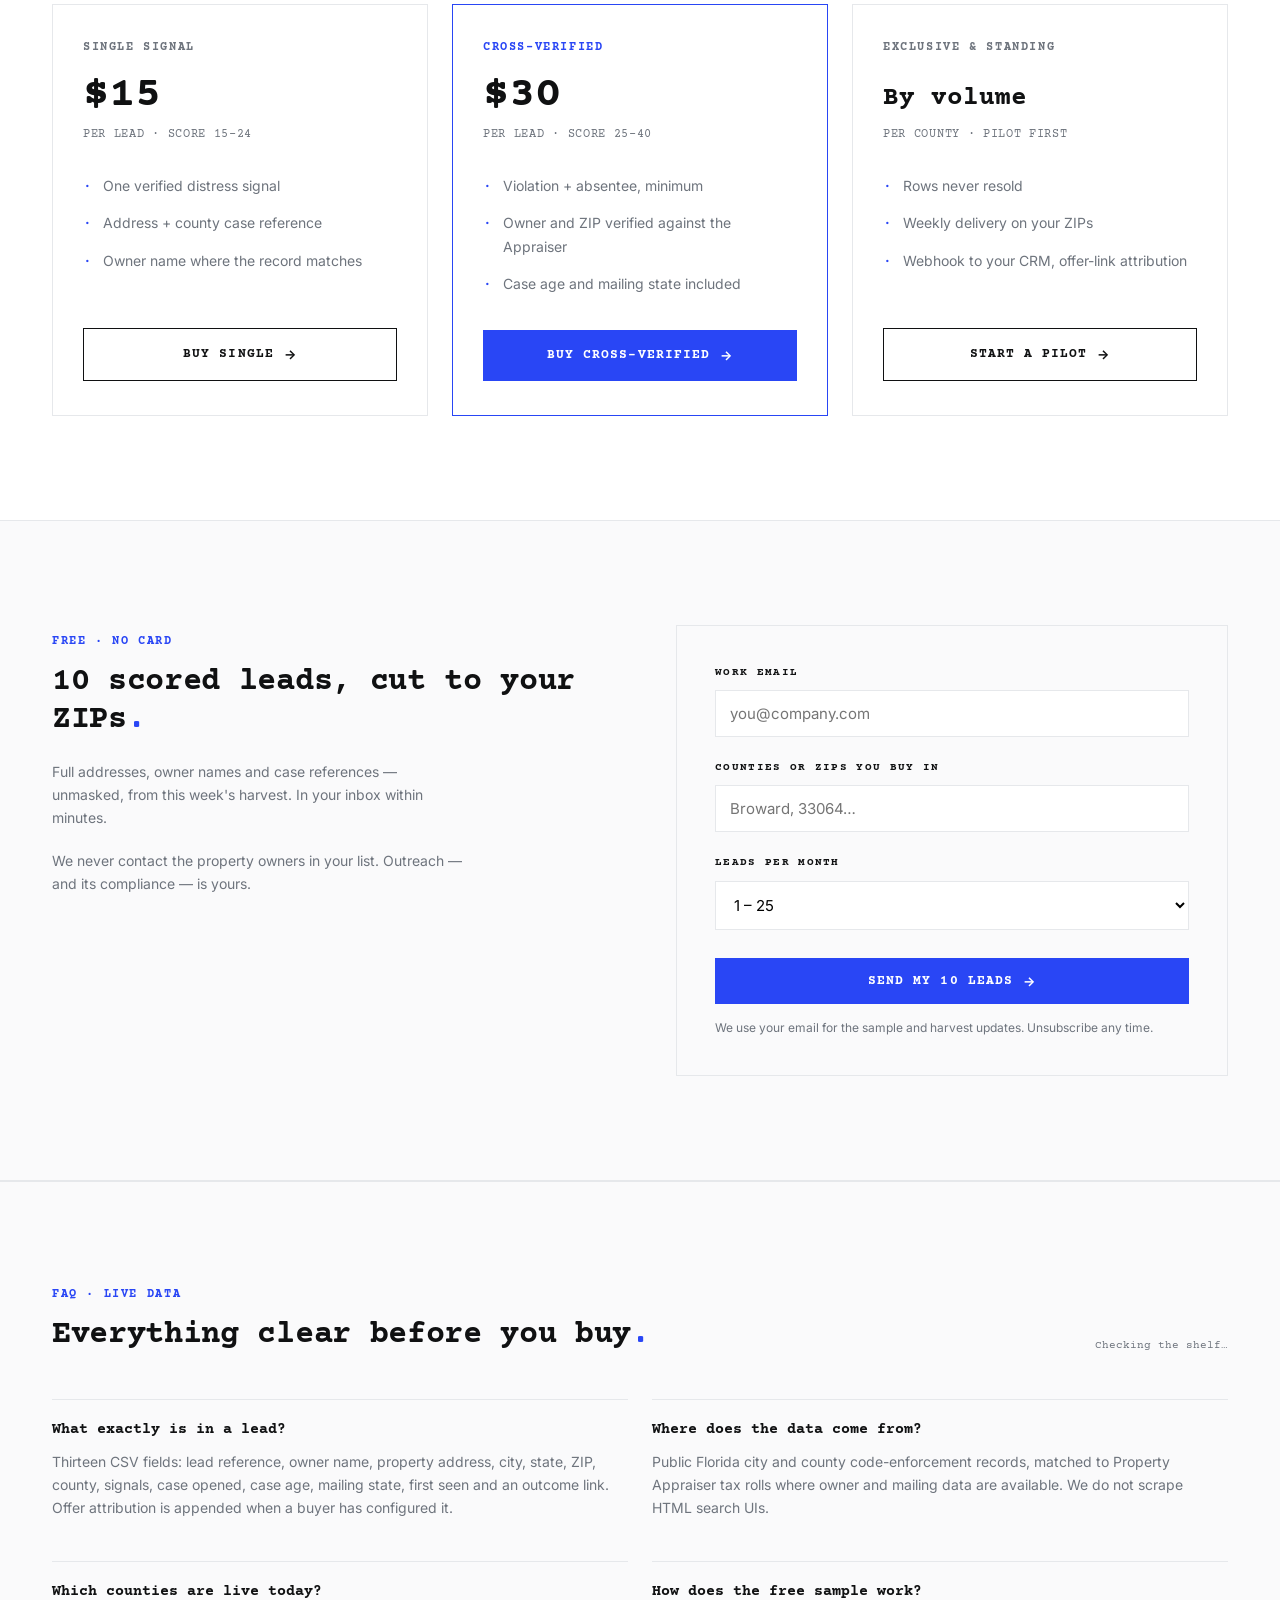
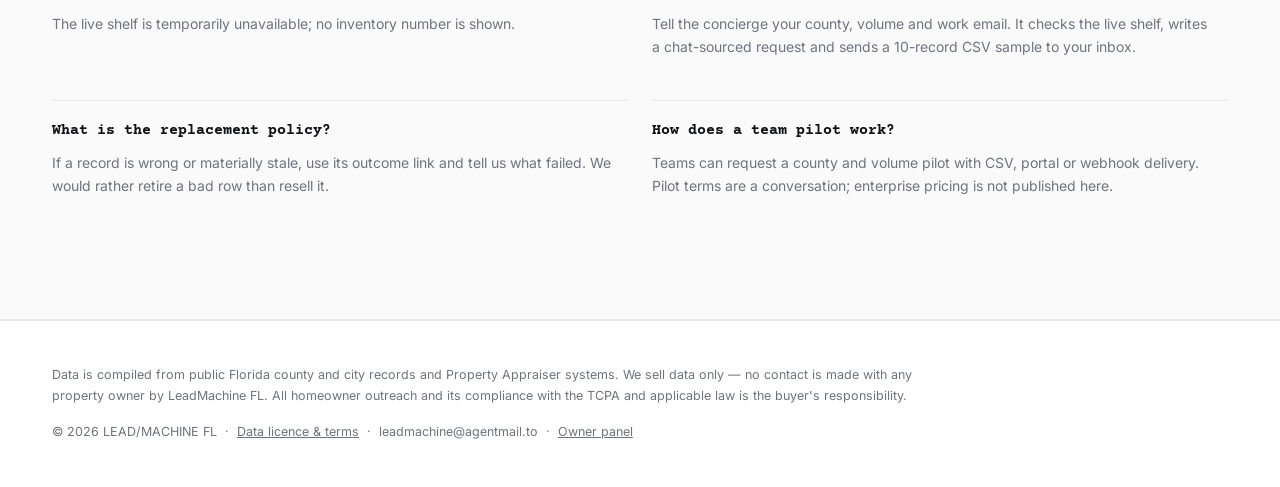
==== commit d1ca0afe: "Port the direct-deploy landing fixes into git Two days ago these shipped as a filesystem deploy and " ====
--- a/site/index.html
+++ b/site/index.html
@@ -3,39 +3,7 @@
 <head>
 <meta charset="UTF-8">
 <meta name="viewport" content="width=device-width, initial-scale=1.0">
-<title>LeadMachine FL — v4 editorial-tech</title>
-<!--
-  DESIGN SPEC v4 (for Manus) — per owner's reference (Type/Opinion)
-  =================================================================
-  Aesthetic: modern editorial-tech. White, minimal grid, generous whitespace,
-  thin lines, structured modules. Typewriter mono = the brand voice, inside a
-  very modern layout. Dynamic through floating cards + thin flowing lines +
-  dotted textures — never through decoration.
-
-  Tokens:
-    --bg      #FFFFFF
-    --ink     #101112
-    --gray    #6E747D
-    --line    #E6E8EB
-    --blue    #2946F5   electric blue — primary accent, hierarchy & energy
-    --coral   #F2695C   secondary accent — small strategic touches only
-    --green   #E8F1D6   pale green — signal tags
-    --dark    #101112   dark module cards
-
-  Type:
-    Brand/headings  "Courier Prime" 400/700 — typewriter voice, tight tracking on big sizes
-    Body            "Inter" 400/500 — 16px/1.65
-    Labels          Courier Prime 11-12px uppercase letterspaced, colored per category
-
-  Rules:
-    - Accents are strategic, never ambient: blue = actions & key data,
-      coral = tiny geometric touches, green = signal tags. Mostly page is b/w/gray.
-    - Thin 1px rules structure everything; sharp corners (2px max) — the grid IS the design.
-    - Hero: mono headline + blue full stop + blue underline bar; right side floating
-      collage: signal tag, dark trend card, county-record card, sparkline card,
-      flowing thin line SVG, dot grids, rotated side caption.
-    - BANNED (owner, permanent): amber/orange on dark navy; pretentious serif displays.
--->
+<title>LeadMachine FL — Distressed-property records, harvested daily</title>
 <link rel="preconnect" href="https://fonts.googleapis.com">
 <link href="https://fonts.googleapis.com/css2?family=Courier+Prime:wght@400;700&family=Inter:wght@400;500;600&display=swap" rel="stylesheet">
 <style>
@@ -130,6 +98,12 @@
 
   /* insight-style cards = live rows */
   .cards4{display:grid;grid-template-columns:repeat(4,1fr);gap:24px}
+  .cards3{display:grid;grid-template-columns:repeat(3,1fr);gap:24px}
+  @media(max-width:1000px){.cards3{grid-template-columns:1fr}}
+  a.arr{text-decoration:none}
+  a.arr:hover{color:var(--blue)!important}
+  .icard{transition:border-color .15s,box-shadow .15s}
+  .icard:hover{border-color:var(--blue);box-shadow:0 2px 14px rgba(41,70,245,.10)}
   .icard{border:1px solid var(--line);display:flex;flex-direction:column}
   .icard .top{padding:22px 22px 18px;flex:1}
   .icard .label{display:block;margin-bottom:12px}
@@ -180,7 +154,7 @@
   .form-card input.invalid,.form-card select.invalid{outline:2px solid #a5291b;outline-offset:-1px}
   .claim-note{margin-top:20px;font-size:14px;color:var(--gray);max-width:420px}
   .faq-grid{display:grid;grid-template-columns:1fr 1fr;gap:24px}.faq-item{border-top:1px solid var(--line);padding:18px 0}.faq-item h3{font-family:var(--mono);font-size:15px;margin-bottom:7px}.faq-item p{font-size:14px;color:var(--gray);max-width:560px}.live-note{font-family:var(--mono);font-size:11px;color:var(--gray);margin-top:12px}
-  .chat-toggle{position:fixed;right:24px;bottom:calc(24px + env(safe-area-inset-bottom));z-index:80;background:var(--blue);color:#fff;border:0;padding:15px 18px;font-family:var(--mono);font-weight:700;cursor:pointer;box-shadow:0 10px 30px rgba(16,17,18,.18)}.chat{position:fixed;right:24px;bottom:calc(78px + env(safe-area-inset-bottom));width:min(380px,calc(100vw - 32px));max-height:min(70vh,520px);background:#fff;border:1px solid var(--ink);z-index:81;box-shadow:0 18px 50px rgba(16,17,18,.18);display:none}.chat.open{display:block}.chat-head{background:var(--dark);color:#fff;padding:16px 18px;font-family:var(--mono);font-size:13px;display:flex;justify-content:space-between}.chat-close{background:none;border:0;color:#fff;font-size:18px;cursor:pointer}.chat-log{height:280px;overflow:auto;padding:14px}.bubble{max-width:88%;padding:10px 12px;margin:0 0 10px;font-size:13px;line-height:1.5}.bubble.bot{background:var(--green)}.bubble.user{margin-left:auto;background:#f2f3f5}.chat-form{display:flex;border-top:1px solid var(--line)}.chat-form input{flex:1;border:0;padding:13px;font:14px var(--body);min-width:0}.chat-form button{border:0;background:var(--blue);color:#fff;padding:0 15px;font-family:var(--mono);cursor:pointer}
+  .chat-toggle{position:fixed;right:24px;bottom:24px;z-index:40;background:var(--blue);color:#fff;border:0;padding:15px 18px;font-family:var(--mono);font-weight:700;cursor:pointer;box-shadow:0 10px 30px rgba(16,17,18,.18)}.chat{position:fixed;right:24px;bottom:78px;width:min(380px,calc(100vw - 32px));background:#fff;border:1px solid var(--ink);z-index:40;box-shadow:0 18px 50px rgba(16,17,18,.18);display:none}.chat.open{display:block}.chat-head{background:var(--dark);color:#fff;padding:16px 18px;font-family:var(--mono);font-size:13px;display:flex;justify-content:space-between}.chat-close{background:none;border:0;color:#fff;font-size:18px;cursor:pointer}.chat-log{height:280px;overflow:auto;padding:14px}.bubble{max-width:88%;padding:10px 12px;margin:0 0 10px;font-size:13px;line-height:1.5}.bubble.bot{background:var(--green)}.bubble.user{margin-left:auto;background:#f2f3f5}.chat-form{display:flex;border-top:1px solid var(--line)}.chat-form input{flex:1;border:0;padding:13px;font:14px var(--body);min-width:0}.chat-form button{border:0;background:var(--blue);color:#fff;padding:0 15px;font-family:var(--mono);cursor:pointer}
   @media(max-width:1000px){.faq-grid{grid-template-columns:1fr}}
 
   footer{border-top:1px solid var(--line);padding:44px 0;font-size:12.5px;color:var(--gray)}
@@ -198,25 +172,6 @@
     .price3,.split{grid-template-columns:1fr}
     .nav-links{display:none}
   }
-  /* The concierge is a fixed overlay. Reserve room at the end of the page so it
-     can never cover the footer or the last form control on a phone. */
-  footer{padding-bottom:calc(44px + 84px)}
-  @media(max-width:430px){
-    .wrap{padding:0 18px}
-    section{padding:52px 0}
-    .hero{padding:44px 0 48px}
-    h1{font-size:clamp(34px,10vw,52px)}
-    h2{font-size:clamp(24px,7vw,34px)}
-    .stats-in{grid-template-columns:1fr}
-    .cards4{grid-template-columns:1fr}
-    .form-card{padding:24px}
-    .hero-ctas{flex-direction:column;align-items:stretch}
-    .hero-ctas .btn{justify-content:center}
-    .chat-toggle{right:14px;left:auto;bottom:calc(14px + env(safe-area-inset-bottom));padding:13px 15px;font-size:12px}
-    .chat{right:10px;left:10px;width:auto;bottom:calc(64px + env(safe-area-inset-bottom))}
-    .chat-log{height:min(46vh,260px)}
-    footer{padding-bottom:calc(44px + 76px)}
-  }
 </style>
 </head>
 <body>
@@ -224,12 +179,12 @@
 <nav><div class="wrap nav-in">
   <a class="logo" href="/" aria-label="LeadMachine home">LEAD<span>/</span>MACHINE</a>
   <div class="nav-links">
-    <a href="#pipeline">Pipeline</a><a href="#scoring">Scoring</a><a href="#rows">Live rows</a><a href="#pricing">Pricing</a><a href="/partners">For teams</a>
+    <a href="#how">How it works</a><a href="#scoring">Scoring</a><a href="#rows">Live rows</a><a href="#pricing">Pricing</a><a href="/partners">For teams</a>
   </div>
   <a class="nav-cta" href="#claim">10 free leads</a>
 </div></nav>
 
-<header class="hero" id="pipeline"><div class="wrap hero-grid">
+<header class="hero"><div class="wrap hero-grid">
   <div>
     <h1>Fresh distress data.<br>Called first<span class="dot-b">.</span></h1>
     <div class="bar"></div>
@@ -256,7 +211,7 @@
     <div class="card trend">
       <span class="label">Trend</span>
       <div class="t">Case age over 90 days doubles contact rate.</div>
-      <span class="arr">→</span>
+      <a class="arr" href="#claim" aria-label="Get the free sample">→</a>
     </div>
 
     <div class="card rec">
@@ -309,6 +264,29 @@
   </div>
 </div></div>
 
+<section id="how"><div class="wrap">
+  <div class="sec-head">
+    <div>
+      <span class="label l-blue">How it works</span>
+      <h2>From county filing to a list you can call<span class="dot-b">.</span></h2>
+    </div>
+  </div>
+  <div class="cards3">
+    <div class="icard">
+      <div class="top"><span class="label l-blue">01 · Daily</span><div class="t">Harvest</div><div class="s">Every morning we pull fresh code-enforcement and violation filings straight from four Florida county systems. No scraping middlemen — the county record is the source.</div></div>
+      <div class="viz viz-blue"><a class="arr" href="#claim" aria-label="Get the free sample" style="color:#fff">→</a></div>
+    </div>
+    <div class="icard">
+      <div class="top"><span class="label l-gray">02 · Same run</span><div class="t">Verify &amp; score</div><div class="s">Each address is matched against the Property Appraiser: owner name, mailing address, absentee status. Every row carries a published score you can filter on.</div></div>
+      <div class="viz viz-dark"><a class="arr" href="#claim" aria-label="Get the free sample">→</a></div>
+    </div>
+    <div class="icard">
+      <div class="top"><span class="label l-green">03 · On order</span><div class="t">Deliver</div><div class="s">CSV to your inbox, filtered to your counties, ZIPs and minimum score — or straight into your CRM by webhook. Shared rows go to a maximum of 3 buyers.</div></div>
+      <div class="viz viz-green"><a class="arr" href="#claim" aria-label="Get the free sample">→</a></div>
+    </div>
+  </div>
+</div></section>
+
 <section id="rows"><div class="wrap">
   <div class="sec-head">
     <div>
@@ -320,19 +298,19 @@
   <div class="cards4">
     <div class="icard">
       <div class="top"><span class="label l-blue">Record</span><div class="t">144•• SW 164 TER, Miami-Dade</div><div class="s">Violation · absentee · owner mails from Georgia.</div></div>
-      <div class="viz viz-blue"><span class="arr" style="color:#fff">→</span><span class="score-big">40</span></div>
+      <div class="viz viz-blue"><a class="arr" href="#claim" aria-label="Get the free sample" style="color:#fff">→</a><span class="score-big">40</span></div>
     </div>
     <div class="icard">
       <div class="top"><span class="label l-gray">Record</span><div class="t">15•• Miami Gardens Dr</div><div class="s">Two open cases, 210 days running. Absentee owner.</div></div>
-      <div class="viz viz-dark"><span class="arr">→</span><span class="score-big">37</span></div>
+      <div class="viz viz-dark"><a class="arr" href="#claim" aria-label="Get the free sample">→</a><span class="score-big">37</span></div>
     </div>
     <div class="icard">
       <div class="top"><span class="label l-green">Signal</span><div class="t">Absentee stock: 1,224 rows</div><div class="s">Owners who don't live at the property — across four counties.</div></div>
-      <div class="viz viz-green"><span class="arr">→</span><span class="score-big">+10</span></div>
+      <div class="viz viz-green"><a class="arr" href="#claim" aria-label="Get the free sample">→</a><span class="score-big">+10</span></div>
     </div>
     <div class="icard">
       <div class="top"><span class="label l-gray">Trend watch</span><div class="t">Case age is the quiet signal</div><div class="s">90+ days open means the county is already applying pressure.</div></div>
-      <div class="viz viz-bw"><span class="coral-tag"></span><span class="arr" style="color:#fff">→</span></div>
+      <div class="viz viz-bw"><span class="coral-tag"></span><a class="arr" href="#claim" aria-label="Get the free sample" style="color:#fff">→</a></div>
     </div>
   </div>
 </div></section>
@@ -415,7 +393,7 @@
 
 <footer><div class="wrap">
   <p class="legal">Data is compiled from public Florida county and city records and Property Appraiser systems. We sell data only — no contact is made with any property owner by LeadMachine FL. All homeowner outreach and its compliance with the TCPA and applicable law is the buyer's responsibility.</p>
-  <p>© 2026 LEAD/MACHINE FL &nbsp;·&nbsp; <a href="/terms.html">Data licence &amp; terms</a> &nbsp;·&nbsp; leadmachine@agentmail.to</p>
+  <p>© 2026 LEAD/MACHINE FL &nbsp;·&nbsp; <a href="/terms.html">Data licence &amp; terms</a> &nbsp;·&nbsp; leadmachine@agentmail.to &nbsp;·&nbsp; <a href="https://leadmachine-gamma.vercel.app/panel">Owner panel</a></p>
 </div></footer>
 
 <script>
